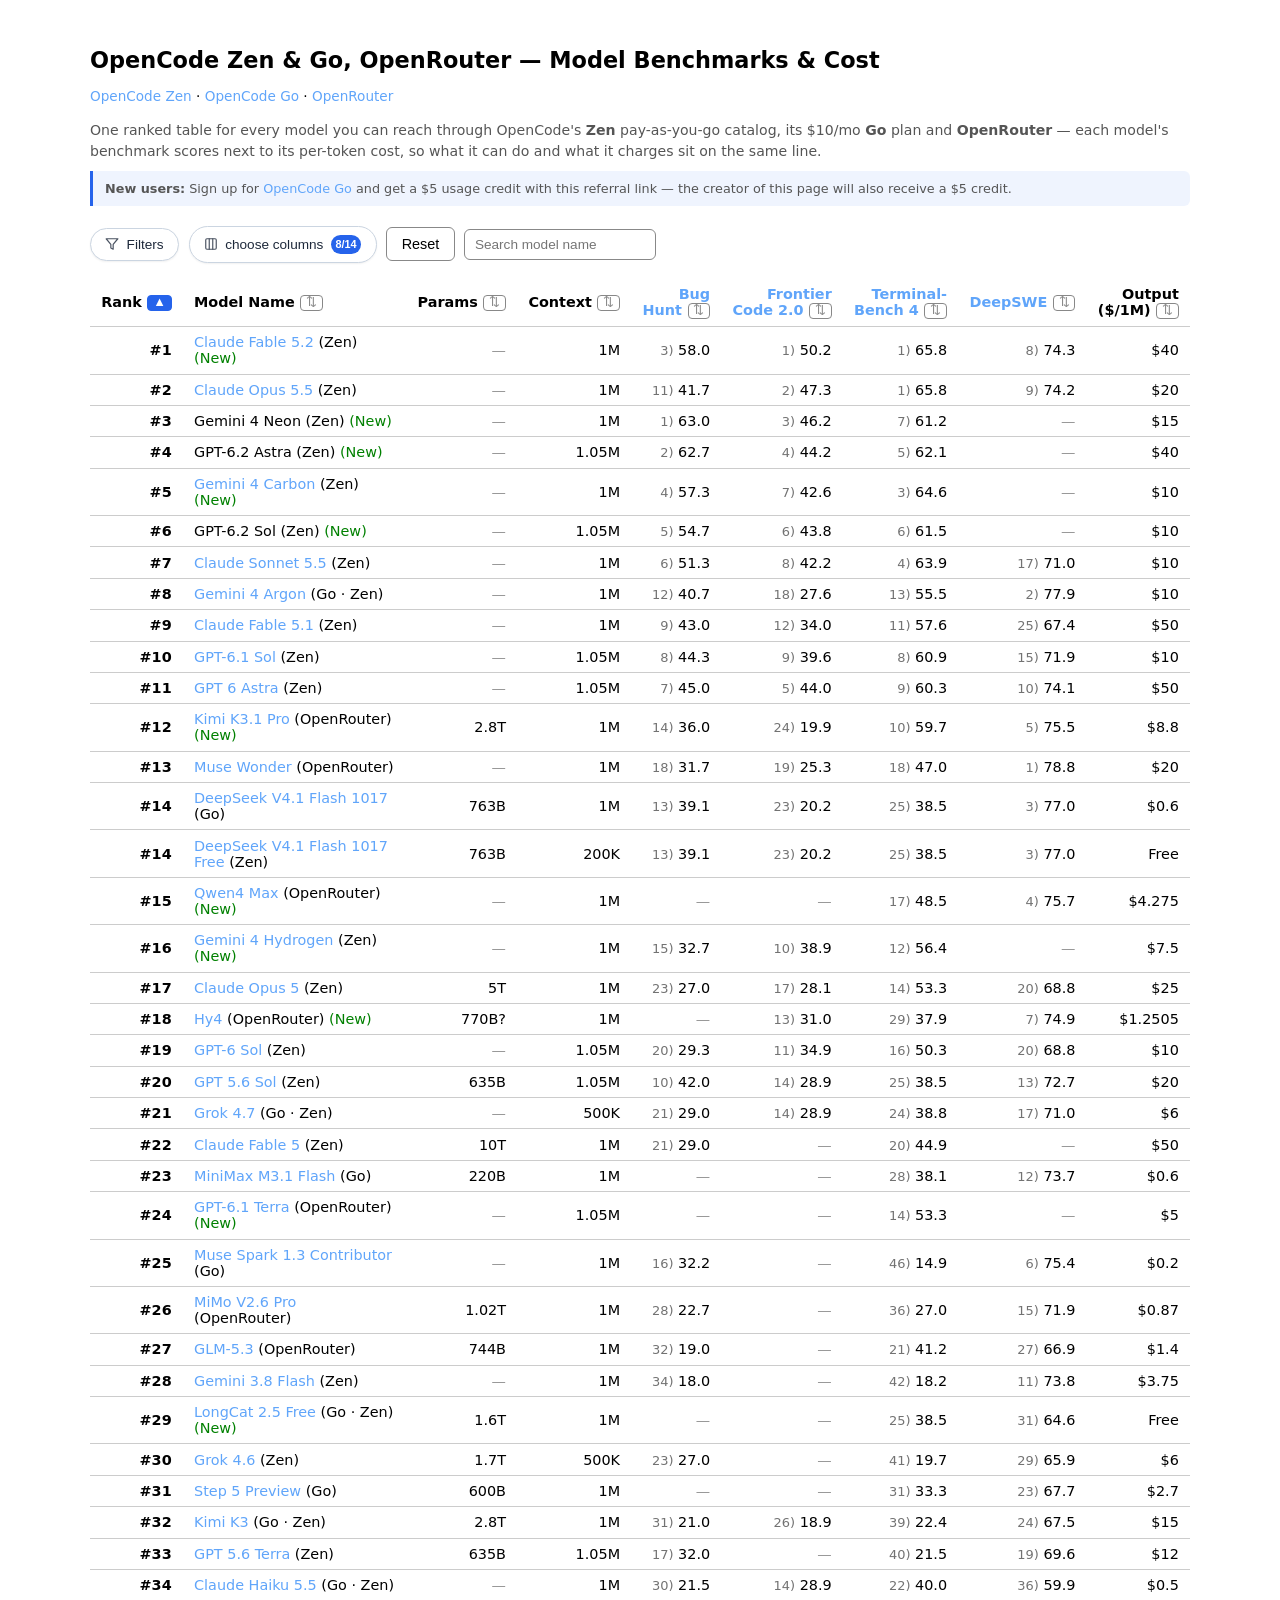
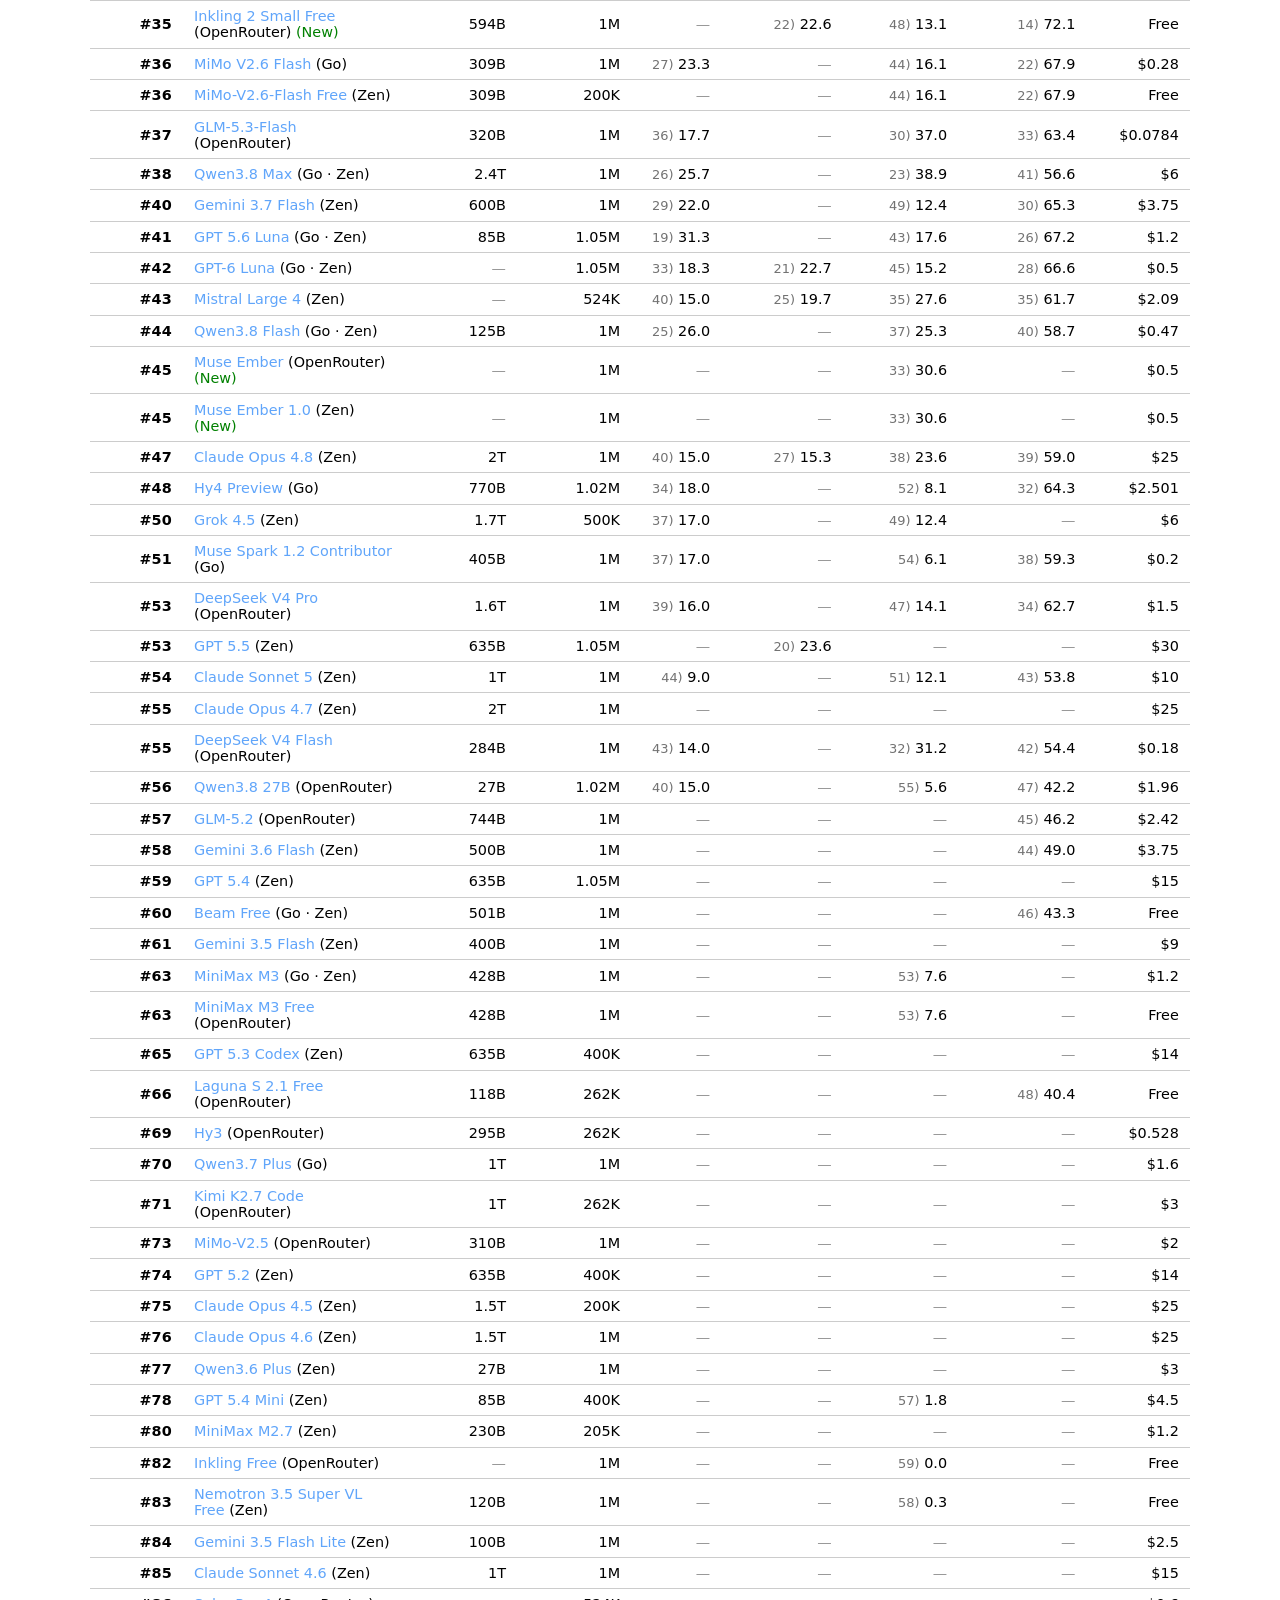
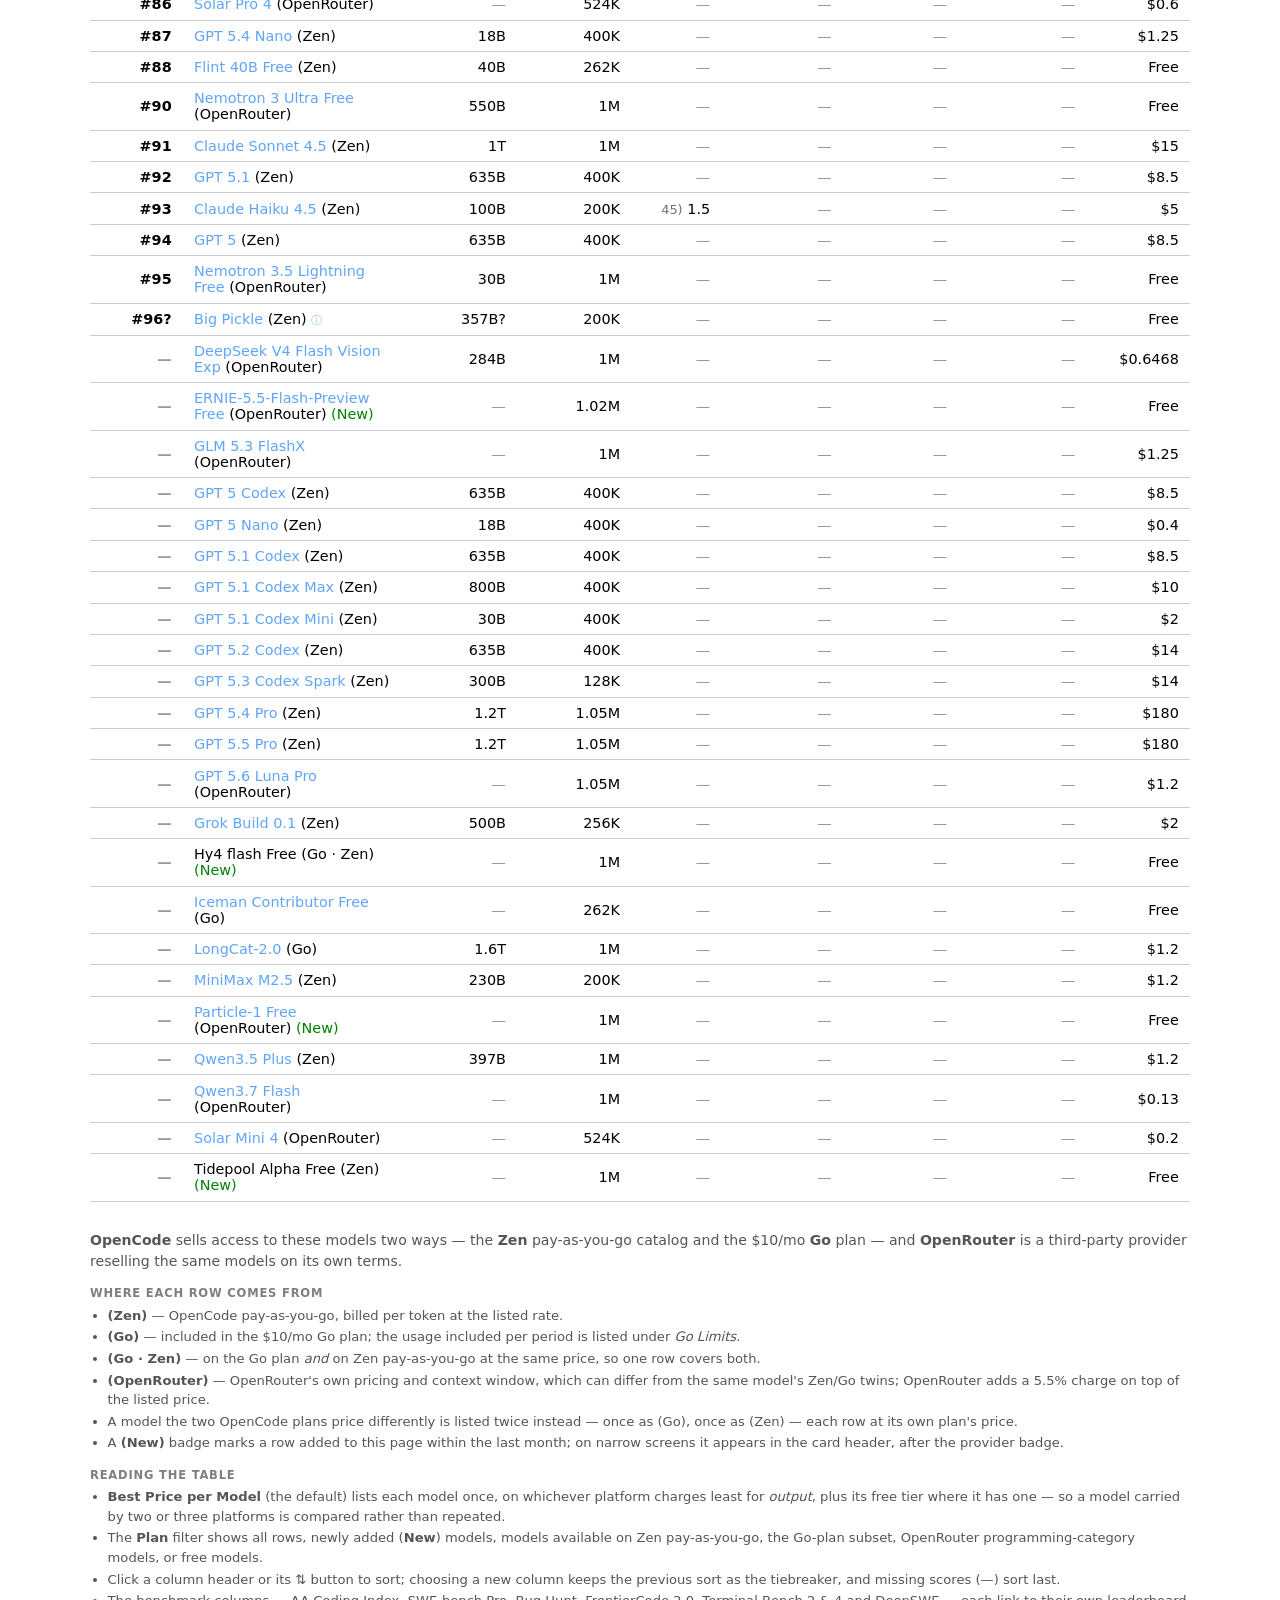
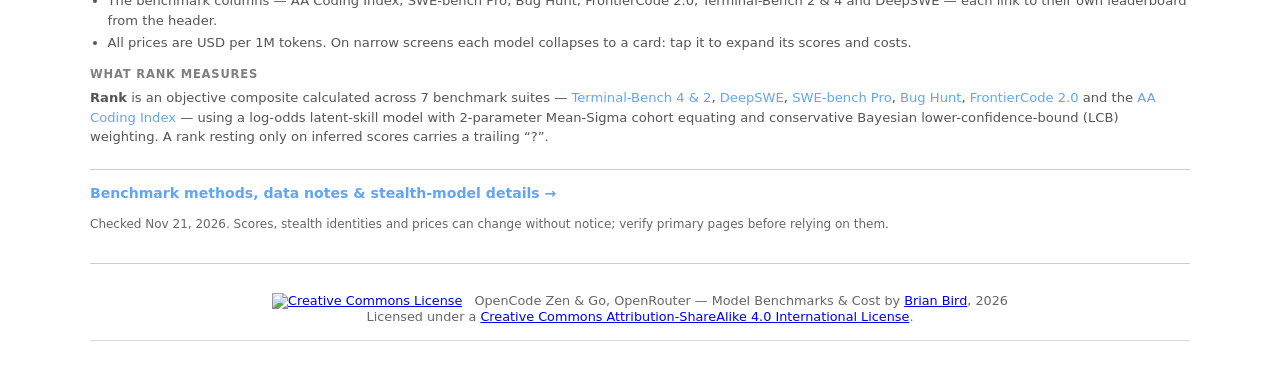
==== docs/index.html @ 6de8dbd7 "chore: update Zen model data (daily)" ====
<!DOCTYPE html>
<!-- Created by Brian Bird, 9/1/26, using OpenCode -->
<html lang="en">
<head>
<meta charset="UTF-8">
<meta name="viewport" content="width=device-width, initial-scale=1.0">
<title>OpenCode Zen & Go, OpenRouter — Model Benchmarks & Cost</title>
<style>
  :root {
    color-scheme: light dark;
  }
  body {
    font-family: system-ui, -apple-system, "Segoe UI", Roboto, sans-serif;
    margin: 0;
    padding: 2rem;
    max-width: 1100px;
    margin-inline: auto;
  }
  h1 { font-size: 1.4rem; }
  .subtitle { color: #666; font-size: 0.85rem; margin-bottom: 1.25rem; }
  .toplinks { font-size: 0.85rem; margin: 0 0 1rem 0; }
  .toplinks a { color: #60a5fa; text-decoration: none; }
  .toplinks a:hover { text-decoration: underline; }
  .toplinks a:visited { color: #93c5fd; }
  .subtitle a { color: #60a5fa; text-decoration: none; }
  .subtitle a:hover { text-decoration: underline; }
  .subtitle a:visited { color: #93c5fd; }
  /* Intro: a one-line lead, then short bulleted "how to read this" lists rated
     a notch below the table so the eye lands on the data first. */
  .intro { color: #555; font-size: 0.82rem; line-height: 1.5; margin: 0 0 1.25rem; }
  .intro .subtitle { color: inherit; font-size: 0.88rem; margin: 0 0 0.4rem; }
  .intro h2 {
    font-size: 0.72rem; font-weight: 700; text-transform: uppercase; letter-spacing: 0.07em;
    opacity: 0.75; margin: 0.85rem 0 0.2rem;
  }
  .intro ul { margin: 0; padding-left: 1.1rem; }
  .intro li { margin: 0.12rem 0; }
  .intro p { margin: 0.3rem 0; }
  .intro a { color: #60a5fa; text-decoration: none; }
  .intro a:hover { text-decoration: underline; }
  .intro a:visited { color: #93c5fd; }
  /* Referral line, boxed so it reads as an aside rather than body copy */
  .intro .signup {
    margin: 0.55rem 0 0; padding: 0.5rem 0.75rem;
    font-size: 0.8rem; background: rgba(37,99,235,0.07);
    border-left: 3px solid #2563eb; border-radius: 0 6px 6px 0;
  }
  /* The how-to-read guide sits under the table, clear of its last row */
  #reading-guide { margin-top: 1.75rem; }
  /* Pointer to the notes page, at the foot of the table */
  .notes-link {
    margin: 1.4rem 0 0; padding-top: 0.9rem;
    border-top: 1px solid #ccc; font-size: 0.88rem;
  }
  .notes-link a { font-weight: 600; color: #60a5fa; text-decoration: none; }
  .notes-link a:hover { text-decoration: underline; }
  .notes-link a:visited { color: #93c5fd; }
  @media (prefers-color-scheme: dark) {
    .intro { color: #a3b1c6; }
    .intro .signup { background: rgba(96,165,250,0.12); border-left-color: #60a5fa; }
    .notes-link { border-top-color: #334155; }
  }
  .toolbar { margin-bottom: 1rem; }
  .toolbar-row { display: flex; gap: 0.75rem; flex-wrap: wrap; align-items: center; }
  .toolbar-row + .toolbar-row { margin-top: 0.6rem; }
  .toolbar-filters, .toolbar-filters label { align-items: flex-end; }
  button {
    padding: 0.5rem 0.9rem;
    border: 1px solid #888;
    border-radius: 6px;
    background: transparent;
    cursor: pointer;
    font-size: 0.9rem;
  }
  button.active { background: #2563eb; color: #fff; border-color: #2563eb; }
  .toolbar label { font-size: 0.85rem; display: flex; align-items: center; gap: 0.35rem; }
  .toolbar input,
  .toolbar select {
    padding: 0.45rem 0.6rem;
    border: 1px solid #888;
    border-radius: 6px;
    background: transparent;
    font-size: 0.85rem;
    color: inherit;
  }
  .toolbar input { width: 3.5rem; }
  .toolbar label.avail-check input[type="checkbox"] { width: auto; }
  .toolbar select { width: auto; }
  /* Native option lists (esp. Chrome on Windows) don't inherit the transparent
     select's backdrop, so give options explicit colors or they render
     light-on-white in dark mode. */
  .toolbar select option { background-color: #fff; color: #1e293b; }
  @media (prefers-color-scheme: dark) {
    .toolbar select { background-color: #0f172a; }
    .toolbar select option { background-color: #0f172a; color: #e2e8f0; }
  }
  #mobileSort { display: none; }
  /* Name search: matching rows are tinted (works in light and dark) */
  .toolbar input#nameSearch { width: 12rem; max-width: 100%; }
  #searchStatus { font-size: 0.8rem; opacity: 0.75; }
  tbody tr.search-hit, tbody tr.search-hit:hover { background: rgba(250,204,21,0.30); box-shadow: inset 3px 0 0 #eab308; }
  table { border-collapse: separate; border-spacing: 0; width: 100%; font-size: 0.9rem; }
  th, td { padding: 0.45rem 0.7rem; text-align: right; border-bottom: 1px solid #ccc; }
  th { cursor: pointer; user-select: none; white-space: nowrap; }
  thead th { position: sticky; top: 0; background: #fff; background: Canvas; z-index: 2; }
  th a { color: #60a5fa; text-decoration: none; }
  th a:hover { text-decoration: underline; }
  th a:visited { color: #93c5fd; }
  th[data-key="name"], td[data-label="Model"] { text-align: left; }
  th[data-key="rank"], td[data-label="Rank"] { text-align: right; font-weight: 600; width: 3.5rem; }
  tbody tr:hover { background: rgba(128,128,128,0.12); }
  .num { font-variant-numeric: tabular-nums; }
  /* Per-benchmark rank before a score ("1) 92.4"): dimmed, right-aligned in a fixed
     slot so the scores below one another stay aligned */
  .bench-rank { display: inline-block; min-width: 2.4em; text-align: right; opacity: 0.55; font-size: 0.9em; }
  td.num { white-space: nowrap; }
  .na { color: #999; }
  .new-badge { color: green; }
  .sortbtn {
    margin-left: 0.35rem;
    padding: 0.05rem 0.3rem;
    border: 1px solid #888;
    border-radius: 4px;
    background: transparent;
    cursor: pointer;
    font-size: 0.8rem;
    line-height: 1;
    color: inherit;
    vertical-align: middle;
  }
  .sortbtn:hover { background: rgba(128,128,128,0.12); }
  .sortbtn .arrow { opacity: 0.45; }
  .sortbtn.active .arrow { opacity: 1; }
  .sortbtn.secondary { background: #e2e8f0; border-color: #cbd5e1; color: #334155; }
  .sortbtn.secondary .arrow { opacity: 1; }
  @media (prefers-color-scheme: dark) {
    .sortbtn.secondary { background: #334155; border-color: #475569; color: #e2e8f0; }
  }
  /* Card expand toggle: only rendered/visible in the narrow-screen card layout */
  .card-toggle { display: none; }
  /* Collapsed-card header price: only rendered/visible in the card layout */
  .card-price { display: none; }
  .footer { color: #666; font-size: 0.75rem; margin-top: 1rem; }
  td a { color: #60a5fa; text-decoration: none; }
  td a:hover { text-decoration: underline; }
  td a:visited { color: #93c5fd; }
  /* .notes prose moved to notes.html, which carries those styles in notes.css */

  /* Popover toolbar */
  .toolbar-actions { gap: 0.6rem; }
  .popover-wrap { position: relative; }
  .popover-btn {
    display: inline-flex; align-items: center; gap: 0.45rem;
    padding: 0.5rem 0.9rem;
    border: 1px solid #cbd5e1;
    border-radius: 999px;
    background: #fff;
    color: #1e293b;
    font-size: 0.85rem; font-weight: 500;
    box-shadow: 0 1px 2px rgba(0,0,0,0.06);
    transition: all 0.15s ease;
  }
  .popover-btn:hover { border-color:#94a3b8; box-shadow:0 2px 8px rgba(0,0,0,0.08); transform: translateY(-1px); }
  .popover-btn[aria-expanded="true"] { background:#1e293b; color:#fff; border-color:#1e293b; box-shadow:0 4px 12px rgba(30,41,59,0.25); }
  @media (prefers-color-scheme: dark) {
    .popover-btn { background:#1e293b; color:#e2e8f0; border-color:#334155; }
    .popover-btn:hover { border-color:#475569; background:#0f172a; }
    .popover-btn[aria-expanded="true"] { background:#f8fafc; color:#0f172a; border-color:#f8fafc; }
  }
  .popover-btn svg { width:14px; height:14px; flex-shrink:0; opacity:0.8; }
  .popover-btn[aria-expanded="true"] svg { opacity:1; }
  .count-badge {
    display:inline-flex; align-items:center; justify-content:center;
    min-width:1.15rem; height:1.15rem; padding:0 0.3rem;
    border-radius:999px; font-size:0.68rem; font-weight:700;
    background:#2563eb; color:#fff; line-height:1;
  }
  .count-badge:empty, .count-badge[hidden] { display:none !important; }
  .popover-backdrop {
    position:fixed; inset:0; background:rgba(15,23,42,0.18); backdrop-filter:blur(2px);
    z-index:20; display:none;
  }
  .popover-backdrop.open { display:block; }
  .popover {
    position:absolute; top:calc(100% + 10px); left:0;
    min-width:340px; max-width:min(420px, 92vw);
    background: Canvas; background-color:#fff;
    border:1px solid #e2e8f0; border-radius:16px;
    box-shadow:0 16px 40px -12px rgba(0,0,0,0.18), 0 4px 16px rgba(0,0,0,0.08);
    padding:0; z-index:21; display:none;
    overflow:hidden;
    animation: popIn 0.18s cubic-bezier(0.16,1,0.3,1);
  }
  @media (prefers-color-scheme: dark) {
    .popover { background:#0f172a; border-color:#1e293b; box-shadow:0 16px 40px -12px rgba(0,0,0,0.5), 0 4px 16px rgba(0,0,0,0.3); }
  }
  .popover.open { display:block; }
  @keyframes popIn { from { opacity:0; transform:translateY(6px) scale(0.98); } to { opacity:1; transform:translateY(0) scale(1); } }
  .popover-header { display:flex; align-items:center; justify-content:space-between; padding:0.9rem 1rem 0.7rem; border-bottom:1px solid #f1f5f9; }
  @media (prefers-color-scheme: dark) { .popover-header { border-color:#1e293b; } }
  .popover-title { font-size:0.9rem; font-weight:600; letter-spacing:-0.01em; display:flex; align-items:center; gap:0.45rem; }
  .popover-title svg { width:16px; height:16px; opacity:0.7; }
  .popover-close { width:28px; height:28px; display:grid; place-items:center; border:none; background:#f1f5f9; border-radius:999px; font-size:1rem; cursor:pointer; color:#475569; line-height:1; }
  .popover-close:hover { background:#e2e8f0; color:#1e293b; }
  @media (prefers-color-scheme: dark) { .popover-close { background:#1e293b; color:#94a3b8; } .popover-close:hover { background:#334155; color:#f1f5f9; } }
  .popover-body { padding:1rem; max-height:min(62vh, 520px); overflow:auto; }
  .filter-grid { display:grid; grid-template-columns:1fr 1fr; gap:0.85rem; }
  .filter-grid label { flex-direction:column; align-items:stretch !important; gap:0.3rem !important; font-size:0.78rem !important; font-weight:500; color:#475569; }
  @media (prefers-color-scheme: dark) { .filter-grid label { color:#94a3b8; } }
  .filter-grid label span { font-size:0.73rem; line-height:1.1; }
  .filter-grid input, .filter-grid select { width:48% !important; max-width:7rem; }
  .filter-section { margin-bottom:1rem; }
  .filter-section:last-child { margin-bottom:0; }
  .filter-section-title { font-size:0.72rem; font-weight:600; text-transform:uppercase; letter-spacing:0.06em; color:#94a3b8; margin:0 0 0.6rem 0; }
  .popover-footer { display:flex; justify-content:space-between; align-items:center; gap:0.6rem; padding:0.75rem 1rem; background:#f8fafc; border-top:1px solid #f1f5f9; }
  @media (prefers-color-scheme: dark) { .popover-footer { background:#0b1220; border-color:#1e293b; } }
  .popover-footer button { font-size:0.82rem; padding:0.45rem 0.75rem; }
  .btn-ghost { background:transparent; border-color:transparent; color:#475569; }
  .btn-ghost:hover { background:#f1f5f9; border-color:#e2e8f0; }
  @media (prefers-color-scheme: dark) { .btn-ghost { color:#94a3b8; } .btn-ghost:hover { background:#1e293b; border-color:#334155; color:#e2e8f0; } }
  .btn-primary { background:#2563eb; color:#fff; border-color:#2563eb; }
  .btn-primary:hover { background:#1d4ed8; border-color:#1d4ed8; }
  .columns-list { display:flex; flex-direction:column; gap:0.45rem; }
  .col-item { display:flex; align-items:center; gap:0.7rem; padding:0.55rem 0.65rem; border:1px solid #f1f5f9; border-radius:10px; background:#f8fafc; transition:all 0.12s; cursor:pointer; user-select:none; }
  .col-item:hover { border-color:#cbd5e1; background:#fff; box-shadow:0 1px 4px rgba(0,0,0,0.06); }
  .col-item:has(input:checked) { background:#eff6ff; border-color:#bfdbfe; }
  @media (prefers-color-scheme: dark) {
    .col-item { background:#0f172a; border-color:#1e293b; }
    .col-item:hover { background:#1e293b; border-color:#334155; }
    .col-item:has(input:checked) { background:#1e3a5f; border-color:#1d4ed8; }
  }
  .col-item input[type="checkbox"] { width:16px !important; height:16px; accent-color:#2563eb; cursor:pointer; }
  .col-item label { flex:1; cursor:pointer; font-size:0.84rem !important; font-weight:500; color:#334155; display:flex; align-items:center; justify-content:space-between; }
  @media (prefers-color-scheme: dark) { .col-item label { color:#e2e8f0; } }
  .col-item small { font-size:0.7rem; color:#94a3b8; font-weight:400; }
  @media (max-width: 900px) {
    body { padding: 1.25rem 1rem; }
    th, td { padding: 0.35rem 0.3rem; }
    table { font-size: 0.85rem; }
    .sortbtn { padding: 0.05rem 0.2rem; }
  }
  @media (max-width: 760px) {
    body { padding: 1rem 0.75rem; }
    h1 { font-size: 1.15rem; }
    .subtitle { font-size: 0.8rem; }
    .toplinks { font-size: 0.8rem; }
    .toolbar-row { gap: 0.5rem; }
    .toolbar input { width: 3rem; }
    #mobileSort { display: flex; }
    /* Tile value line "1) 92.4": rank sits snug against the score, no fixed slot */
    .bench-rank { display: inline; min-width: 0; text-align: left; }
    table, tbody { display: block; }
    thead { display: none; }
    table { font-size: 0.85rem; }
    /* Card = header row (rank + model, full width) over a 3-column grid of label/value tiles */
    tbody tr { display: grid; grid-template-columns: repeat(3, minmax(0, 1fr)); column-gap: 0.75rem; row-gap: 0.5rem; border: 1px solid #bbb; border-radius: 10px; margin-bottom: 0.7rem; padding: 0.45rem 0.6rem; }
    tbody tr:hover { background: rgba(128,128,128,0.06); }
    td { grid-column: 1 / -1; display: block; border-bottom: none; text-align: left; padding: 0.2rem 0.1rem; }
    /* Detail tile: small dimmed label above the value, three tiles per line */
    td[data-label] { grid-column: auto; display: flex; flex-direction: column; align-items: flex-start; gap: 0.1rem; text-align: left; width: auto; min-width: 0; font-variant-numeric: tabular-nums; font-size: 0.95rem; }
    td[data-label]::before { content: attr(data-label); font-size: 0.72rem; font-weight: 600; opacity: 0.65; line-height: 1.2; overflow-wrap: anywhere; }
    /* Card header line: rank + model name/badges + expand chevron */
    /* Rank and Model share the full-width header row; the model name is indented
       past a fixed rank gutter so the 3 detail columns below stay equal width */
    td[data-label="Rank"] { grid-column: 1 / -1; grid-row: 1; display: block; width: 2.6rem; font-size: inherit; text-align: left; align-self: center; padding-right: 0; }
    td[data-label="Rank"]::before { content: none; }
    td[data-label="Model"] { grid-column: 1 / -1; grid-row: 1; display: flex; flex-direction: row; align-items: center; justify-content: space-between; gap: 0.5rem; text-align: left; font-size: inherit; font-weight: 600; cursor: pointer; }
    td[data-label="Rank"] + td[data-label="Model"] { padding-left: 2.6rem; }
    td[data-label="Model"]::before { content: none; }
    td[data-label="Model"] .card-head { flex: 1 1 auto; min-width: 0; }
    td[data-label="Model"] .card-toggle {
      display: inline-flex; align-items: center; justify-content: center; flex: 0 0 auto;
      width: 1.6rem; height: 1.6rem; padding: 0;
      border: 1px solid #bbb; border-radius: 999px;
      background: transparent; color: inherit; font: inherit; font-size: 0.7rem; line-height: 1; cursor: pointer;
    }
    td[data-label="Model"] .card-toggle:hover { background: rgba(128,128,128,0.15); }
    /* Output price, right-justified in the header, just left of the chevron */
    td[data-label="Model"] .card-price {
      display: inline-block; flex: 0 0 auto; margin-left: auto; padding-left: 0.5rem;
      text-align: right; font-weight: 600; white-space: nowrap;
      font-variant-numeric: tabular-nums; opacity: 0.85;
    }
    /* Expanded cards already list the Output row, so drop the header copy */
    tbody tr.expanded td[data-label="Model"] .card-price { display: none; }
    tbody tr.expanded td[data-label="Model"] { border-bottom: 1px solid #ccc; padding-bottom: 0.35rem; margin-bottom: 0.15rem; }
    tbody tr.expanded td[data-label="Rank"] { padding-bottom: 0.35rem; margin-bottom: 0.15rem; }
    /* Collapsed card: rank + model name + platform badge only; tap the header to expand */
    tbody tr:not(.expanded) td:not([data-label="Model"]):not([data-label="Rank"]) { display: none; }
    tbody tr:not(.expanded) td[data-label="Model"], tbody tr:not(.expanded) td[data-label="Rank"] { border-bottom: none; padding-bottom: 0; }
  }
</style>
</head>
<body>
  <h1>OpenCode Zen &amp; Go, OpenRouter — Model Benchmarks &amp; Cost</h1>
  <p class="toplinks"><a href="https://opencode.ai/zen" target="_blank" rel="noopener noreferrer">OpenCode Zen</a> · <a href="https://opencode.ai/docs/go" target="_blank" rel="noopener noreferrer">OpenCode Go</a> · <a href="https://openrouter.ai/models?categories=programming" target="_blank" rel="noopener noreferrer">OpenRouter</a></p>
  <div class="intro">
    <p class="subtitle">One ranked table for every model you can reach through OpenCode's <strong>Zen</strong> pay-as-you-go catalog, its $10/mo <strong>Go</strong> plan and <strong>OpenRouter</strong> — each model's benchmark scores next to its per-token cost, so what it can do and what it charges sit on the same line.</p>
    <p class="signup"><strong>New users:</strong> Sign up for <a href="https://opencode.ai/go?ref=QKDZ8C7R68" target="_blank" rel="noopener noreferrer">OpenCode Go</a> and get a $5 usage credit with this referral link — the creator of this page will also receive a $5 credit.</p>
  </div>

  <div class="toolbar">
    <div class="toolbar-row toolbar-actions">
      <div class="popover-wrap" id="filterWrap">
        <button type="button" class="popover-btn" id="filterBtn" aria-haspopup="dialog" aria-expanded="false" aria-controls="filterPopover">
          <svg viewBox="0 0 24 24" fill="none" stroke="currentColor" stroke-width="2" stroke-linecap="round" stroke-linejoin="round" aria-hidden="true"><polygon points="22 3 2 3 10 12.46 10 19 14 21 14 12.46 22 3"></polygon></svg>
          Filters
          <span class="count-badge" id="filterBadge" hidden>0</span>
        </button>
        <div class="popover" id="filterPopover" role="dialog" aria-label="Filters" aria-modal="true">
          <div class="popover-header">
            <span class="popover-title"><svg viewBox="0 0 24 24" fill="none" stroke="currentColor" stroke-width="2" aria-hidden="true"><polygon points="22 3 2 3 10 12.46 10 19 14 21 14 12.46 22 3"></polygon></svg> Filters</span>
            <button type="button" class="popover-close" id="filterClose" aria-label="Close filters">&times;</button>
          </div>
          <div class="popover-body">
            <div class="filter-section">
              <p class="filter-section-title">Plan &amp; Availability</p>
              <div style="display:flex; flex-direction:column; gap:0.65rem;">
                <label style="flex-direction:row; justify-content:space-between;">Plan <select id="planFilter"><option value="best" selected title="One row per model: the cheapest by output price, plus its free tier where it has one">Best Price per Model</option><option value="all">All Models</option><option value="new">New Models</option><option value="zen">Zen Models</option><option value="go">Go Plan Models</option><option value="openrouter">OpenRouter Models</option><option value="free">Free Models</option></select></label>
                <label class="avail-check" title="Show models marked (N.A.) — no longer selectable in OpenCode's model picker" style="flex-direction:row !important; align-items:center !important;"><input type="checkbox" id="deprecatedFilter"> Show deprecated models</label>
              </div>
            </div>
            <div class="filter-section">
              <p class="filter-section-title">Benchmarks</p>
              <div class="filter-grid">
                <label><span>Min AA<br>index</span> <input id="filterMinAA" type="number" min="0" max="100" step="0.1" placeholder="e.g. 60"></label>
                <label><span>Min SWE-bench<br>Pro</span> <input id="filterMinSWE" type="number" min="0" max="100" step="0.1" placeholder="e.g. 55"></label>
                <label><span>Min Bug<br>Hunt</span> <input id="filterMinBugHunt" type="number" min="0" max="105" step="0.1" placeholder="e.g. 25"></label>
                <label><span>Min Frontier<br>Code 2.0</span> <input id="filterMinFrontierCode" type="number" min="0" max="100" step="0.1" placeholder="e.g. 30"></label>
                <label><span>Min Terminal-<br>Bench 2</span> <input id="filterMinTerminal2" type="number" min="0" max="100" step="0.1" placeholder="e.g. 75"></label>
                <label><span>Min Terminal-<br>Bench 4</span> <input id="filterMinTerminal4" type="number" min="0" max="100" step="0.1" placeholder="e.g. 50"></label>
                <label><span>Min DeepSWE</span> <input id="filterMinDeepSwe" type="number" min="0" max="100" step="0.1" placeholder="e.g. 55"></label>
              </div>
            </div>
            <div class="filter-section">
              <p class="filter-section-title">Cost (USD per 1M tokens)</p>
              <div class="filter-grid">
                <label><span>Max input<br>($/1M)</span> <input id="filterMaxInput" type="number" min="0" step="0.01" placeholder="e.g. 2"></label>
                <label><span>Max cached<br>($/1M)</span> <input id="filterMaxCached" type="number" min="0" step="0.01" placeholder="e.g. 0.5"></label>
                <label><span>Max output<br>($/1M)</span> <input id="filterMaxOutput" type="number" min="0" step="0.01" placeholder="e.g. 2"></label>
                <label><span>Min Go usage<br>($)</span> <input id="filterMinGoUsage" type="number" min="0" step="1" placeholder="e.g. 30"></label>
              </div>
            </div>
          </div>
          <div class="popover-footer">
            <button type="button" class="btn-ghost" id="filterClear">Clear filters</button>
            <button type="button" class="btn-primary" id="filterDone">Done</button>
          </div>
        </div>
      </div>

      <div class="popover-wrap" id="colsWrap">
        <button type="button" class="popover-btn" id="colsBtn" aria-haspopup="dialog" aria-expanded="false" aria-controls="colsPopover" title="choose columns">
          <svg viewBox="0 0 24 24" fill="none" stroke="currentColor" stroke-width="2" stroke-linecap="round" stroke-linejoin="round" aria-hidden="true"><rect x="3" y="3" width="18" height="18" rx="2"></rect><line x1="9" y1="3" x2="9" y2="21"></line><line x1="15" y1="3" x2="15" y2="21"></line></svg>
          choose columns
          <span class="count-badge" id="colsBadge">8/14</span>
        </button>
        <div class="popover" id="colsPopover" role="dialog" aria-label="Columns" aria-modal="true">
          <div class="popover-header">
            <span class="popover-title"><svg viewBox="0 0 24 24" fill="none" stroke="currentColor" stroke-width="2" aria-hidden="true"><rect x="3" y="3" width="18" height="18" rx="2"></rect><line x1="9" y1="3" x2="9" y2="21"></line><line x1="15" y1="3" x2="15" y2="21"></line></svg> Columns</span>
            <button type="button" class="popover-close" id="colsClose" aria-label="Close columns">&times;</button>
          </div>
          <div class="popover-body">
            <div class="columns-list" id="columnsList">
              <!-- populated by JS from COLUMNS -->
            </div>
            <p style="font-size:0.72rem; color:#94a3b8; margin:0.6rem 0 0; line-height:1.3;">Tip: AA Coding Index, SWE-bench Pro, Terminal-Bench 2, Input, Cached Read, and Go Limits are hidden by default. Toggle any column — all columns are configurable.</p>
          </div>
          <div class="popover-footer">
            <button type="button" class="btn-ghost" id="colsShowAll">Show all</button>
            <button type="button" class="btn-ghost" id="colsHideAll">Hide all</button>
            <button type="button" class="btn-primary" id="colsDone">Done</button>
          </div>
        </div>
      </div>

      <label id="mobileSort">Sort
        <select id="sortSelect">
          <option value="name">Model Name</option>
          <option value="rank">Combined Rank</option>
          <option value="params">Params</option>
          <option value="context">Context</option>
          <option value="codingIndex">AA index</option>
          <option value="swePro">SWE-bench Pro</option>
          <option value="bugHunt">Bug Hunt</option>
          <option value="frontierCode2">FrontierCode 2.0</option>
          <option value="terminalBench2">Terminal-Bench 2</option>
          <option value="terminalBench4">Terminal-Bench 4</option>
          <option value="deepSwe">DeepSWE</option>
          <option value="inputCost">Input price</option>
          <option value="cachedReadCost">Cached Read price</option>
          <option value="outputCost">Output price</option>
          <option value="goUsage">Go Limits</option>
        </select>
      </label>
      <button id="reset">Reset</button>
      <input type="search" id="nameSearch" placeholder="Search model name" aria-label="Search models by name" autocomplete="off" spellcheck="false">
      <span id="searchStatus" role="status" aria-live="polite"></span>
    </div>
  </div>
  <div class="popover-backdrop" id="popoverBackdrop" hidden></div>

  <table>
    <thead>
      <tr id="theadRow">
        <th data-key="rank" title="Composite coding benchmark rank across all 7 benchmark suites via log-odds latent skill with 2-parameter Mean-Sigma equating and conservative Bayesian LCB">Rank</th>
        <th data-key="name">Model Name</th>
        <th data-key="params">Params</th>
        <th data-key="context">Context</th>
        <th data-key="codingIndex" style="display:none;"><a href="https://artificialanalysis.ai/leaderboards/models" target="_blank" rel="noopener noreferrer">AA Coding<br>Index</a></th>
        <th data-key="swePro" title="SWE-bench Pro (Scale AI) — % resolved on contamination-resistant long-horizon coding tasks" style="display:none;"><a href="https://labs.scale.com/leaderboard/swe_bench_pro_public" target="_blank" rel="noopener noreferrer">SWE-bench<br>Pro</a></th>
        <th data-key="bugHunt" title="Bug Hunt Bench (Product Compass) — planted bugs found and fixed out of 105 in two production TypeScript repos, graded blind"><a href="https://bughunt.productcompass.pm/" target="_blank" rel="noopener noreferrer">Bug<br>Hunt</a></th>
        <th data-key="frontierCode2" title="FrontierCode 2.0 (Cognition) — mergeability score: would the maintainer merge this PR? weighted rubric of correctness, tests, scope, style and repo standards, %"><a href="https://cognition.com/frontiercode" target="_blank" rel="noopener noreferrer">Frontier<br>Code 2.0</a></th>
        <th data-key="terminalBench2" title="Terminal-Bench 2 (Laude Institute) — agentic terminal &amp; CLI coding tasks, % (v2.1 preferred, else v2.0)" style="display:none;"><a href="https://www.tbench.ai/" target="_blank" rel="noopener noreferrer">Terminal-<br>Bench 2</a></th>
        <th data-key="terminalBench4" title="Terminal-Bench 4 (Laude Institute) — hard uncontaminated agentic terminal coding tasks, % (v4.1 preferred, else v4.0)"><a href="https://www.tbench.ai/" target="_blank" rel="noopener noreferrer">Terminal-<br>Bench 4</a></th>
        <th data-key="deepSwe" title="DeepSWE (Datacurve) — contamination-free long-horizon repo tasks, pass@1 %"><a href="https://deepswe.datacurve.ai/" target="_blank" rel="noopener noreferrer">DeepSWE</a></th>
        <th data-key="inputCost" title="Input tokens — USD per 1M tokens" style="display:none;">Input<br>($/1M)</th>
        <th data-key="cachedReadCost" title="Cached input tokens — USD per 1M tokens (cache read)" style="display:none;">Cached Read<br>($/1M)</th>
        <th data-key="outputCost">Output<br>($/1M)</th>
        <th data-key="goUsage" title="Go plan usage limit — USD included per period" style="display:none;"><a href="https://opencode.ai/docs/go/#usage-limits" target="_blank" rel="noopener noreferrer">Go Limits<br>($)</a></th>
      </tr>
    </thead>
    <tbody id="tbody"></tbody>
  </table>

  <div class="intro" id="reading-guide">
    <p class="subtitle"><strong>OpenCode</strong> sells access to these models two ways — the <strong>Zen</strong> pay-as-you-go catalog and the $10/mo <strong>Go</strong> plan — and <strong>OpenRouter</strong> is a third-party provider reselling the same models on its own terms.</p>

    <h2>Where each row comes from</h2>
    <ul>
      <li><strong>(Zen)</strong> — OpenCode pay-as-you-go, billed per token at the listed rate.</li>
      <li><strong>(Go)</strong> — included in the $10/mo Go plan; the usage included per period is listed under <em>Go Limits</em>.</li>
      <li><strong>(Go · Zen)</strong> — on the Go plan <em>and</em> on Zen pay-as-you-go at the same price, so one row covers both.</li>
      <li><strong>(OpenRouter)</strong> — OpenRouter's own pricing and context window, which can differ from the same model's Zen/Go twins; OpenRouter adds a 5.5% charge on top of the listed price.</li>
      <li>A model the two OpenCode plans price differently is listed twice instead — once as (Go), once as (Zen) — each row at its own plan's price.</li>
      <li>A <strong>(New)</strong> badge marks a row added to this page within the last month; on narrow screens it appears in the card header, after the provider badge.</li>
    </ul>

    <h2>Reading the table</h2>
    <ul>
      <li><strong>Best Price per Model</strong> (the default) lists each model once, on whichever platform charges least for <em>output</em>, plus its free tier where it has one — so a model carried by two or three platforms is compared rather than repeated.</li>
      <li>The <strong>Plan</strong> filter shows all rows, newly added (<strong>New</strong>) models, models available on Zen pay-as-you-go, the Go-plan subset, OpenRouter programming-category models, or free models.</li>
      <li>Click a column header or its ⇅ button to sort; choosing a new column keeps the previous sort as the tiebreaker, and missing scores (—) sort last.</li>
      <li>The benchmark columns — AA Coding Index, SWE-bench Pro, Bug Hunt, FrontierCode 2.0, Terminal-Bench 2 &amp; 4 and DeepSWE — each link to their own leaderboard from the header.</li>
      <li>All prices are USD per 1M tokens. On narrow screens each model collapses to a card: tap it to expand its scores and costs.</li>
    </ul>

    <h2>What Rank measures</h2>
    <p><strong>Rank</strong> is an objective composite calculated across 7 benchmark suites — <a href="https://www.tbench.ai/" target="_blank" rel="noopener noreferrer">Terminal-Bench 4 &amp; 2</a>, <a href="https://deepswe.datacurve.ai/" target="_blank" rel="noopener noreferrer">DeepSWE</a>, <a href="https://labs.scale.com/leaderboard/swe_bench_pro_public" target="_blank" rel="noopener noreferrer">SWE-bench Pro</a>, <a href="https://bughunt.productcompass.pm/" target="_blank" rel="noopener noreferrer">Bug Hunt</a>, <a href="https://cognition.com/frontiercode" target="_blank" rel="noopener noreferrer">FrontierCode 2.0</a> and the <a href="https://artificialanalysis.ai/leaderboards/models" target="_blank" rel="noopener noreferrer">AA Coding Index</a> — using a log-odds latent-skill model with 2-parameter Mean-Sigma cohort equating and conservative Bayesian lower-confidence-bound (LCB) weighting. A rank resting only on inferred scores carries a trailing “?”.</p>
  </div>

  <p class="notes-link"><a href="notes.html">Benchmark methods, data notes &amp; stealth-model details&nbsp;&rarr;</a></p>

  <p class="footer">Checked Nov 21, 2026. Scores, stealth identities and prices can change without notice; verify primary pages before relying on them.</p>

 <footer style="margin-top:2rem; padding-top:1rem; border-top:1px solid #ccc; font-size:0.8rem; color:#666; text-align:center;">
   <p><a href="https://creativecommons.org/licenses/by-sa/4.0/" target="_blank" rel="noopener noreferrer"><img src="https://i.creativecommons.org/l/by-sa/4.0/88x31.png" referrerpolicy="no-referrer" alt="Creative Commons License" style="vertical-align:middle; margin-right:0.5rem; border:0;"></a> <span>OpenCode Zen &amp; Go, OpenRouter — Model Benchmarks &amp; Cost</span> by <a href="https://profbird.dev" target="_blank" rel="noopener noreferrer">Brian Bird</a>, 2026<br>Licensed under a <a href="https://creativecommons.org/licenses/by-sa/4.0/" target="_blank" rel="noopener noreferrer">Creative Commons Attribution-ShareAlike 4.0 International License</a>.</p>
   <hr style="border:none; border-top:1px solid #ddd; margin:1rem 0;">
 </footer>

<script>
const DATA_URL = 'models.json';

// Benchmark methods, data notes and the stealth-model write-ups live on their own
// page (notes.html). models.json files stealth models under a "#...-note" anchor
// in hfUrl, which has to cross to that page rather than stay in this document.
const NOTES_PAGE = 'notes.html';
function notesHref(href) {
  return (typeof href === 'string' && href.charAt(0) === '#') ? NOTES_PAGE + href : href;
}

let models = [];
let sortKey = 'rank';
let sortDir = 1;
let secondarySort = null; // { key, dir } — previous primary, used as tiebreaker

/* ── Column definitions (all selectable) ── */
const COLUMNS = [
  { key: 'rank',            label: 'Combined Rank',     shortLabel: 'Rank',             hint: 'composite',     defaultDir:  1, defaultVisible: true },
  { key: 'name',            label: 'Model Name',         shortLabel: 'Model Name',       hint: 'model name',    defaultDir:  1, defaultVisible: true },
  { key: 'params',          label: 'Params',             shortLabel: 'Params',           hint: 'parameters',    defaultDir: -1, defaultVisible: true },
  { key: 'context',         label: 'Context',            shortLabel: 'Context',          hint: 'context window', defaultDir: -1, defaultVisible: true },
  { key: 'codingIndex',     label: 'AA Coding Index',    shortLabel: 'AA index',         hint: 'AA index',      defaultDir: -1, defaultVisible: false },
  { key: 'swePro',          label: 'SWE-bench Pro',      shortLabel: 'SWE-bench Pro',    hint: 'Scale AI',      defaultDir: -1, defaultVisible: false },
  { key: 'bugHunt',         label: 'Bug Hunt',           shortLabel: 'Bug Hunt',         hint: 'Product Compass', defaultDir: -1, defaultVisible: true },
  { key: 'frontierCode2',   label: 'FrontierCode 2.0',   shortLabel: 'FrontierCode 2.0', hint: 'Cognition',     defaultDir: -1, defaultVisible: true },
  { key: 'terminalBench2',  label: 'Terminal-Bench 2',   shortLabel: 'Terminal-Bench 2', hint: 'Laude v2',      defaultDir: -1, defaultVisible: false },
  { key: 'terminalBench4',  label: 'Terminal-Bench 4',   shortLabel: 'Terminal-Bench 4', hint: 'Laude v4',      defaultDir: -1, defaultVisible: true },
  { key: 'deepSwe',         label: 'DeepSWE',            shortLabel: 'DeepSWE',          hint: 'Datacurve',     defaultDir: -1, defaultVisible: true },
  { key: 'inputCost',       label: 'Input ($/1M)',       shortLabel: 'Input',            hint: 'input tokens',  defaultDir:  1, defaultVisible: false },
  { key: 'cachedReadCost',  label: 'Cached Read ($/1M)', shortLabel: 'Cached Read',      hint: 'cached read',   defaultDir:  1, defaultVisible: false },
  { key: 'outputCost',      label: 'Output ($/1M)',      shortLabel: 'Output',           hint: 'output tokens', defaultDir:  1, defaultVisible: true },
  { key: 'goUsage',         label: 'Go Limits ($)',      shortLabel: 'Go Limits',        hint: 'Go limits',     defaultDir: -1, defaultVisible: false },
];
const FILTER_INPUT_IDS = [
  'filterMinAA', 'filterMinSWE', 'filterMinBugHunt', 'filterMinFrontierCode', 'filterMinTerminal2', 'filterMinTerminal4', 'filterMinDeepSwe',
  'filterMaxInput', 'filterMaxCached', 'filterMaxOutput', 'filterMinGoUsage'
];
const colVisibility = {};
COLUMNS.forEach(c => colVisibility[c.key] = c.defaultVisible);

const tbody = document.getElementById('tbody');

// Rows expanded in the narrow-screen card layout, keyed by model name + plan so
// the state survives re-renders (sorting, filtering, column toggles).
const expandedCards = new Set();
function cardKey(m) { return m.name + '|' + (m.plan || ''); }

function setCardExpanded(tr, open) {
  const key = tr.dataset.cardKey;
  tr.classList.toggle('expanded', open);
  if (key) {
    if (open) expandedCards.add(key); else expandedCards.delete(key);
  }
  const btn = tr.querySelector('.card-toggle');
  if (btn) {
    btn.textContent = open ? '▾' : '▸';
    btn.setAttribute('aria-expanded', open ? 'true' : 'false');
    btn.title = open ? 'Hide details' : 'Show details';
    const label = btn.getAttribute('aria-label') || '';
    btn.setAttribute('aria-label', label.replace(/^(Show|Hide)/, open ? 'Hide' : 'Show'));
  }
}

// Narrow-screen cards: tap the model header (or its chevron) to expand rank,
// benchmarks and cost. Links inside the header keep their normal behaviour.
const narrowQuery = window.matchMedia('(max-width: 760px)');
tbody.addEventListener('click', e => {
  if (!narrowQuery.matches) return;
  const head = e.target.closest('td[data-label="Model"]');
  if (!head || !tbody.contains(head)) return;
  if (e.target.closest('a')) return;
  const tr = head.closest('tr');
  if (tr) setCardExpanded(tr, !tr.classList.contains('expanded'));
});

// Rank cell. A trailing "?" (e.g. "89?") marks a rank computed only from
// identity-inferred benchmark scores; it renders verbatim and sorts numerically.
function fmtRank(v) {
  if (v === null || v === undefined) return '<span class="na">—</span>';
  const s = String(v);
  if (s.endsWith('?')) {
    return `<span title="Inferred — this rank rests only on unconfirmed (?) benchmark scores">#${escapeHtml(s)}</span>`;
  }
  return '#' + escapeHtml(s);
}

function fmtCost(v) {
  if (v === null || v === undefined) return '<span class="na">—</span>';
  if (v === 0) return 'Free';
  return '$' + v.toLocaleString(undefined, { maximumFractionDigits: 4 });
}

function fmtScore(v) {
  if (v === null || v === undefined) return '<span class="na">—</span>';
  if (typeof v === 'number') return v.toFixed(1);
  return escapeHtml(String(v));
}

// Benchmark cell: the row's rank on that suite (benchRanks, computed by
// update_zen_prices.py over canonical models) before the score, e.g. "1) 92.4".
// Rank and score share one span so a card tile (a column flexbox) keeps them on
// one line.
function fmtBench(m, field) {
  const v = m[field];
  const r = m.benchRanks ? m.benchRanks[field] : null;
  if (v === null || v === undefined || r === null || r === undefined) return fmtScore(v);
  const rs = String(r);
  const tip = rs.endsWith('?')
    ? 'Inferred rank on this benchmark: the score is unconfirmed (?)'
    : `Rank ${rs} on this benchmark`;
  return `<span class="bench-val"><span class="bench-rank" title="${tip}">${escapeHtml(rs)})</span> ${fmtScore(v)}</span>`;
}

// Numeric value of a score/params cell; tolerates a trailing "?" (uncertain values).
function benchNum(v) {
  if (v === null || v === undefined) return null;
  if (typeof v === 'number') return v;
  const n = parseFloat(String(v));
  return isNaN(n) ? null : n;
}

function fmtParams(v) {
  return v === null || v === undefined ? '<span class="na">—</span>' : escapeHtml(v);
}

// Human date for the New badge tooltip ("Sep 2, 2026" style).
function fmtAdded(iso) {
  const d = new Date(iso + 'T00:00:00');
  if (isNaN(d)) return iso;
  return d.toLocaleDateString('en-US', {month:'short', day:'numeric', year:'numeric'});
}

// True while addedOn is under one calendar month old (New badge window).
function isNewModel(addedOn) {
  if (!addedOn) return false;
  const added = new Date(addedOn + 'T00:00:00');
  if (isNaN(added)) return false;
  const cutoff = new Date(added.getFullYear(), added.getMonth() + 1, 1);
  const lastDay = new Date(cutoff.getFullYear(), cutoff.getMonth() + 1, 0).getDate();
  cutoff.setDate(Math.min(added.getDate(), lastDay));
  return new Date() < cutoff;
}

/* ── Popover helpers ── */
const backdrop = document.getElementById('popoverBackdrop');
let lastPopoverTrigger = null;
function openPopover(id) {
  document.querySelectorAll('.popover.open').forEach(p => p.classList.remove('open'));
  document.querySelectorAll('.popover-btn[aria-expanded="true"]').forEach(b => b.setAttribute('aria-expanded','false'));
  const pop = document.getElementById(id);
  const btn = document.querySelector(`[aria-controls="${id}"]`) || document.getElementById(id === 'filterPopover' ? 'filterBtn' : 'colsBtn');
  lastPopoverTrigger = btn || null;
  if (pop) pop.classList.add('open');
  if (btn) btn.setAttribute('aria-expanded','true');
  if (backdrop) { backdrop.hidden = false; requestAnimationFrame(() => backdrop.classList.add('open')); }
  if (pop) {
    const firstFocusable = pop.querySelector('select, input, button');
    requestAnimationFrame(() => firstFocusable?.focus());
  }
}
function closePopovers(restoreFocus = false) {
  const wasOpen = !!document.querySelector('.popover.open');
  document.querySelectorAll('.popover.open').forEach(p => p.classList.remove('open'));
  document.querySelectorAll('.popover-btn[aria-expanded="true"]').forEach(b => b.setAttribute('aria-expanded','false'));
  if (backdrop) { backdrop.classList.remove('open'); setTimeout(() => { if (!document.querySelector('.popover.open')) backdrop.hidden = true; }, 180); }
  if (restoreFocus && wasOpen && lastPopoverTrigger) {
    lastPopoverTrigger.focus();
  }
  lastPopoverTrigger = null;
}
function togglePopover(id) {
  const pop = document.getElementById(id);
  if (pop && pop.classList.contains('open')) closePopovers(true);
  else openPopover(id);
}

/* ── Column visibility ── */
function renderColumnsList() {
  const list = document.getElementById('columnsList');
  if (!list) return;
  const selectable = COLUMNS.filter(c => c.key !== 'name');
  list.innerHTML = selectable.map(c => `
    <label class="col-item" data-col="${c.key}">
      <input type="checkbox" data-col="${c.key}" ${colVisibility[c.key] ? 'checked' : ''}>
      <span style="flex:1; display:flex; align-items:center; justify-content:space-between; gap:0.5rem;">
        <span>${c.label}</span>
        <small>${c.hint}</small>
      </span>
    </label>
  `).join('');
  list.querySelectorAll('input[data-col]').forEach(cb => {
    cb.addEventListener('change', () => {
      colVisibility[cb.dataset.col] = cb.checked;
      applyColumnVisibility();
      updateColsBadge();
      render();
    });
  });
}
function applyColumnVisibility() {
  COLUMNS.forEach(c => {
    const th = document.querySelector(`th[data-key="${c.key}"]`);
    if (th) th.style.display = colVisibility[c.key] ? '' : 'none';
  });
  // also hide sort buttons for hidden cols (they are inside th, so hidden with th)
}
function updateColsBadge() {
  const selectable = COLUMNS.filter(c => c.key !== 'name');
  const visible = selectable.filter(c => colVisibility[c.key]).length;
  const badge = document.getElementById('colsBadge');
  if (badge) badge.textContent = `${visible}/${selectable.length}`;
}
function updateFilterBadge() {
  const { plan, showDeprecated, maxOut, maxIn, maxCached, minGoUsage, minAA, minSWE, minBugHunt, minFrontierCode, minTerminal2, minTerminal4, minDeepSwe } = getFilters();
  let n = 0;
  if (plan !== 'best') n++;  // 'best' is the default view, so it is not a filter

  if (showDeprecated) n++;
  if (minAA !== null) n++;
  if (minSWE !== null) n++;
  if (minBugHunt !== null) n++;
  if (minFrontierCode !== null) n++;
  if (minTerminal2 !== null) n++;
  if (minTerminal4 !== null) n++;
  if (minDeepSwe !== null) n++;
  if (maxOut !== null) n++;
  if (maxIn !== null) n++;
  if (maxCached !== null) n++;
  if (minGoUsage !== null) n++;
  const badge = document.getElementById('filterBadge');
  if (badge) { badge.textContent = n; badge.hidden = n === 0; }
}

function getFilters() {
  const planEl = document.getElementById('planFilter');
  const deprEl = document.getElementById('deprecatedFilter');
  const maxOutEl = document.getElementById('filterMaxOutput');
  const maxInEl = document.getElementById('filterMaxInput');
  const maxCachedEl = document.getElementById('filterMaxCached');
  const minGoUsageEl = document.getElementById('filterMinGoUsage');
  const minAAEl = document.getElementById('filterMinAA');
  const minSWEEl = document.getElementById('filterMinSWE');
  const minBugHuntEl = document.getElementById('filterMinBugHunt');
  const minFrontierCodeEl = document.getElementById('filterMinFrontierCode');
  const minTerminal2El = document.getElementById('filterMinTerminal2');
  const minTerminal4El = document.getElementById('filterMinTerminal4');
  const minDeepSweEl = document.getElementById('filterMinDeepSwe');
  const maxOut = maxOutEl && maxOutEl.value !== '' ? parseFloat(maxOutEl.value) : null;
  const maxIn = maxInEl && maxInEl.value !== '' ? parseFloat(maxInEl.value) : null;
  const maxCached = maxCachedEl && maxCachedEl.value !== '' ? parseFloat(maxCachedEl.value) : null;
  const minGoUsage = minGoUsageEl && minGoUsageEl.value !== '' ? parseFloat(minGoUsageEl.value) : null;
  const minAA = minAAEl && minAAEl.value !== '' ? parseFloat(minAAEl.value) : null;
  const minSWE = minSWEEl && minSWEEl.value !== '' ? parseFloat(minSWEEl.value) : null;
  const minBugHunt = minBugHuntEl && minBugHuntEl.value !== '' ? parseFloat(minBugHuntEl.value) : null;
  const minFrontierCode = minFrontierCodeEl && minFrontierCodeEl.value !== '' ? parseFloat(minFrontierCodeEl.value) : null;
  const minTerminal2 = minTerminal2El && minTerminal2El.value !== '' ? parseFloat(minTerminal2El.value) : null;
  const minTerminal4 = minTerminal4El && minTerminal4El.value !== '' ? parseFloat(minTerminal4El.value) : null;
  const minDeepSwe = minDeepSweEl && minDeepSweEl.value !== '' ? parseFloat(minDeepSweEl.value) : null;
  return {
    plan: planEl ? planEl.value : 'all',
    showDeprecated: deprEl ? deprEl.checked : false,
    maxOut: Number.isFinite(maxOut) ? maxOut : null,
    maxIn: Number.isFinite(maxIn) ? maxIn : null,
    maxCached: Number.isFinite(maxCached) ? maxCached : null,
    minGoUsage: Number.isFinite(minGoUsage) ? minGoUsage : null,
    minAA: Number.isFinite(minAA) ? minAA : null,
    minSWE: Number.isFinite(minSWE) ? minSWE : null,
    minBugHunt: Number.isFinite(minBugHunt) ? minBugHunt : null,
    minFrontierCode: Number.isFinite(minFrontierCode) ? minFrontierCode : null,
    minTerminal2: Number.isFinite(minTerminal2) ? minTerminal2 : null,
    minTerminal4: Number.isFinite(minTerminal4) ? minTerminal4 : null,
    minDeepSwe: Number.isFinite(minDeepSwe) ? minDeepSwe : null
  };
}

/* ── "Best Price per Model" grouping ───────────────────────────────────────
   Rows for one model are grouped by a canonical name: the Free / Contributor
   suffix and a trailing 4-digit build label are dropped, mirroring
   canonical_id() in update_zen_prices.py so this grouping matches the Rank
   column's own notion of one model. The page cannot see that script's
   BENCH_INHERIT_FROM aliases, so a free variant listed under a different name
   (Ox Alpha Free = GLM-5.3-Flash) stays its own group.

   "Cheapest" is lowest OUTPUT price, then input, then cached read. Output leads
   because it dominates agentic coding cost and it is the cost column the table
   shows by default; it also avoids keeping a row that is cheapest on input
   alone (DeepSeek V4 Pro 0813 at $0.111 in / $4.44 out). Equal prices break to
   the larger context, which is what separates two $0 rows of the same model. */
function canonicalModel(name) {
  return (name || '')
    .replace(/\s+(Contributor\s+Free|Contributor|Free)$/i, '')
    .replace(/\s+\d{4}$/, '')
    .toLowerCase().replace(/[^a-z0-9]/g, '');
}

function isFreeRow(m) { return m.inputCost === 0 && m.outputCost === 0; }

function ctxTokens(ctx) {
  const m = /^([\d.]+)\s*([KMB]?)/i.exec(ctx || '');
  if (!m) return 0;
  const mult = { K: 1e3, M: 1e6, B: 1e9 }[(m[2] || '').toUpperCase()] || 1;
  return parseFloat(m[1]) * mult;
}

function cheaper(a, b) {
  const num = v => (v === null || v === undefined) ? Infinity : v;
  for (const f of ['outputCost', 'inputCost', 'cachedReadCost']) {
    const d = num(a[f]) - num(b[f]);
    if (d !== 0) return d < 0 ? a : b;
  }
  return ctxTokens(b.context) > ctxTokens(a.context) ? b : a;
}

function collapseToBestPrice(rows) {
  const groups = new Map();
  for (const m of rows) {
    const k = canonicalModel(m.name);
    if (!groups.has(k)) groups.set(k, []);
    groups.get(k).push(m);
  }
  const out = [];
  for (const rowsOfModel of groups.values()) {
    const free = rowsOfModel.filter(isFreeRow);
    const paid = rowsOfModel.filter(m => !isFreeRow(m));
    if (paid.length) out.push(paid.reduce(cheaper));
    if (free.length) out.push(free.reduce(cheaper));
  }
  return out;
}

// Name search: case-insensitive partial match; also ignores spaces/punctuation
// so "glm 5.3" finds "GLM-5.3". Searches every model, not just the rows on show.
let searchTerm = '';
let searchScrollPending = false;
const squish = s => String(s).toLowerCase().replace(/[^a-z0-9.]+/g, '');
function nameMatches(m) {
  if (!searchTerm) return false;
  const n = String(m.name).toLowerCase();
  const t = searchTerm.toLowerCase();
  return n.includes(t) || squish(n).includes(squish(t));
}
function updateSearchStatus(shown) {
  const el = document.getElementById('searchStatus');
  if (!searchTerm) { el.textContent = ''; return; }
  const total = models.filter(nameMatches).length;
  const hidden = total - shown;
  el.textContent = total === 0 ? 'No matching models'
    : `${shown} highlighted` + (hidden > 0 ? ` · ${hidden} more hidden by filters` : '');
}
function scrollToFirstHit() {
  if (!searchScrollPending) return;
  searchScrollPending = false;
  const row = document.querySelector('tbody tr.search-hit');
  if (row) row.scrollIntoView({ behavior: 'smooth', block: 'center' });
}

function render() {
  updateFilterBadge();
  applyColumnVisibility();
  const { plan, showDeprecated, maxOut, maxIn, maxCached, minGoUsage, minAA, minSWE, minBugHunt, minFrontierCode, minTerminal2, minTerminal4, minDeepSwe } = getFilters();
  const filtered = models.filter(m => {
    if (plan === 'go' && m.plan !== 'go') return false;
    if (plan === 'zen' && !(m.plan === 'zen' || m.alsoOnZen)) return false;
    if (plan === 'openrouter' && m.plan !== 'openrouter') return false;
    if (plan === 'new' && !isNewModel(m.addedOn)) return false;  // same window as the green (New) badge
    if (plan === 'free' && !(m.inputCost === 0 && m.outputCost === 0)) return false;  // $0 input + output
    if (!showDeprecated && m.na) return false;  // deprecated (N.A.) hidden unless opted in
    if (maxOut !== null) {
      if (m.outputCost === null || m.outputCost === undefined) return false;
      if (m.outputCost > maxOut) return false;
    }
    if (maxIn !== null) {
      if (m.inputCost === null || m.inputCost === undefined) return false;
      if (m.inputCost > maxIn) return false;
    }
    if (maxCached !== null) {
      if (m.cachedReadCost === null || m.cachedReadCost === undefined) return false;
      if (m.cachedReadCost > maxCached) return false;
    }
    if (minGoUsage !== null) {
      if (m.goUsage === null || m.goUsage === undefined) return false;
      if (m.goUsage < minGoUsage) return false;
    }
    if (minAA !== null) {
      const v = benchNum(m.codingIndex);
      if (v === null || v < minAA) return false;
    }
    if (minSWE !== null) {
      const v = benchNum(m.swePro);
      if (v === null || v < minSWE) return false;
    }
    if (minBugHunt !== null) {
      const v = benchNum(m.bugHunt);
      if (v === null || v < minBugHunt) return false;
    }
    if (minFrontierCode !== null) {
      const v = benchNum(m.frontierCode2);
      if (v === null || v < minFrontierCode) return false;
    }
    if (minTerminal2 !== null) {
      const v = benchNum(m.terminalBench2);
      if (v === null || v < minTerminal2) return false;
    }
    if (minTerminal4 !== null) {
      const v = benchNum(m.terminalBench4);
      if (v === null || v < minTerminal4) return false;
    }
    if (minDeepSwe !== null) {
      const v = benchNum(m.deepSwe);
      if (v === null || v < minDeepSwe) return false;
    }
    return true;
  });
  // "Best Price per Model" runs AFTER the other filters, so the row it keeps is
  // the cheapest of what is actually on show — otherwise a hidden (N.A.) or
  // filtered-out row could win and take the whole model off the page with it.
  const shown = plan === 'best' ? collapseToBestPrice(filtered) : filtered;
  const sorted = [...shown].sort((a, b) => {
    const r = cmpKey(sortKey, a, b);
    if (r !== 0) {
      if (sortMissing(sortKey, a) || sortMissing(sortKey, b)) return r; // missing always last
      return r * sortDir;
    }
    if (secondarySort) {
      const r2 = cmpKey(secondarySort.key, a, b);
      if (r2 !== 0) {
        if (sortMissing(secondarySort.key, a) || sortMissing(secondarySort.key, b)) return r2;
        return r2 * secondarySort.dir;
      }
    }
    return 0;
  });
  const visibleCount = COLUMNS.filter(c => colVisibility[c.key]).length;
  if (!sorted.length) {
    tbody.innerHTML = `<tr><td colspan="${visibleCount}" class="na">No models match filters.</td></tr>`;
    updateSearchStatus(0);
    return;
  }
  tbody.innerHTML = sorted.map(m => {
    const key = cardKey(m);
    const isOpen = expandedCards.has(key);
    const zenBadge = m.plan === 'zen' ? ' (Zen)' : '';
    const goBadge = m.plan === 'go' ? (m.alsoOnZen ? ' (Go · Zen)' : ' (Go)') : '';
    const orBadge = m.plan === 'openrouter' ? ' (OpenRouter)' : '';
    const naBadge = m.na ? ' (N.A.)' : '';
    const newBadge = isNewModel(m.addedOn) ? ` <span class="new-badge" title="Added ${fmtAdded(m.addedOn)}">(New)</span>` : '';
    const nameHref = escapeHtml(notesHref(m.hfUrl));
    const linkTarget = (m.hfUrl && m.hfUrl.startsWith('#')) ? '' : ' target="_blank" rel="noopener noreferrer"';
    const nameHtml = (m.hfUrl
      ? `<a href="${nameHref}"${linkTarget}>${escapeHtml(m.name)}</a>`
      : escapeHtml(m.name)) + zenBadge + goBadge + orBadge + naBadge + newBadge;
    const stealthAnchor = /^(big pickle)/i.test(m.name) ? '#big-pickle-note' : (/^(omen alpha)/i.test(m.name) ? '#omen-alpha-note' : null);
    const noteLink = stealthAnchor ? ` <a href="${notesHref(stealthAnchor)}" title="Stealth-model note — on the notes page" style="font-size:0.75em;opacity:0.65;text-decoration:none">ⓘ</a>` : '';
    // Output price echoed in the card header (narrow layout only, via CSS); hidden
    // when the Output column is switched off, like the column's own cell.
    const cardPrice = colVisibility.outputCost
      ? `<span class="card-price" title="Output price per 1M tokens">${fmtCost(m.outputCost)}</span>`
      : '';
    const cells = [];
    if (colVisibility.rank)            cells.push(`<td class="num rank" data-label="Rank">${fmtRank(m.rank)}</td>`);
    if (colVisibility.name)            cells.push(`<td data-label="Model"><span class="card-head">${nameHtml}${noteLink}</span>${cardPrice}<button type="button" class="card-toggle" aria-expanded="${isOpen ? 'true' : 'false'}" aria-label="${isOpen ? 'Hide' : 'Show'} details for ${escapeHtml(m.name)}" title="${isOpen ? 'Hide' : 'Show'} details">${isOpen ? '▾' : '▸'}</button></td>`);
    if (colVisibility.params)          cells.push(`<td data-label="Params">${fmtParams(m.params)}</td>`);
    if (colVisibility.context)         cells.push(`<td data-label="Context">${escapeHtml(m.context)}</td>`);
    if (colVisibility.codingIndex)     cells.push(`<td class="num" data-label="AA Coding Index">${fmtBench(m, 'codingIndex')}</td>`);
    if (colVisibility.swePro)          cells.push(`<td class="num" data-label="SWE-bench Pro">${fmtBench(m, 'swePro')}</td>`);
    if (colVisibility.bugHunt)         cells.push(`<td class="num" data-label="Bug Hunt">${fmtBench(m, 'bugHunt')}</td>`);
    if (colVisibility.frontierCode2)   cells.push(`<td class="num" data-label="FrontierCode 2.0">${fmtBench(m, 'frontierCode2')}</td>`);
    if (colVisibility.terminalBench2)  cells.push(`<td class="num" data-label="Terminal-Bench 2">${fmtBench(m, 'terminalBench2')}</td>`);
    if (colVisibility.terminalBench4)  cells.push(`<td class="num" data-label="Terminal-Bench 4">${fmtBench(m, 'terminalBench4')}</td>`);
    if (colVisibility.deepSwe)         cells.push(`<td class="num" data-label="DeepSWE">${fmtBench(m, 'deepSwe')}</td>`);
    if (colVisibility.inputCost)       cells.push(`<td class="num" data-label="Input ($/1M)">${fmtCost(m.inputCost)}</td>`);
    if (colVisibility.cachedReadCost)  cells.push(`<td class="num" data-label="Cached Read ($/1M)">${fmtCost(m.cachedReadCost)}</td>`);
    if (colVisibility.outputCost)      cells.push(`<td class="num" data-label="Output ($/1M)">${fmtCost(m.outputCost)}</td>`);
    if (colVisibility.goUsage)         cells.push(`<td class="num" data-label="Go Limits ($)">${fmtCost(m.goUsage)}</td>`);
    const cls = [isOpen ? 'expanded' : '', nameMatches(m) ? 'search-hit' : ''].filter(Boolean).join(' ');
    return `<tr data-card-key="${escapeHtml(key)}"${cls ? ` class="${cls}"` : ''}>${cells.join('')}</tr>`;
  }).join('');
  updateSearchStatus(sorted.filter(nameMatches).length);
  scrollToFirstHit();
}

function contextSize(ctx) {
  const s = String(ctx).trim().replace(/\?+$/, '');
  const num = parseFloat(s);
  if (s.endsWith('K')) return num * 1000;
  if (s.endsWith('M')) return num * 1000000;
  return num;
}

function paramSize(v) {
  if (v === null || v === undefined) return -1;
  const s = String(v).trim().replace(/\?+$/, '');
  const num = parseFloat(s);
  if (isNaN(num)) return -1;
  if (s.endsWith('T')) return num * 1e12;
  if (s.endsWith('B')) return num * 1e9;
  if (s.endsWith('M')) return num * 1e6;
  if (s.endsWith('K')) return num * 1e3;
  return num;
}

function escapeHtml(str) {
  return String(str).replace(/[&<>"']/g, c => ({
    '&': '&amp;', '<': '&lt;', '>': '&gt;', '"': '&quot;', "'": '&#39;'
  }[c]));
}

// Direction-neutral comparison for a sort key (-1/0/1, missing values sort last).
function cmpKey(key, a, b) {
  const va = a[key], vb = b[key];
  if (key === 'name') {
    const r = String(va).localeCompare(String(vb));
    return r === 0 ? 0 : (r < 0 ? -1 : 1);
  }
  let fa, fb;
  if (key === 'context') {
    fa = contextSize(va); fb = contextSize(vb);
    if (!Number.isFinite(fa)) fa = null;
    if (!Number.isFinite(fb)) fb = null;
  } else if (key === 'params') {
    fa = paramSize(va); fb = paramSize(vb);
    if (fa < 0) fa = null;
    if (fb < 0) fb = null;
  } else {
    fa = benchNum(va); fb = benchNum(vb);
  }
  if (fa === null && fb === null) return 0;
  if (fa === null) return 1;
  if (fb === null) return -1;
  return fa < fb ? -1 : fa > fb ? 1 : 0;
}

// True when a row's value counts as missing for sort direction purposes
// (missing values always stay last, regardless of sort direction).
function sortMissing(key, row) {
  const v = row[key];
  if (v === null || v === undefined) return true;
  if (key === 'name') return false;
  if (key === 'params') return paramSize(v) < 0;
  if (key === 'context') return !Number.isFinite(contextSize(v));
  return benchNum(v) === null;
}

function defaultSortDir(key) {
  const col = COLUMNS.find(c => c.key === key);
  return col ? col.defaultDir : 1;
}

function setSort(key, dir) {
  if (sortKey === key) {
    sortDir = dir === undefined ? -sortDir : dir;
  } else {
    secondarySort = { key: sortKey, dir: sortDir }; // previous primary becomes tiebreaker
    sortKey = key;
    sortDir = dir === undefined ? defaultSortDir(key) : dir;
  }
  const ss = document.getElementById('sortSelect');
  if (ss && ss.value !== key) ss.value = key;
  render();
  updateArrows();
}

function updateArrows() {
  document.querySelectorAll('th[data-key]').forEach(th => {
    const key = th.getAttribute('data-key');
    const active = key === sortKey;
    const secondary = !active && secondarySort && key === secondarySort.key;
    th.setAttribute('aria-sort', active ? (sortDir > 0 ? 'ascending' : 'descending') : 'none');
    if (th.style.display === 'none') return;
    const btn = th.querySelector('.arrow');
    if (!btn) return;
    const col = COLUMNS.find(c => c.key === key);
    const label = col ? col.shortLabel : key;
    btn.textContent = active ? (sortDir > 0 ? '▲' : '▼') : secondary ? (secondarySort.dir > 0 ? '▲' : '▼') : '⇅';
    const sortbtn = th.querySelector('.sortbtn');
    sortbtn?.classList.toggle('active', active);
    sortbtn?.classList.toggle('secondary', !!secondary);
    sortbtn?.setAttribute('title', active ? 'Sorted by ' + label : secondary ? 'Secondary sort by ' + label : 'Sort by ' + label);
  });
}

// ── Popover wiring ──
document.getElementById('filterBtn')?.addEventListener('click', (e) => { e.stopPropagation(); togglePopover('filterPopover'); });
document.getElementById('colsBtn')?.addEventListener('click', (e) => { e.stopPropagation(); togglePopover('colsPopover'); });
document.getElementById('filterClose')?.addEventListener('click', () => closePopovers(true));
document.getElementById('colsClose')?.addEventListener('click', () => closePopovers(true));
document.getElementById('filterDone')?.addEventListener('click', () => closePopovers(true));
document.getElementById('colsDone')?.addEventListener('click', () => closePopovers(true));
document.getElementById('filterClear')?.addEventListener('click', () => {
  document.getElementById('planFilter').value = 'best';
  document.getElementById('deprecatedFilter').checked = false;  // restore default
  FILTER_INPUT_IDS.forEach(id => {
    const el = document.getElementById(id);
    if (el) el.value = '';
  });
  render();
});
document.getElementById('colsShowAll')?.addEventListener('click', () => {
  COLUMNS.forEach(c => colVisibility[c.key] = true);
  document.querySelectorAll('#columnsList input[data-col]').forEach(cb => cb.checked = true);
  applyColumnVisibility(); updateColsBadge(); render();
});
document.getElementById('colsHideAll')?.addEventListener('click', () => {
  // keep at least Model visible for usability
  COLUMNS.forEach(c => colVisibility[c.key] = c.key === 'name');
  document.querySelectorAll('#columnsList input[data-col]').forEach(cb => cb.checked = colVisibility[cb.dataset.col]);
  applyColumnVisibility(); updateColsBadge(); render();
});
backdrop?.addEventListener('click', () => closePopovers(false));
document.addEventListener('keydown', e => {
  const openPop = document.querySelector('.popover.open');
  if (!openPop) return;
  if (e.key === 'Escape') {
    e.preventDefault();
    closePopovers(true);
    return;
  }
  if (e.key === 'Tab') {
    const focusables = [...openPop.querySelectorAll('button, select, input, a[href], [tabindex]:not([tabindex="-1"])')]
      .filter(el => !el.disabled && el.offsetParent !== null);
    if (!focusables.length) return;
    const first = focusables[0];
    const last = focusables[focusables.length - 1];
    if (e.shiftKey && document.activeElement === first) {
      e.preventDefault();
      last.focus();
    } else if (!e.shiftKey && document.activeElement === last) {
      e.preventDefault();
      first.focus();
    }
  }
});
document.addEventListener('click', e => {
  if (!e.target.closest('.popover-wrap') && !e.target.closest('.popover')) closePopovers(false);
});

document.getElementById('planFilter').addEventListener('change', render);
document.getElementById('deprecatedFilter').addEventListener('change', render);
FILTER_INPUT_IDS.forEach(id => {
  document.getElementById(id)?.addEventListener('input', render);
});
document.getElementById('sortSelect').addEventListener('change', e => setSort(e.target.value));
const nameSearchEl = document.getElementById('nameSearch');
nameSearchEl.addEventListener('input', () => {
  searchTerm = nameSearchEl.value.trim();
  searchScrollPending = !!searchTerm;
  render();
});
nameSearchEl.addEventListener('keydown', e => {
  if (e.key === 'Escape') { nameSearchEl.value = ''; searchTerm = ''; render(); }
  else if (e.key === 'Enter') { searchScrollPending = true; scrollToFirstHit(); }
});
document.getElementById('reset').addEventListener('click', () => {
  document.getElementById('planFilter').value = 'best';
  document.getElementById('deprecatedFilter').checked = false;  // restore default
  FILTER_INPUT_IDS.forEach(id => {
    const el = document.getElementById(id);
    if (el) el.value = '';
  });
  // reset columns to defaults (AA index, Terminal-Bench 2, Input, Cached Read, Go Limits hidden)
  COLUMNS.forEach(c => colVisibility[c.key] = c.defaultVisible);
  document.querySelectorAll('#columnsList input[data-col]').forEach(cb => cb.checked = colVisibility[cb.dataset.col]);
  applyColumnVisibility(); updateColsBadge();
  setSort('rank', 1);
  secondarySort = null; // reset clears the tiebreaker too (after setSort re-chains)
  nameSearchEl.value = ''; searchTerm = '';
  render();
  updateArrows();
});

document.querySelectorAll('th[data-key]').forEach(th => {
  const key = th.getAttribute('data-key');
  const col = COLUMNS.find(c => c.key === key);
  const label = col ? col.shortLabel : key;
  const btn = document.createElement('button');
  btn.type = 'button';
  btn.className = 'sortbtn';
  btn.setAttribute('aria-label', 'Sort by ' + label);
  btn.title = 'Sort by ' + label;
  const span = document.createElement('span');
  span.className = 'arrow';
  span.textContent = '⇅';
  btn.appendChild(span);
  th.appendChild(btn);
  btn.addEventListener('click', e => {
    e.stopPropagation();
    setSort(key);
  });
  th.addEventListener('click', e => {
    if (e.target.closest('a') || e.target.closest('button')) return;
    setSort(key);
  });
});

// init columns UI
renderColumnsList();
applyColumnVisibility();
updateColsBadge();
document.getElementById('sortSelect').value = sortKey;

async function load() {
  const res = await fetch(DATA_URL);
  if (!res.ok) throw new Error('Failed to load ' + DATA_URL);
  const data = await res.json();
  models = data.models;
  updateArrows();
  render();
}

load().catch(err => {
  const visibleCount = COLUMNS.filter(c => colVisibility[c.key]).length;
  tbody.innerHTML = `<tr><td colspan="${visibleCount}">Error loading models.json: ` +
    escapeHtml(err.message) +
    ' — serve this folder over HTTP (e.g. `python -m http.server`) so fetch can read the file.</td></tr>';
});
</script>
</body>
</html>
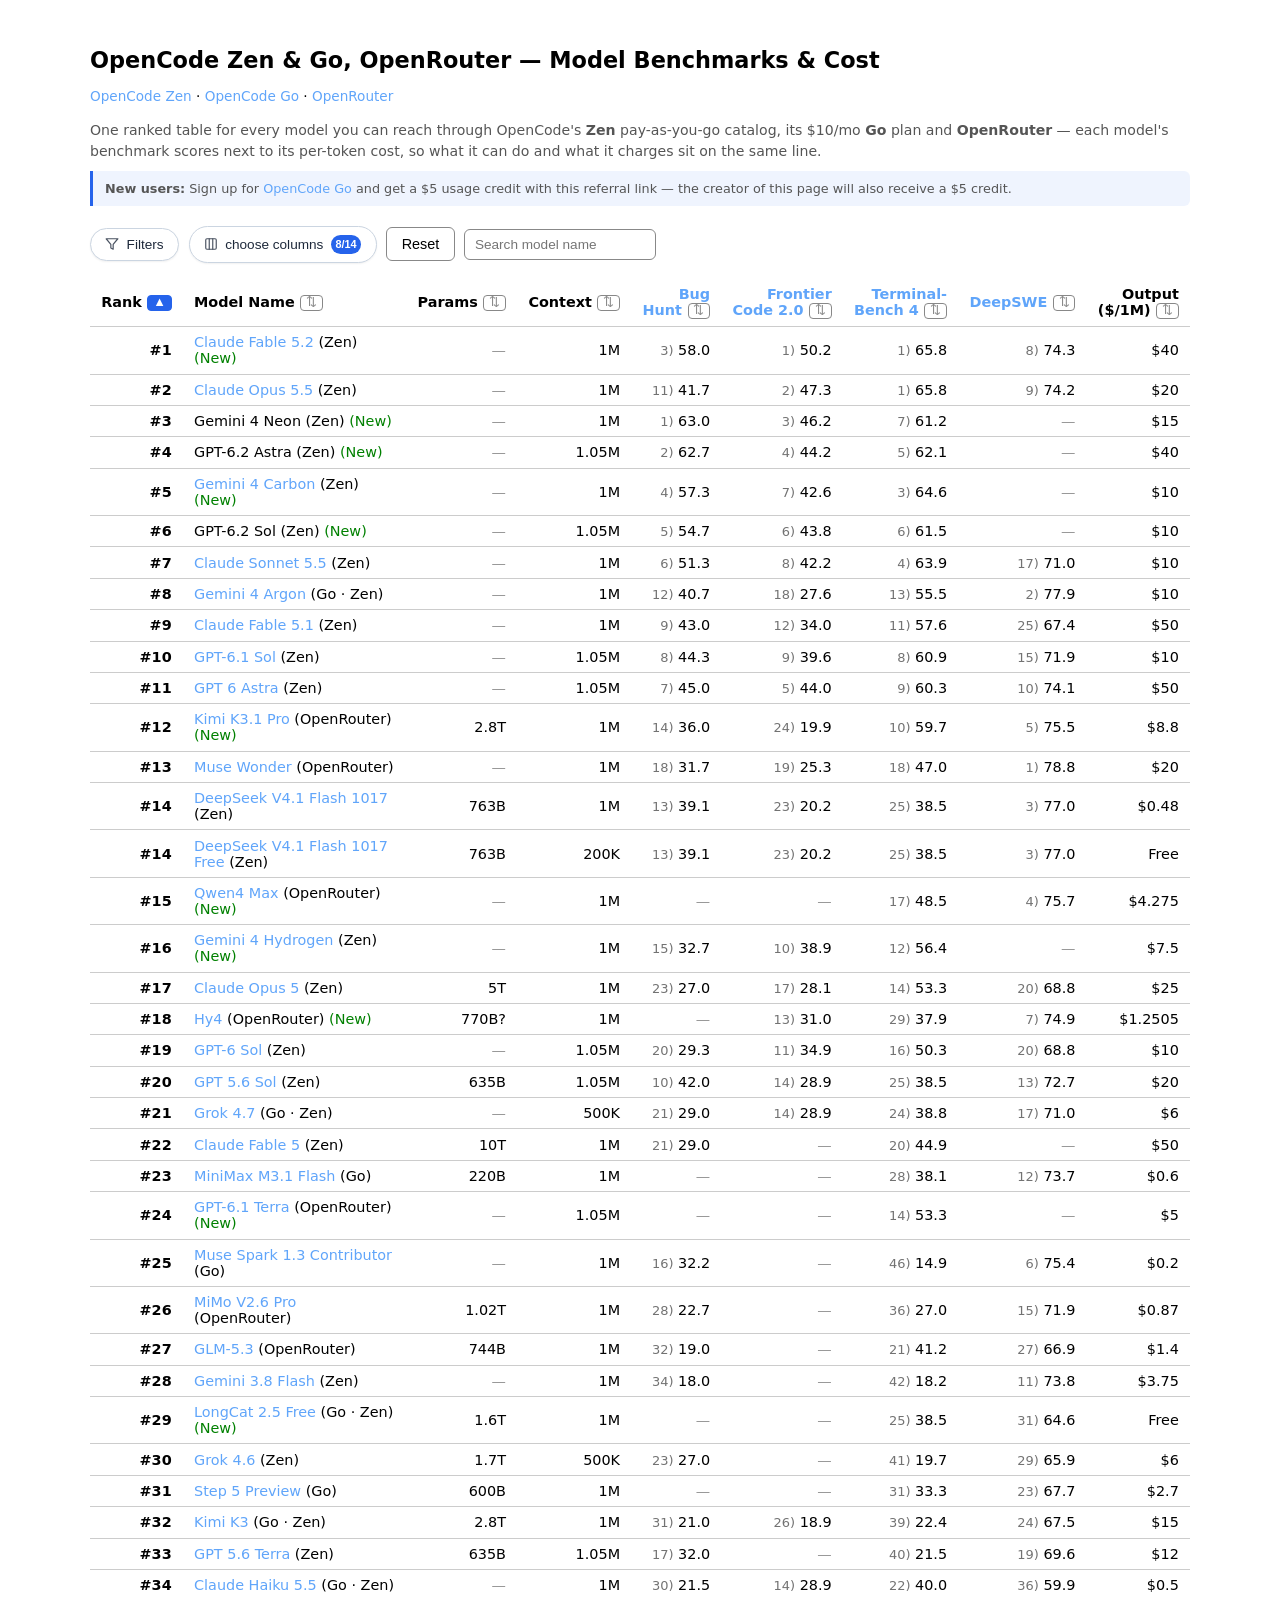
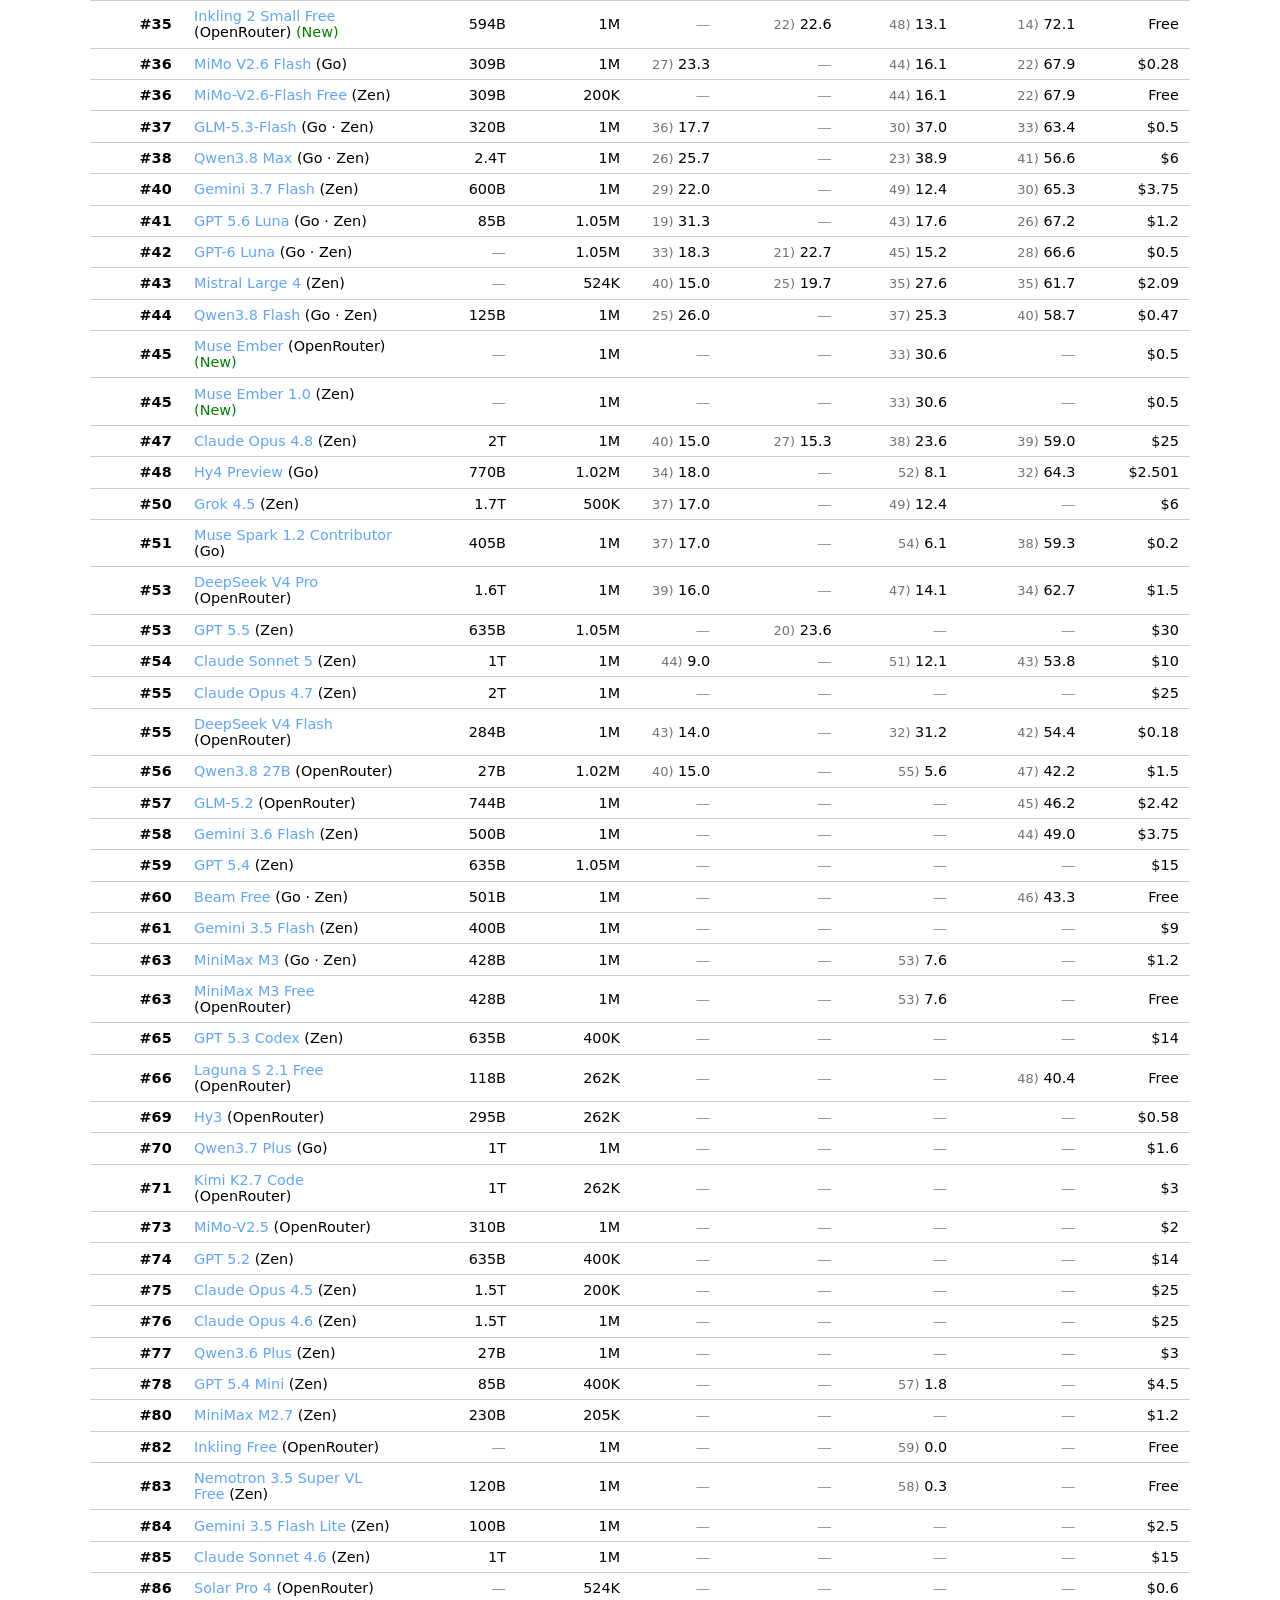
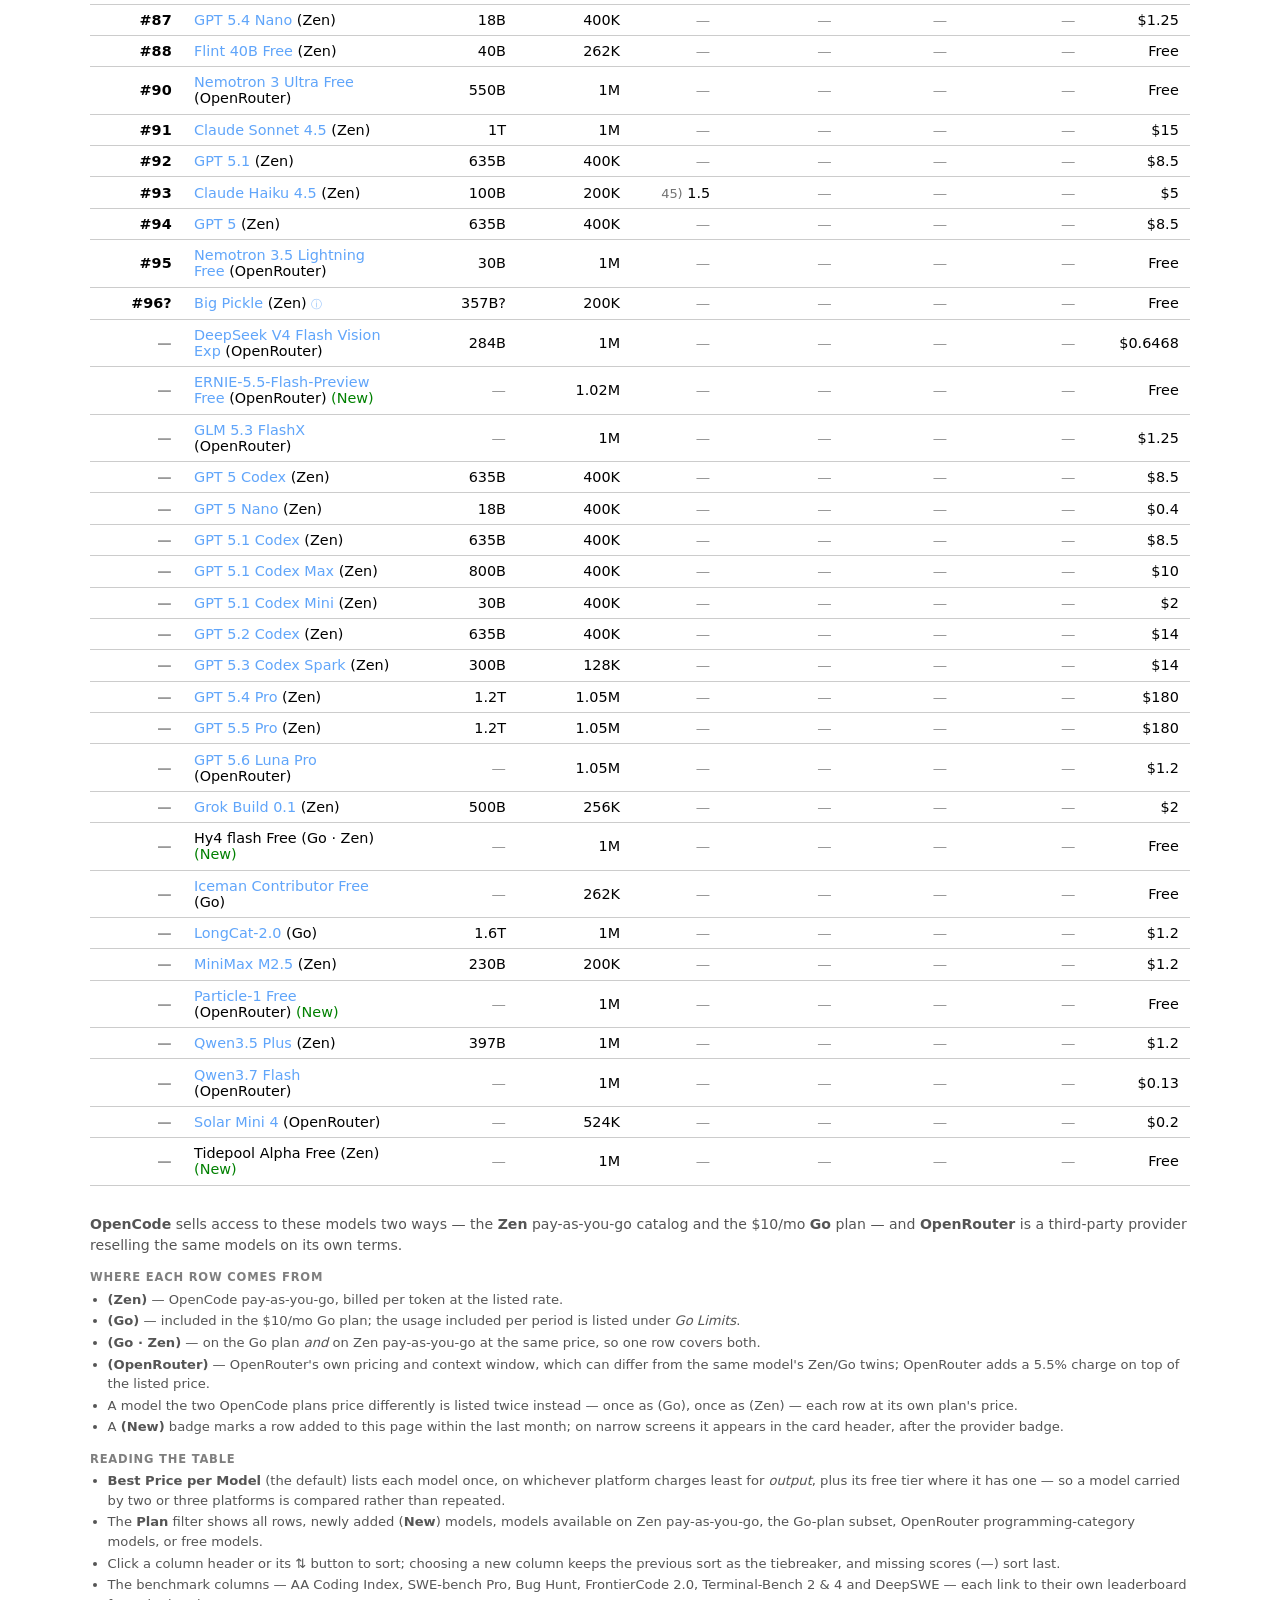
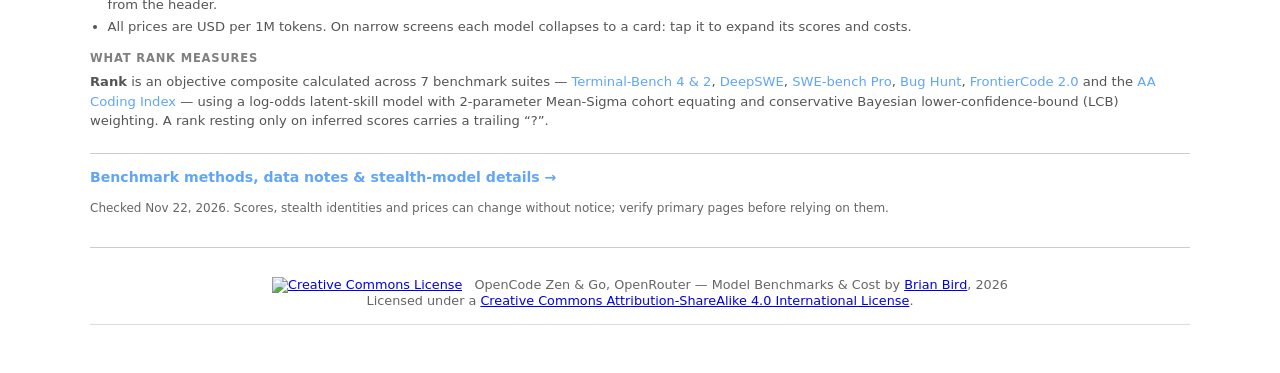
==== commit 2e33046f: "chore: update Zen model data (daily)" ====
--- a/docs/index.html
+++ b/docs/index.html
@@ -451,7 +451,7 @@
 
   <p class="notes-link"><a href="notes.html">Benchmark methods, data notes &amp; stealth-model details&nbsp;&rarr;</a></p>
 
-  <p class="footer">Checked Nov 21, 2026. Scores, stealth identities and prices can change without notice; verify primary pages before relying on them.</p>
+  <p class="footer">Checked Nov 22, 2026. Scores, stealth identities and prices can change without notice; verify primary pages before relying on them.</p>
 
  <footer style="margin-top:2rem; padding-top:1rem; border-top:1px solid #ccc; font-size:0.8rem; color:#666; text-align:center;">
    <p><a href="https://creativecommons.org/licenses/by-sa/4.0/" target="_blank" rel="noopener noreferrer"><img src="https://i.creativecommons.org/l/by-sa/4.0/88x31.png" referrerpolicy="no-referrer" alt="Creative Commons License" style="vertical-align:middle; margin-right:0.5rem; border:0;"></a> <span>OpenCode Zen &amp; Go, OpenRouter — Model Benchmarks &amp; Cost</span> by <a href="https://profbird.dev" target="_blank" rel="noopener noreferrer">Brian Bird</a>, 2026<br>Licensed under a <a href="https://creativecommons.org/licenses/by-sa/4.0/" target="_blank" rel="noopener noreferrer">Creative Commons Attribution-ShareAlike 4.0 International License</a>.</p>
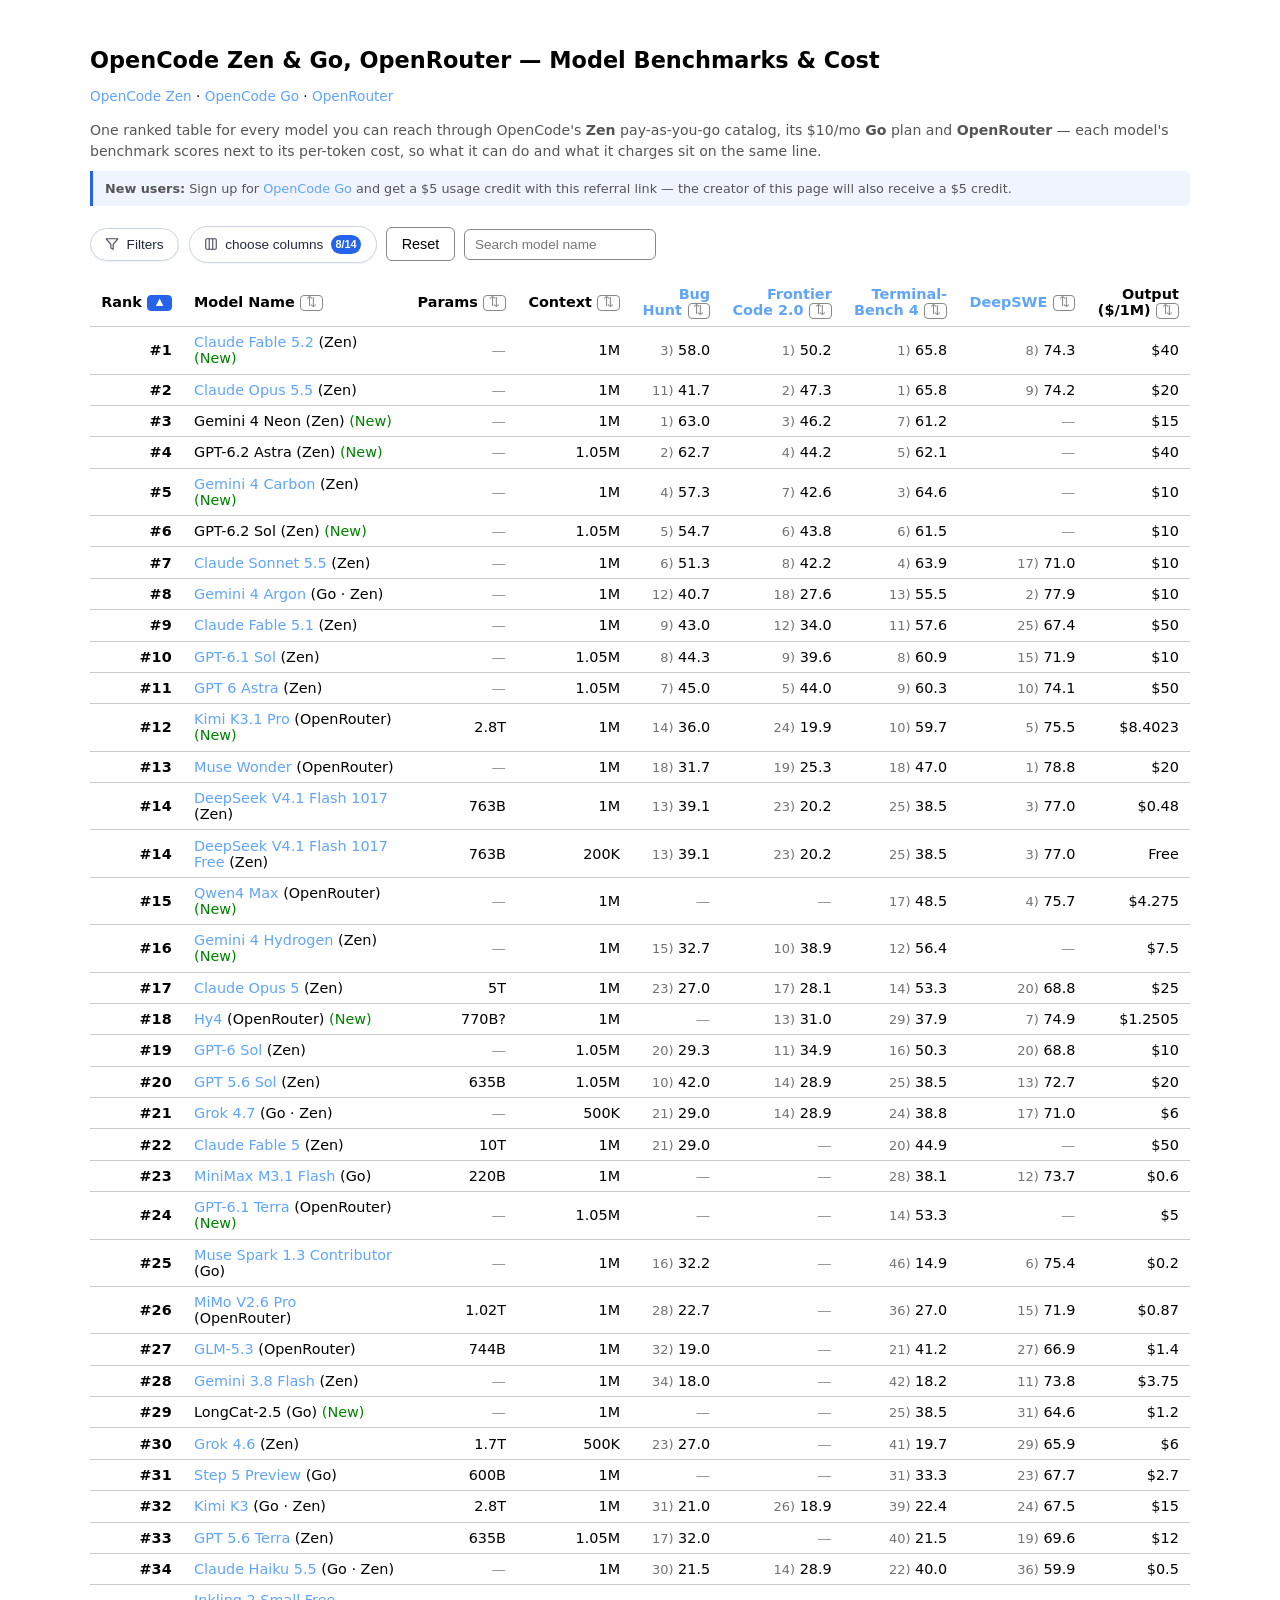
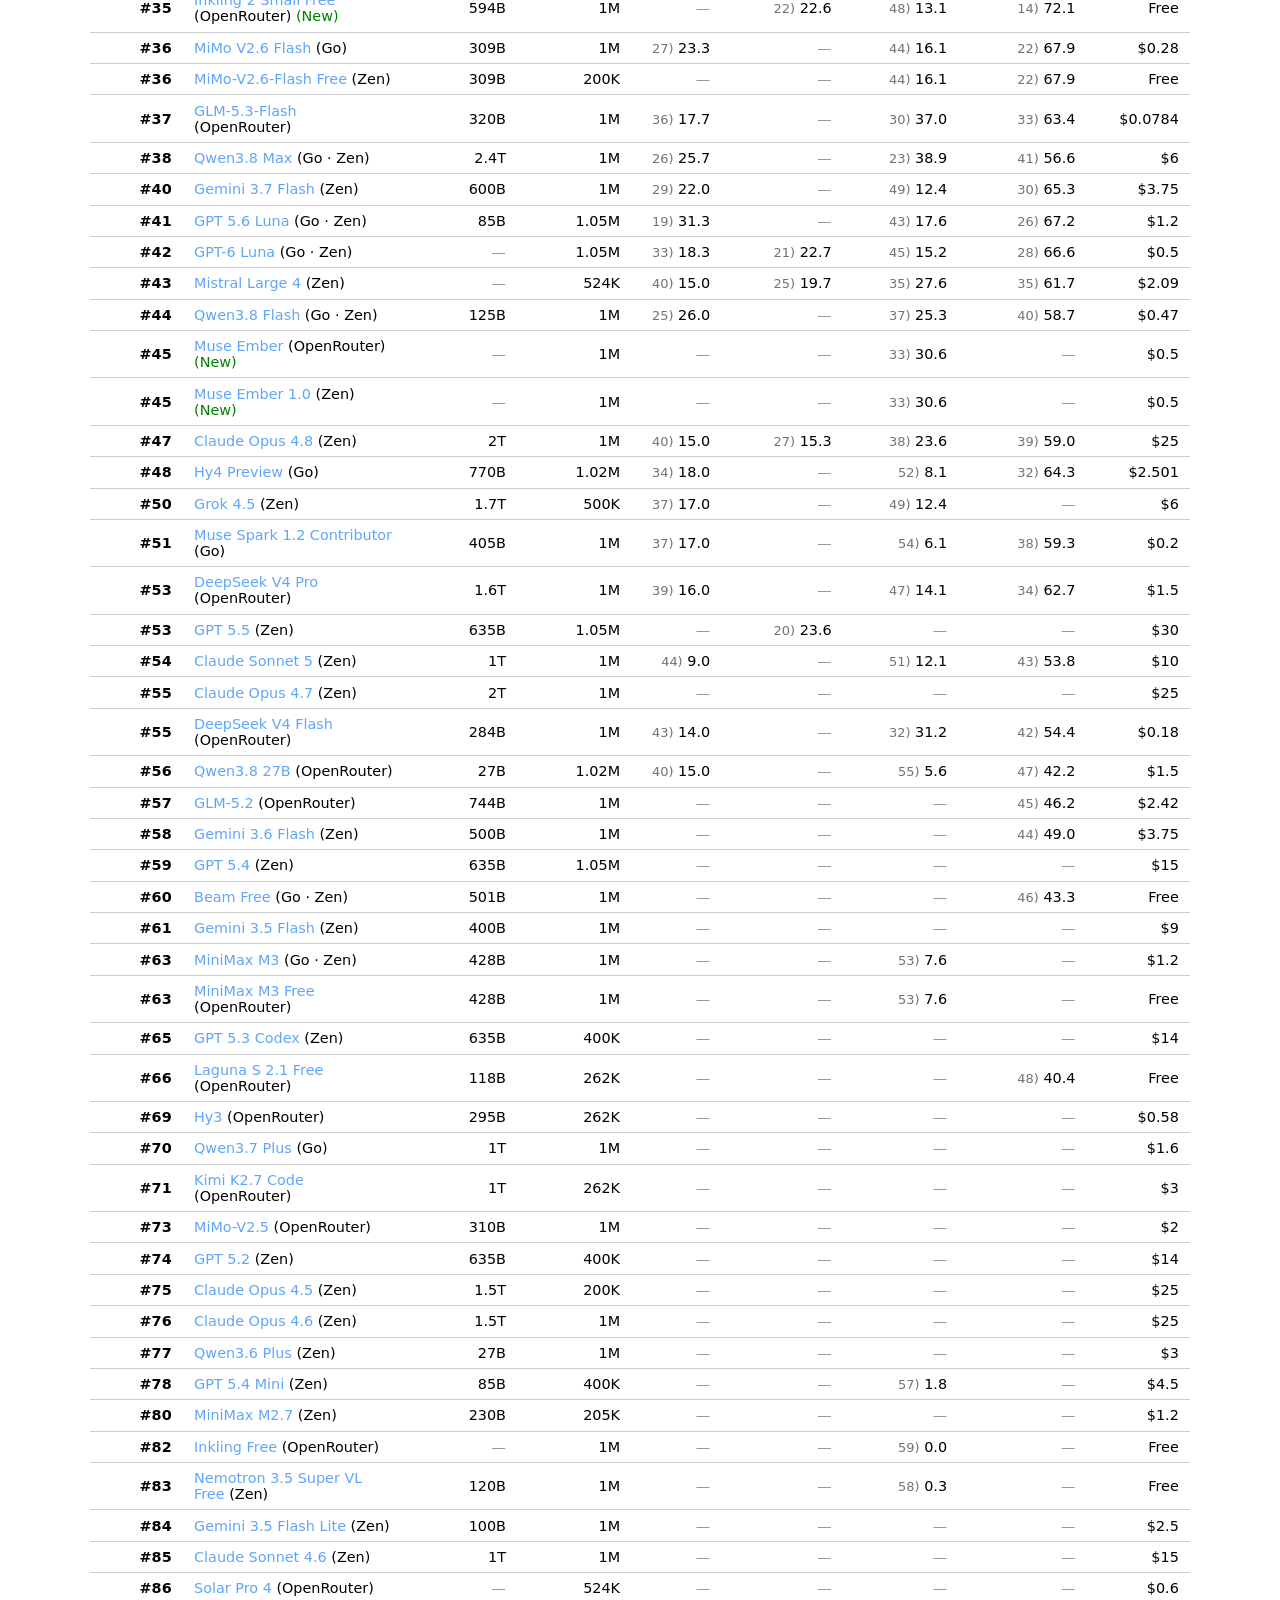
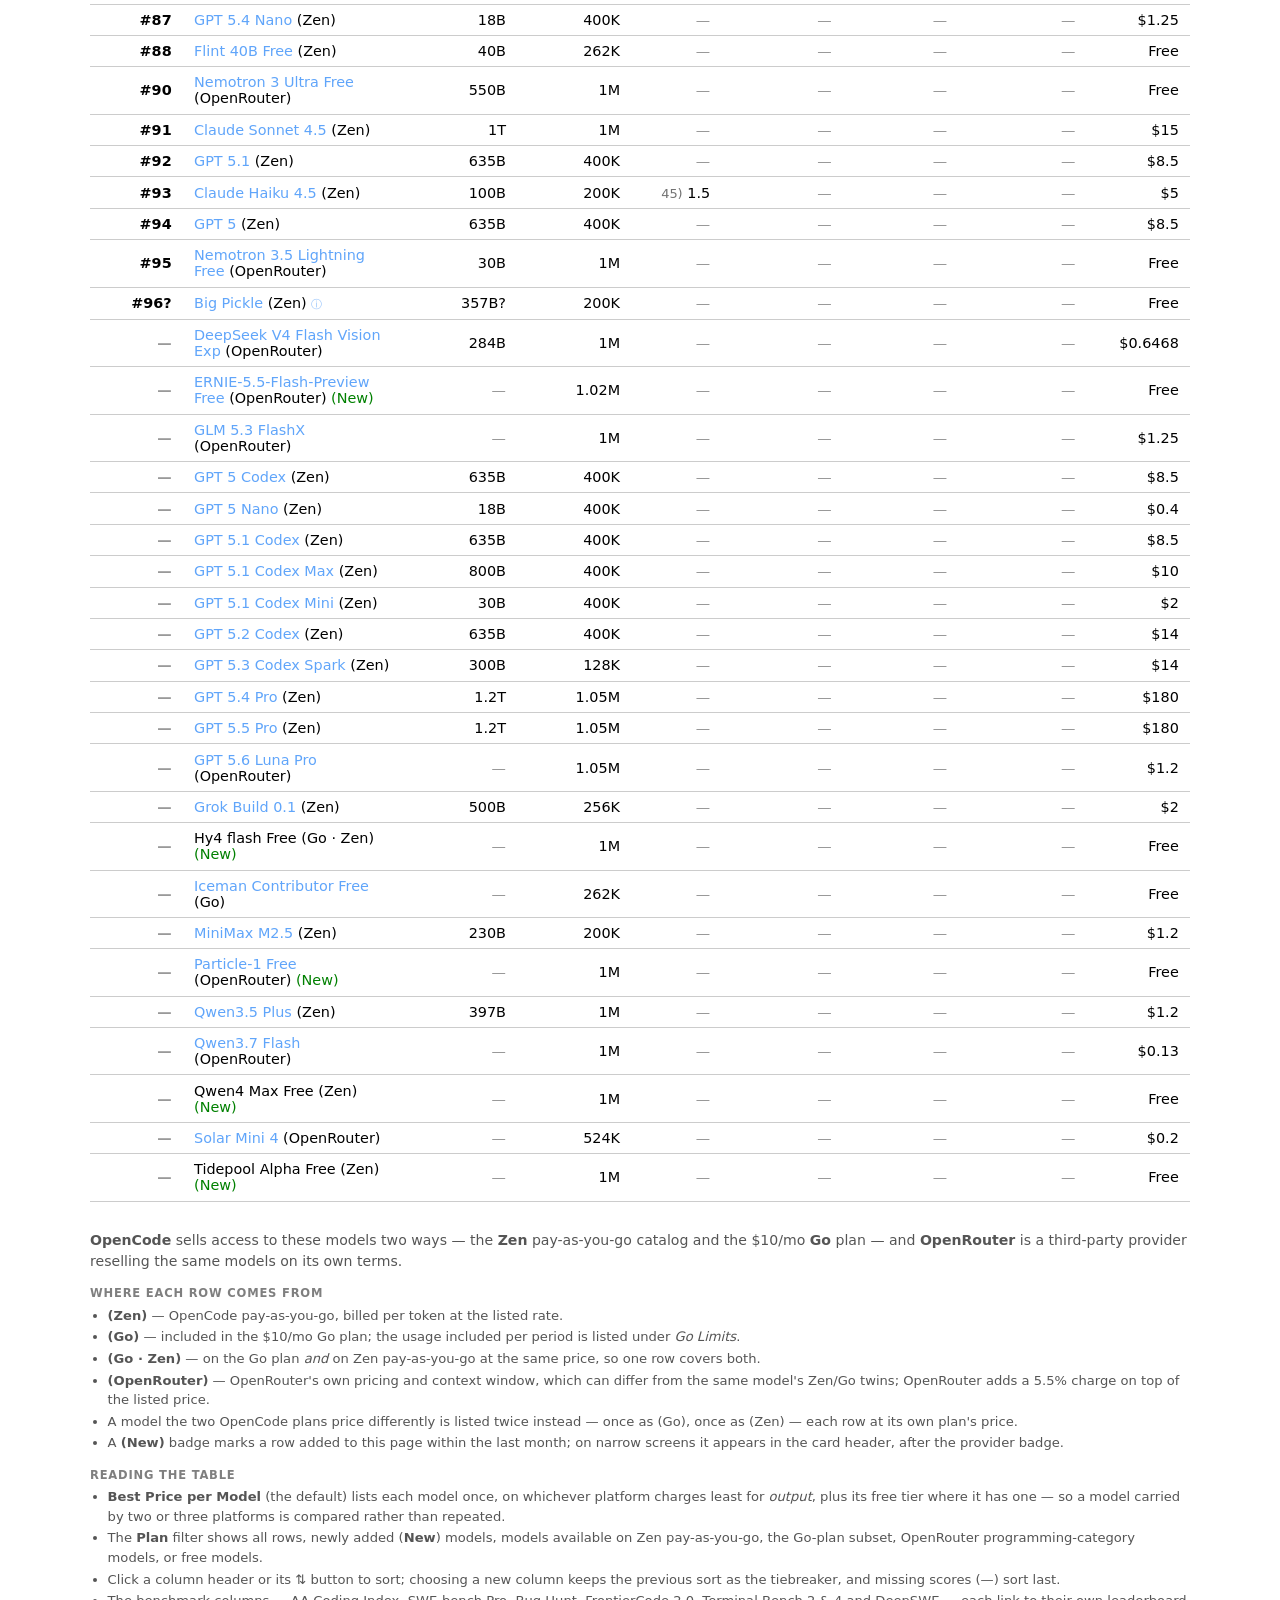
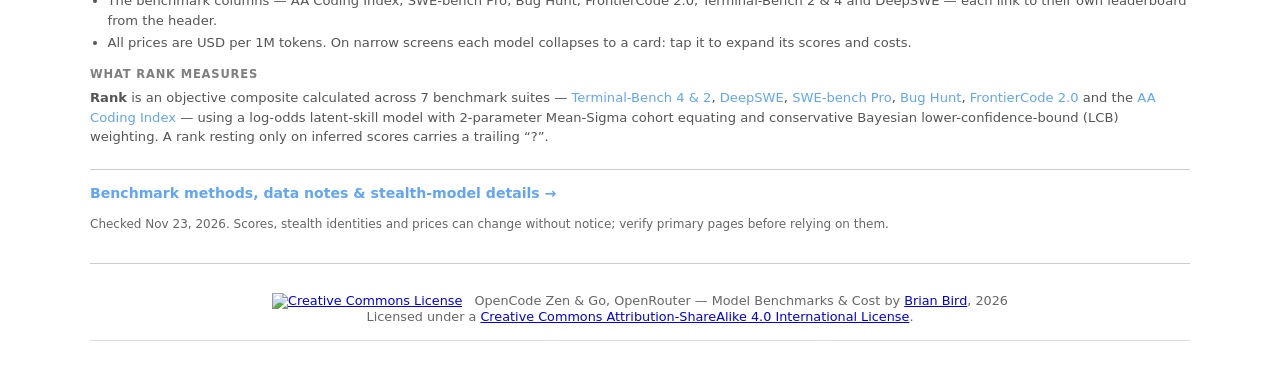
==== commit 565cae97: "chore: update Zen model data (daily)" ====
--- a/docs/index.html
+++ b/docs/index.html
@@ -451,7 +451,7 @@
 
   <p class="notes-link"><a href="notes.html">Benchmark methods, data notes &amp; stealth-model details&nbsp;&rarr;</a></p>
 
-  <p class="footer">Checked Nov 22, 2026. Scores, stealth identities and prices can change without notice; verify primary pages before relying on them.</p>
+  <p class="footer">Checked Nov 23, 2026. Scores, stealth identities and prices can change without notice; verify primary pages before relying on them.</p>
 
  <footer style="margin-top:2rem; padding-top:1rem; border-top:1px solid #ccc; font-size:0.8rem; color:#666; text-align:center;">
    <p><a href="https://creativecommons.org/licenses/by-sa/4.0/" target="_blank" rel="noopener noreferrer"><img src="https://i.creativecommons.org/l/by-sa/4.0/88x31.png" referrerpolicy="no-referrer" alt="Creative Commons License" style="vertical-align:middle; margin-right:0.5rem; border:0;"></a> <span>OpenCode Zen &amp; Go, OpenRouter — Model Benchmarks &amp; Cost</span> by <a href="https://profbird.dev" target="_blank" rel="noopener noreferrer">Brian Bird</a>, 2026<br>Licensed under a <a href="https://creativecommons.org/licenses/by-sa/4.0/" target="_blank" rel="noopener noreferrer">Creative Commons Attribution-ShareAlike 4.0 International License</a>.</p>
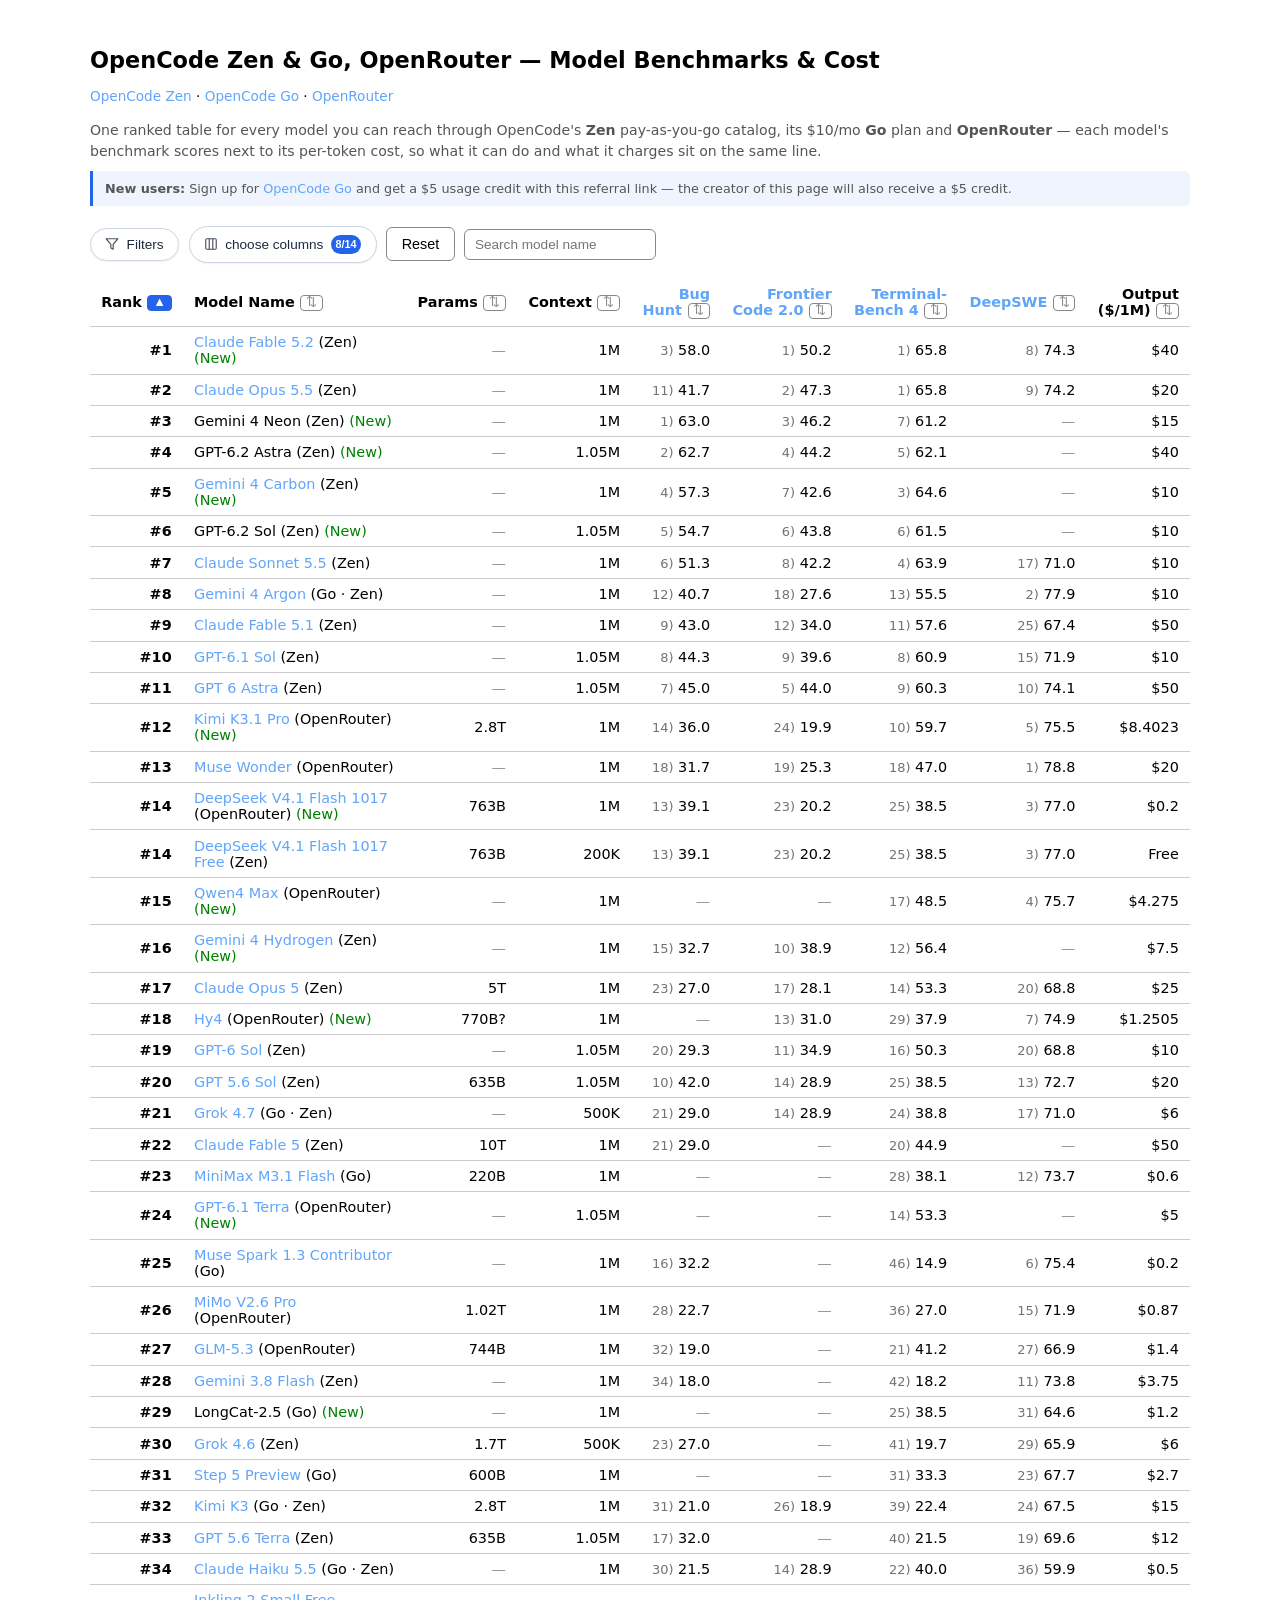
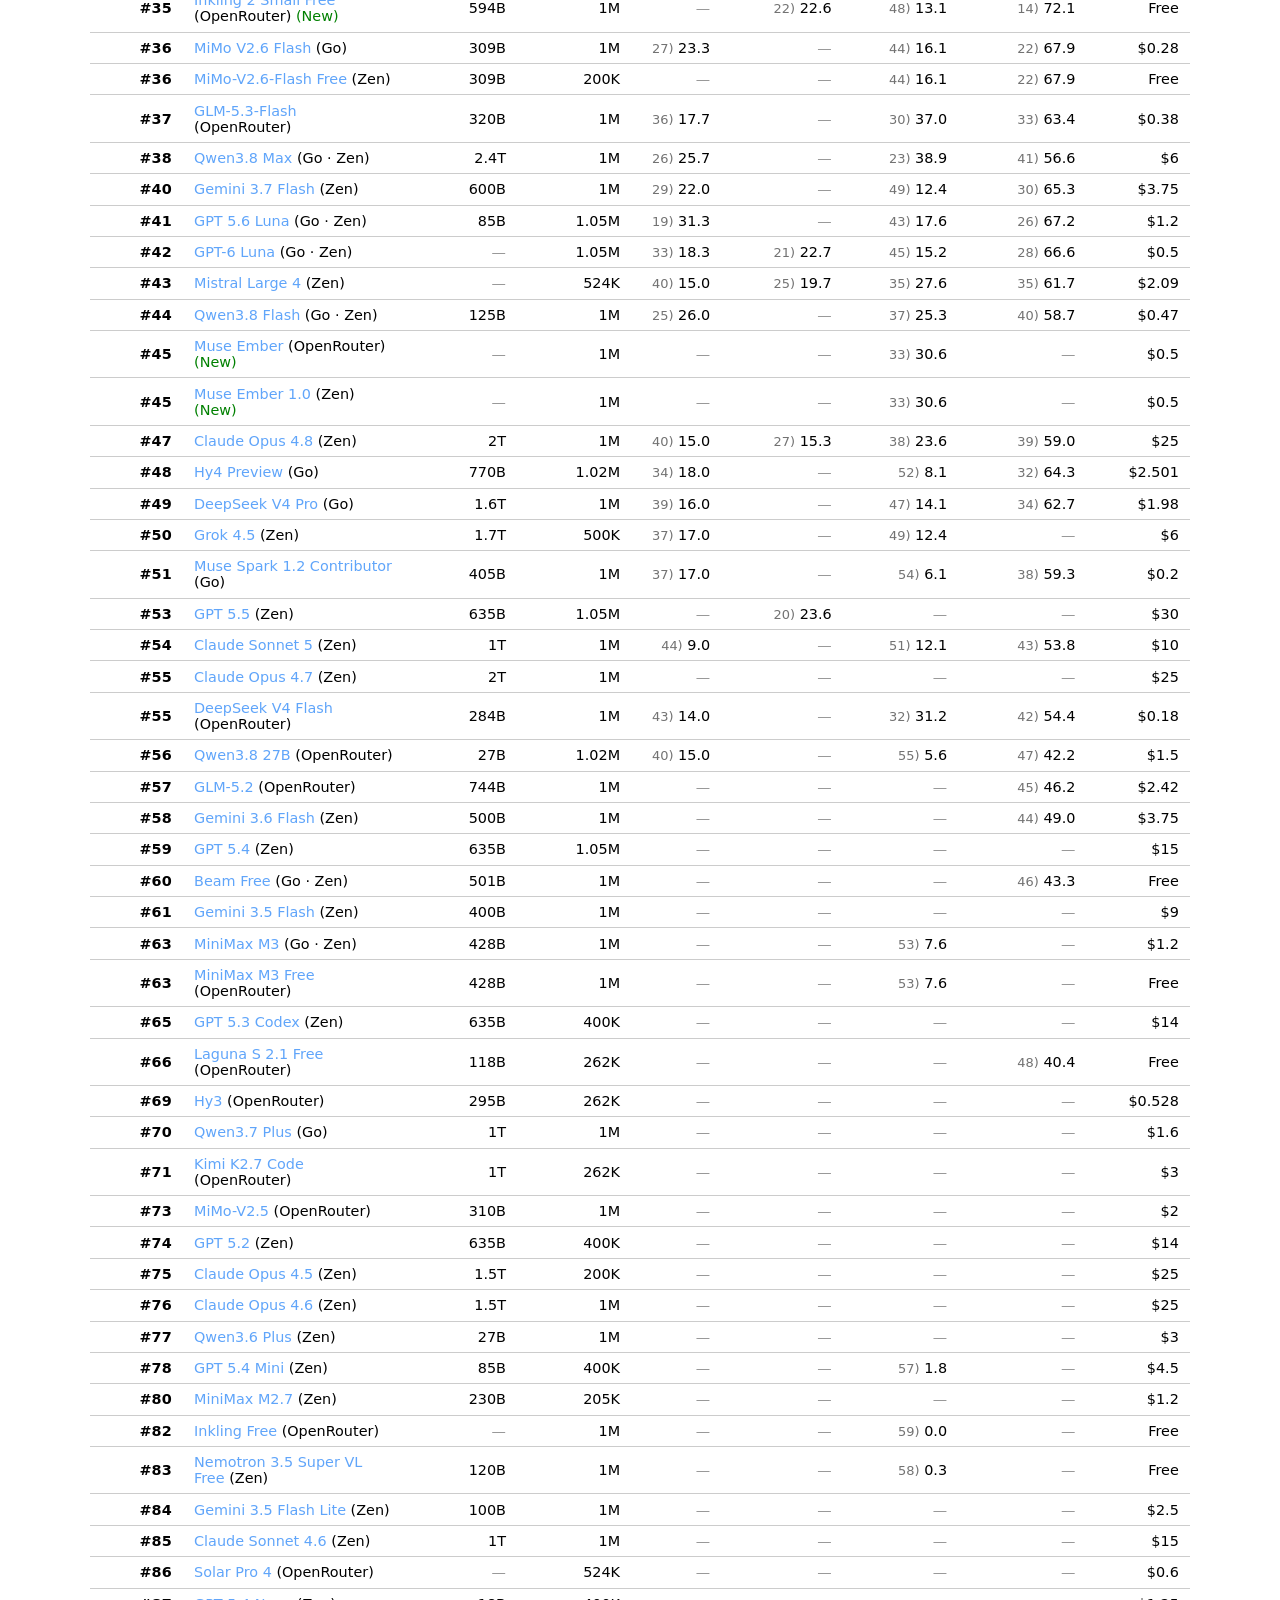
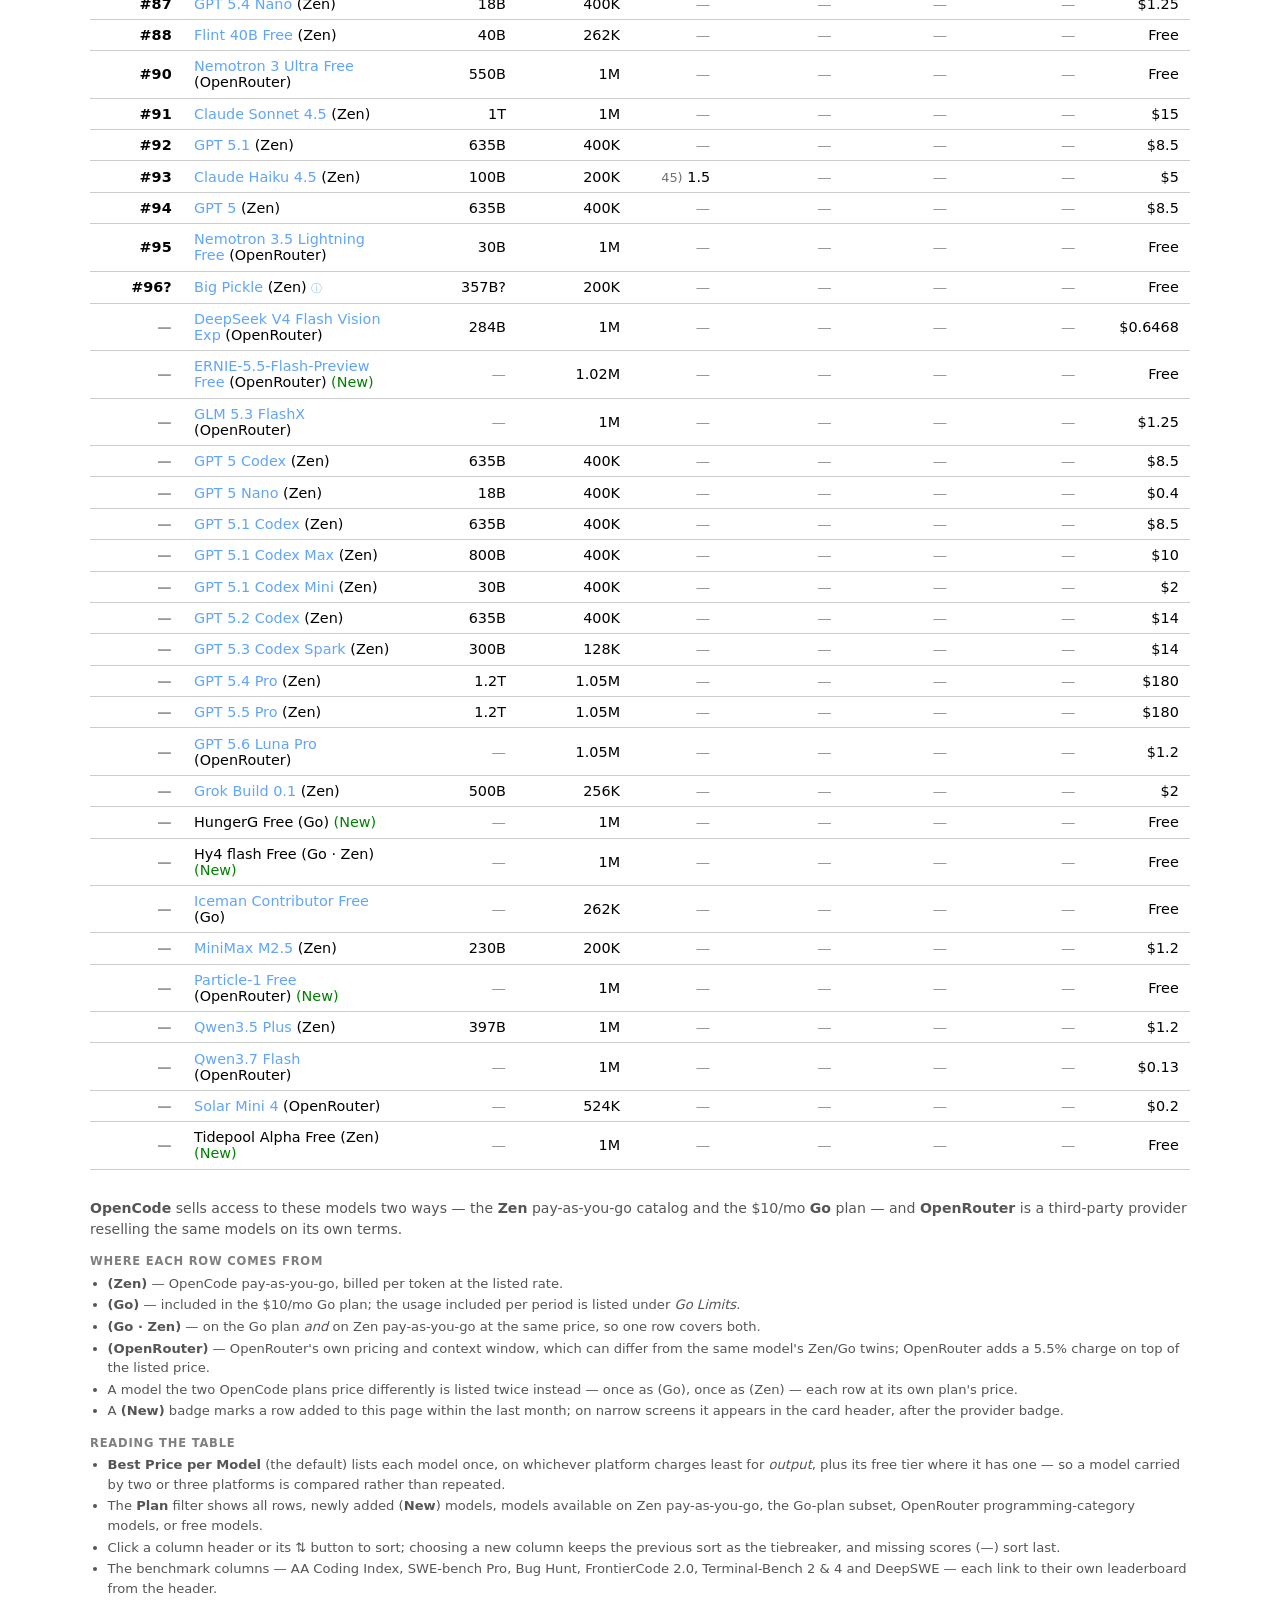
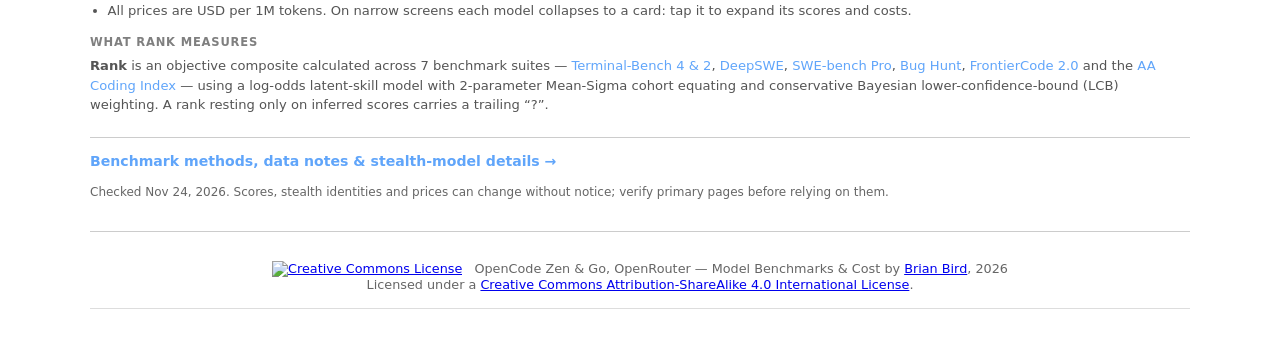
==== commit 01140d1a: "chore: update Zen model data (daily)" ====
--- a/docs/index.html
+++ b/docs/index.html
@@ -451,7 +451,7 @@
 
   <p class="notes-link"><a href="notes.html">Benchmark methods, data notes &amp; stealth-model details&nbsp;&rarr;</a></p>
 
-  <p class="footer">Checked Nov 23, 2026. Scores, stealth identities and prices can change without notice; verify primary pages before relying on them.</p>
+  <p class="footer">Checked Nov 24, 2026. Scores, stealth identities and prices can change without notice; verify primary pages before relying on them.</p>
 
  <footer style="margin-top:2rem; padding-top:1rem; border-top:1px solid #ccc; font-size:0.8rem; color:#666; text-align:center;">
    <p><a href="https://creativecommons.org/licenses/by-sa/4.0/" target="_blank" rel="noopener noreferrer"><img src="https://i.creativecommons.org/l/by-sa/4.0/88x31.png" referrerpolicy="no-referrer" alt="Creative Commons License" style="vertical-align:middle; margin-right:0.5rem; border:0;"></a> <span>OpenCode Zen &amp; Go, OpenRouter — Model Benchmarks &amp; Cost</span> by <a href="https://profbird.dev" target="_blank" rel="noopener noreferrer">Brian Bird</a>, 2026<br>Licensed under a <a href="https://creativecommons.org/licenses/by-sa/4.0/" target="_blank" rel="noopener noreferrer">Creative Commons Attribution-ShareAlike 4.0 International License</a>.</p>
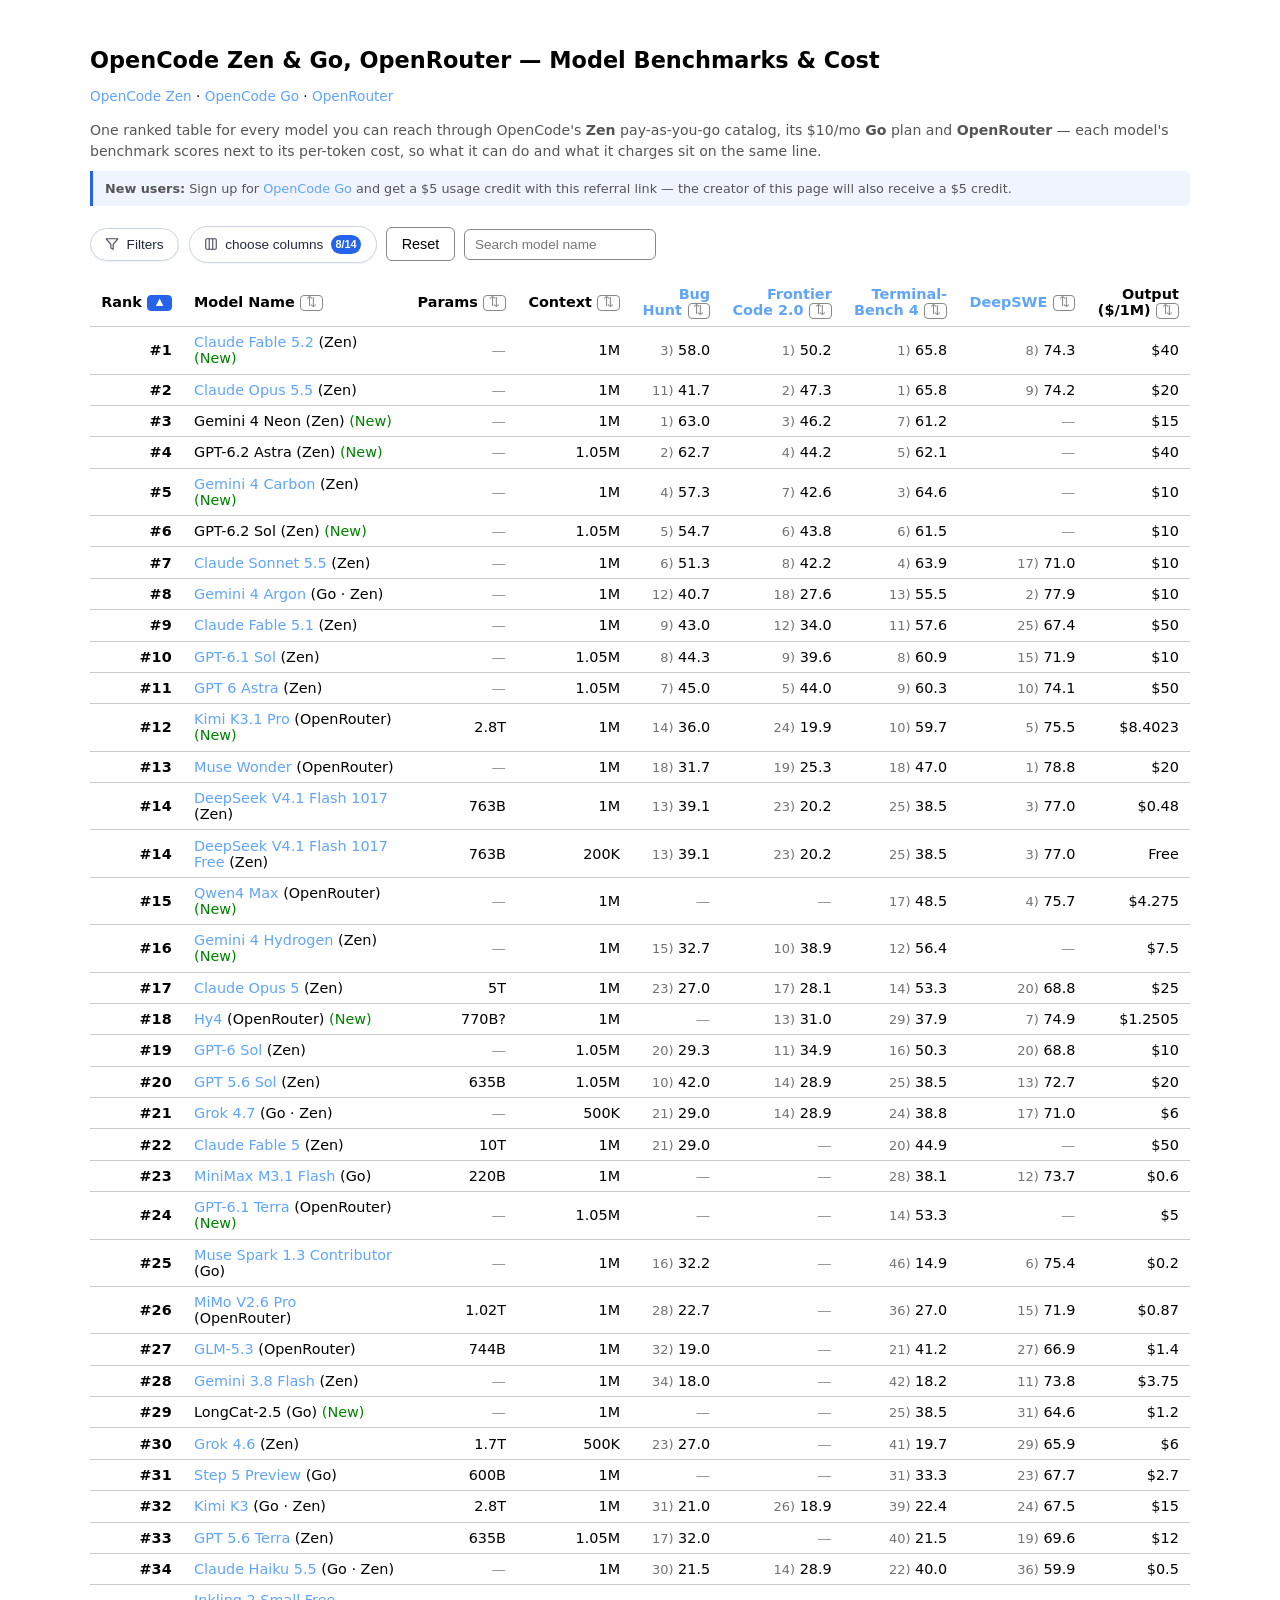
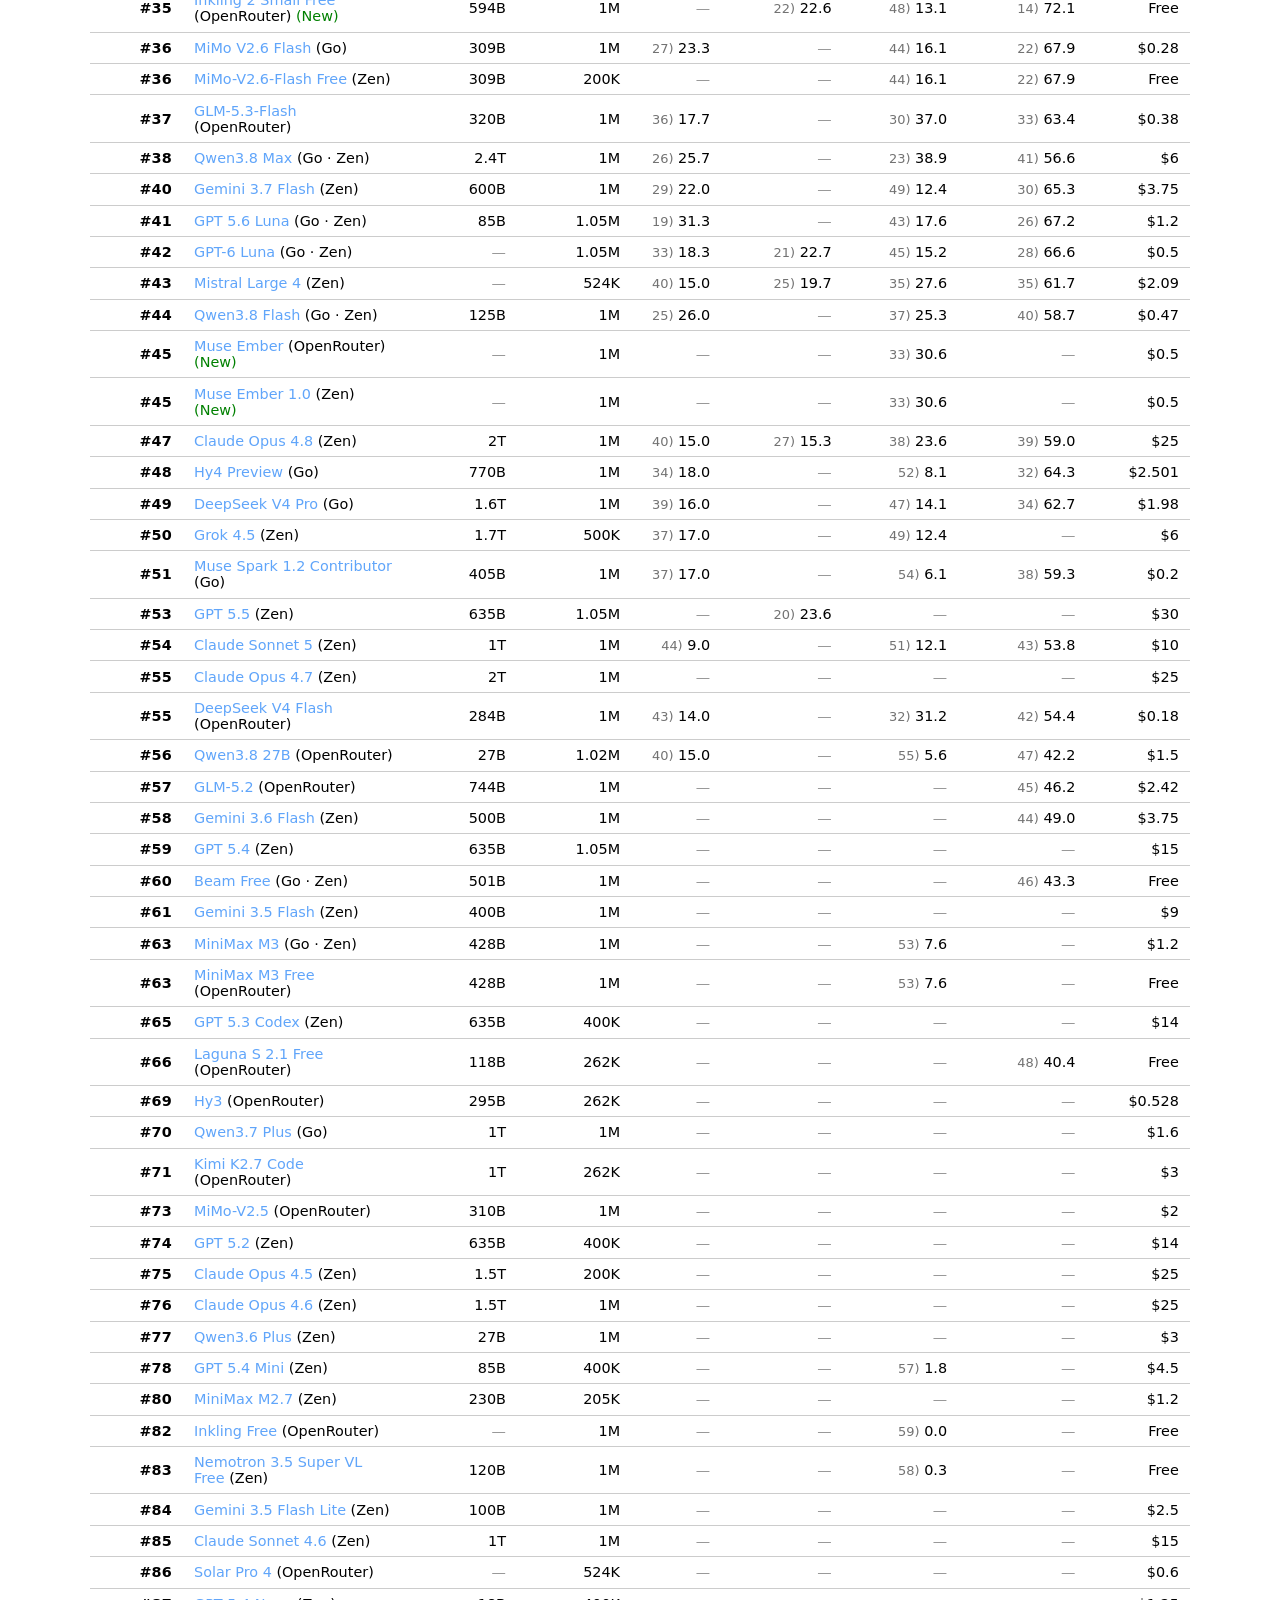
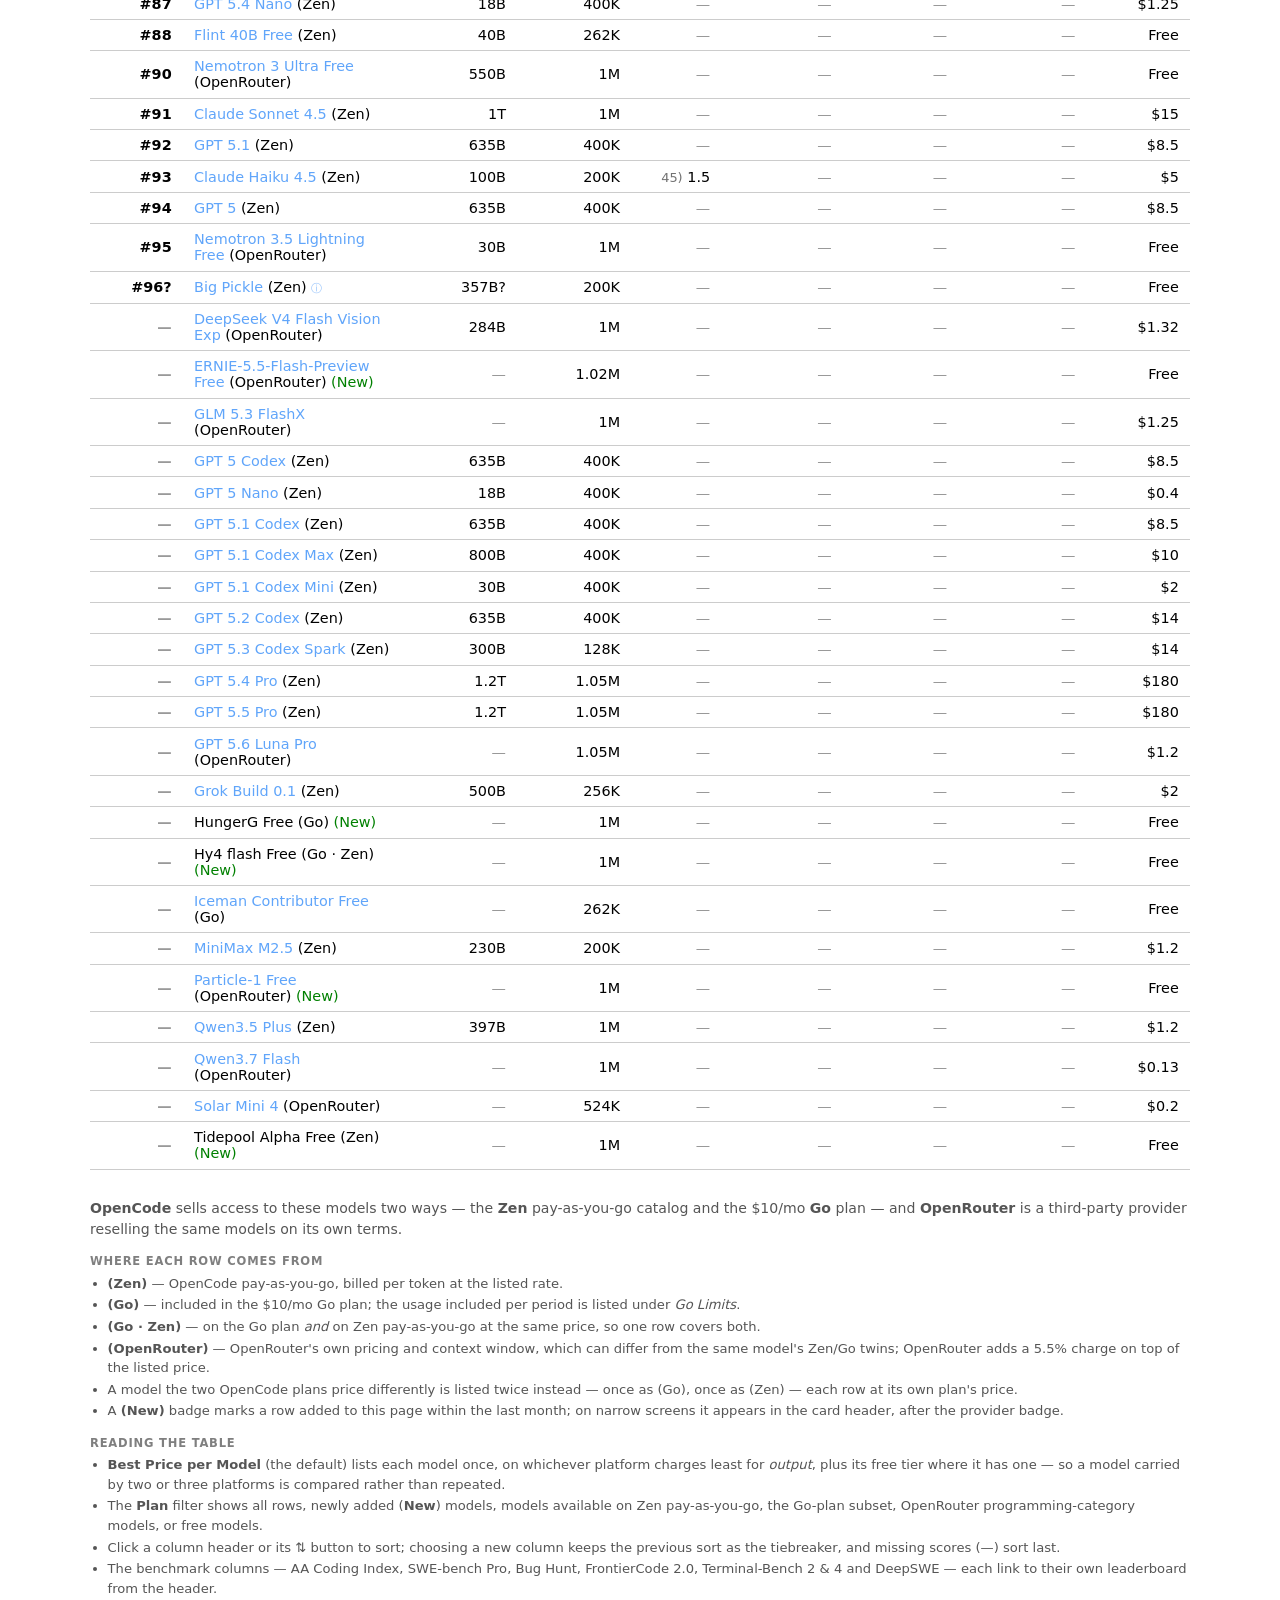
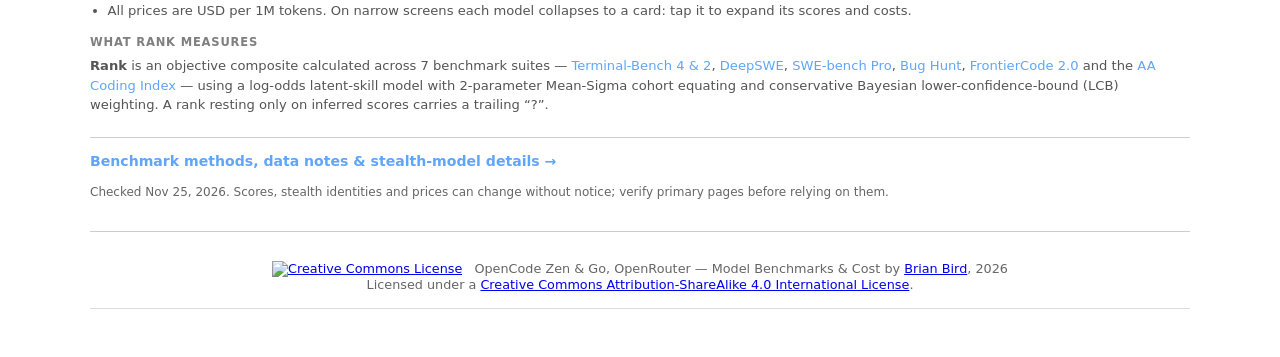
==== commit 8e652ef3: "chore: update Zen model data (daily)" ====
--- a/docs/index.html
+++ b/docs/index.html
@@ -451,7 +451,7 @@
 
   <p class="notes-link"><a href="notes.html">Benchmark methods, data notes &amp; stealth-model details&nbsp;&rarr;</a></p>
 
-  <p class="footer">Checked Nov 24, 2026. Scores, stealth identities and prices can change without notice; verify primary pages before relying on them.</p>
+  <p class="footer">Checked Nov 25, 2026. Scores, stealth identities and prices can change without notice; verify primary pages before relying on them.</p>
 
  <footer style="margin-top:2rem; padding-top:1rem; border-top:1px solid #ccc; font-size:0.8rem; color:#666; text-align:center;">
    <p><a href="https://creativecommons.org/licenses/by-sa/4.0/" target="_blank" rel="noopener noreferrer"><img src="https://i.creativecommons.org/l/by-sa/4.0/88x31.png" referrerpolicy="no-referrer" alt="Creative Commons License" style="vertical-align:middle; margin-right:0.5rem; border:0;"></a> <span>OpenCode Zen &amp; Go, OpenRouter — Model Benchmarks &amp; Cost</span> by <a href="https://profbird.dev" target="_blank" rel="noopener noreferrer">Brian Bird</a>, 2026<br>Licensed under a <a href="https://creativecommons.org/licenses/by-sa/4.0/" target="_blank" rel="noopener noreferrer">Creative Commons Attribution-ShareAlike 4.0 International License</a>.</p>
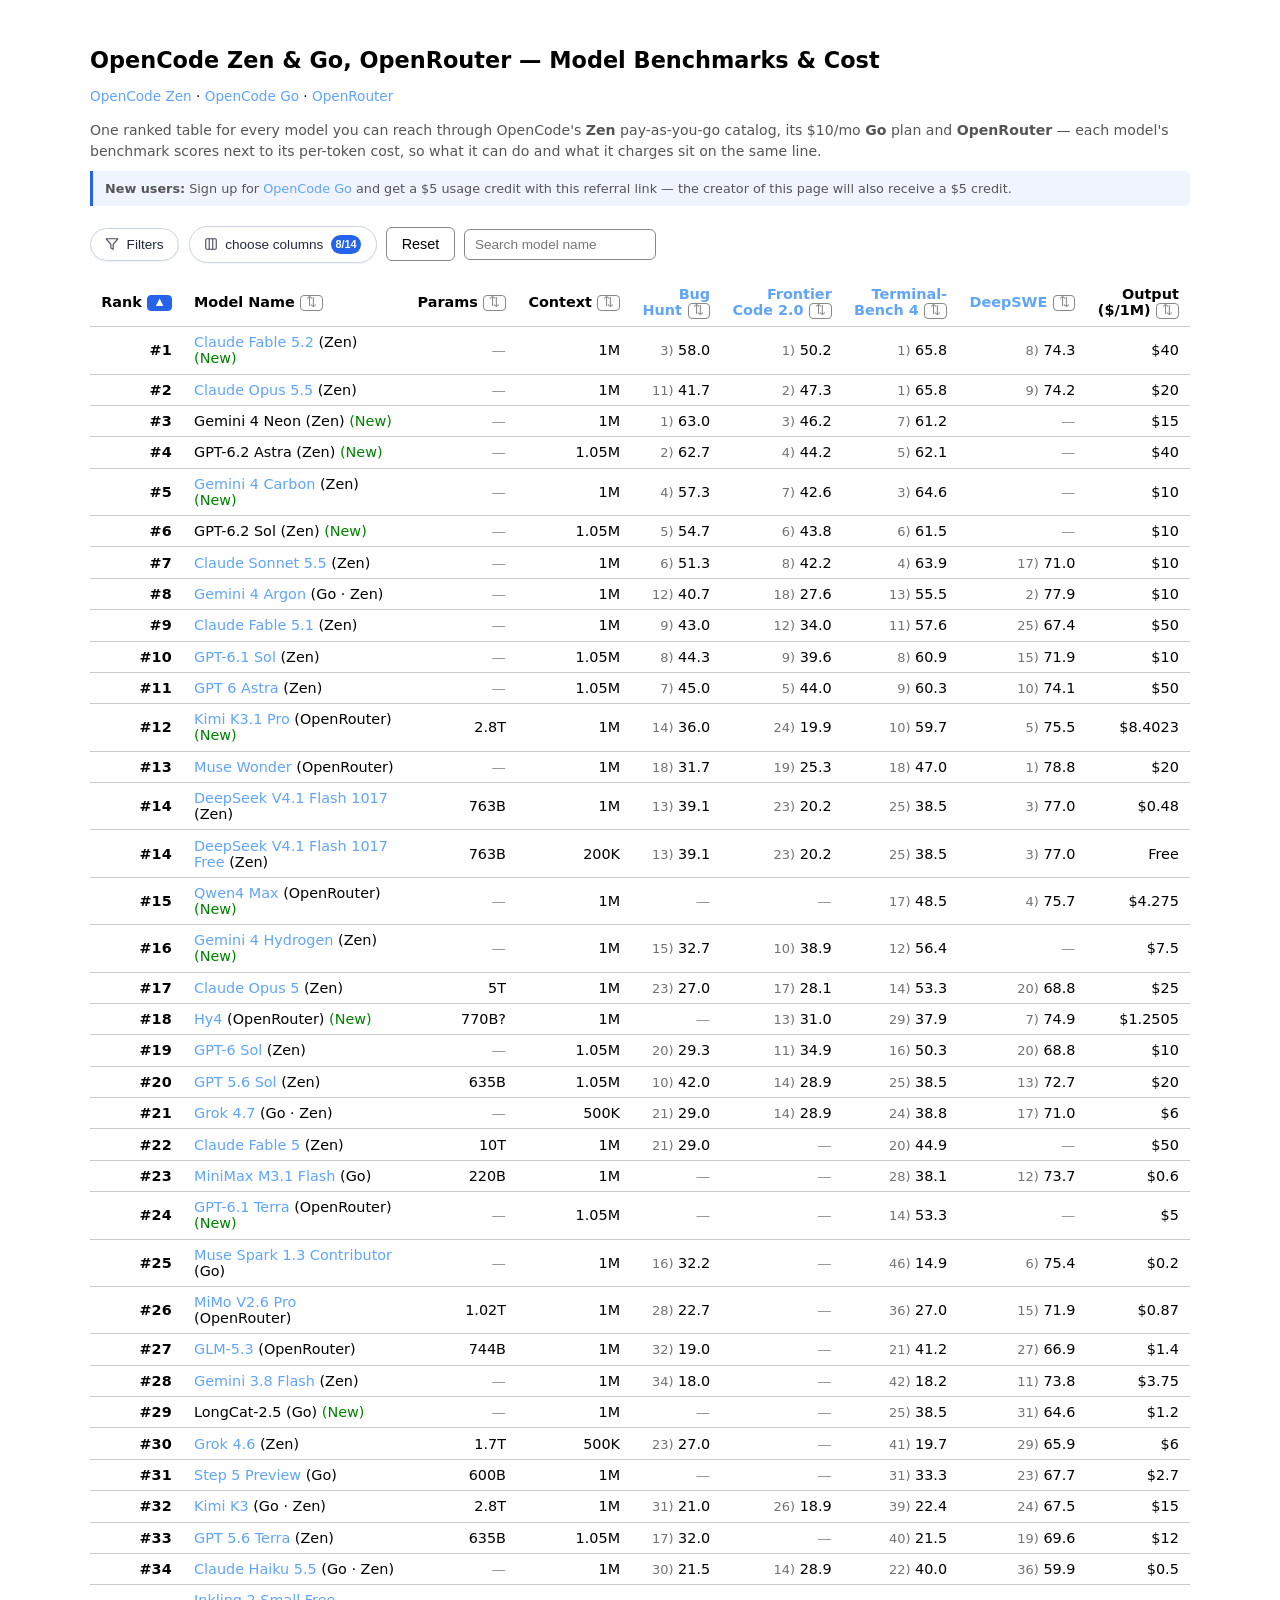
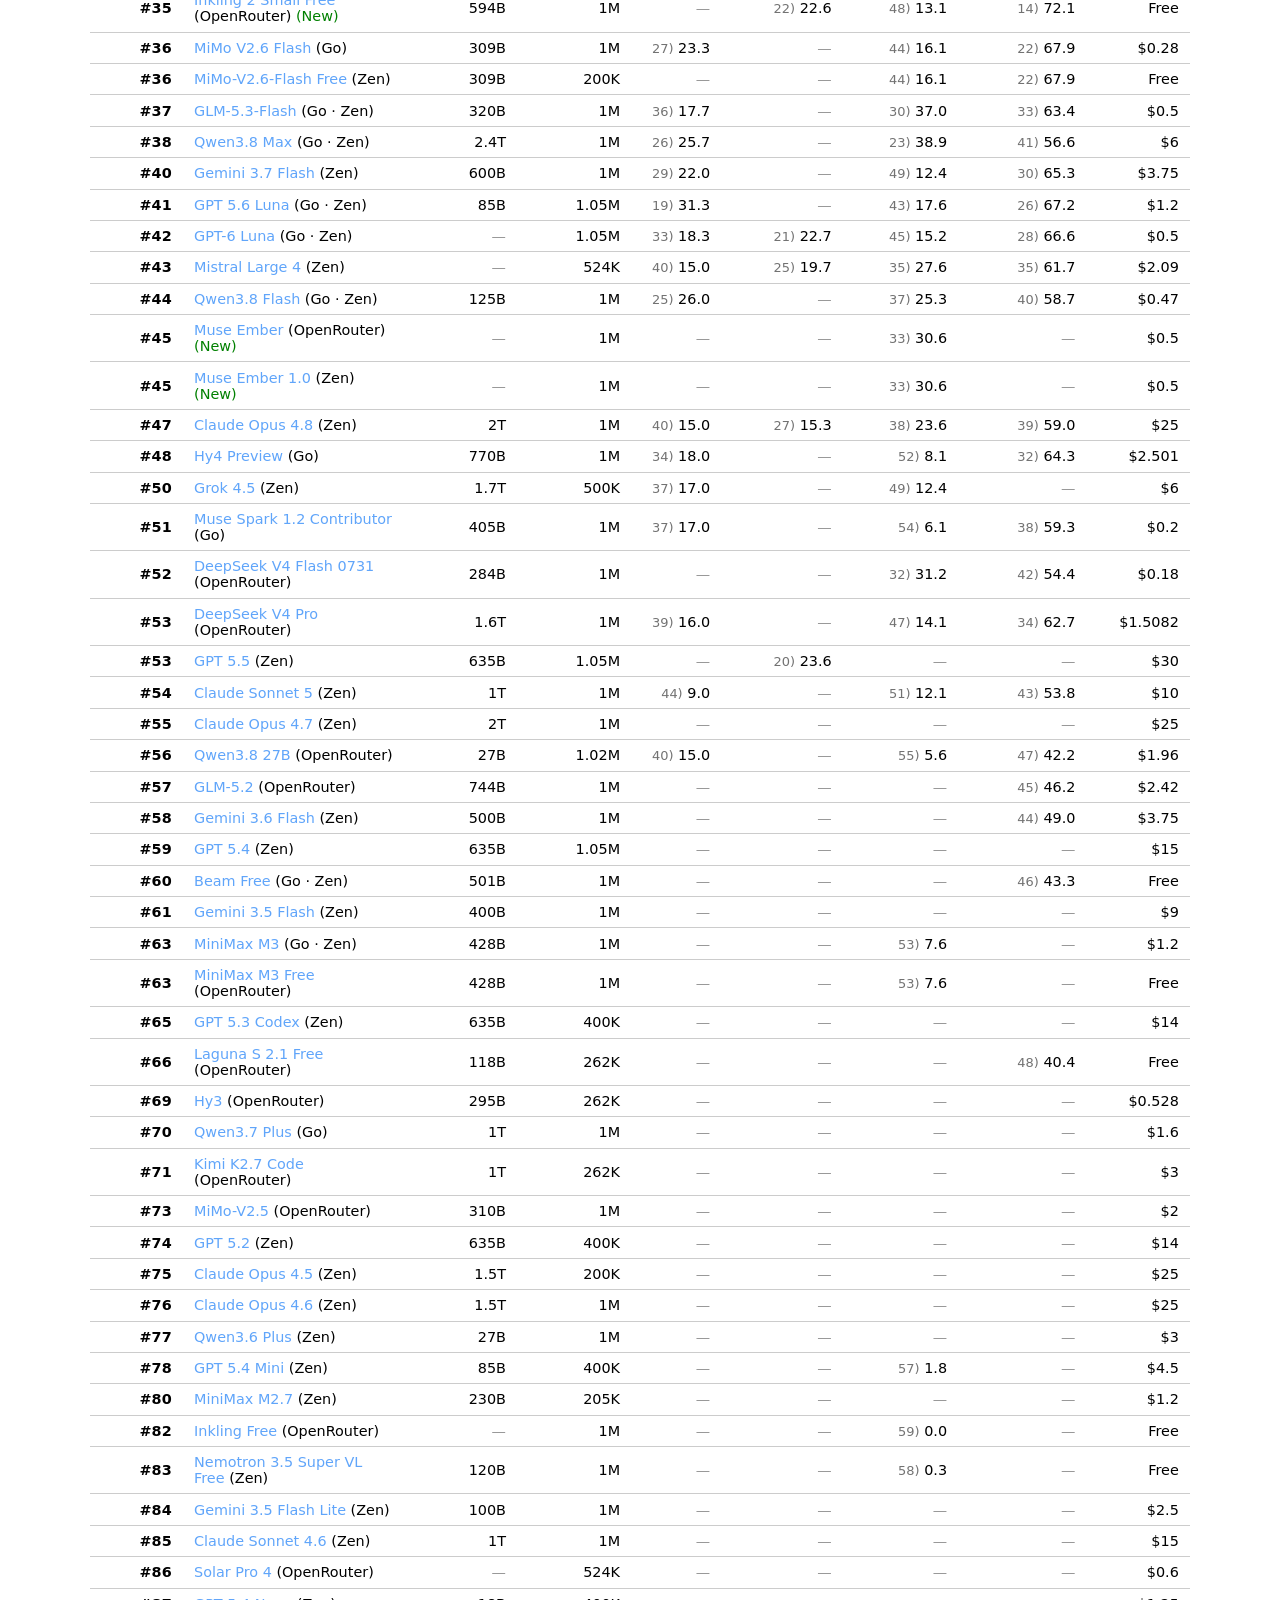
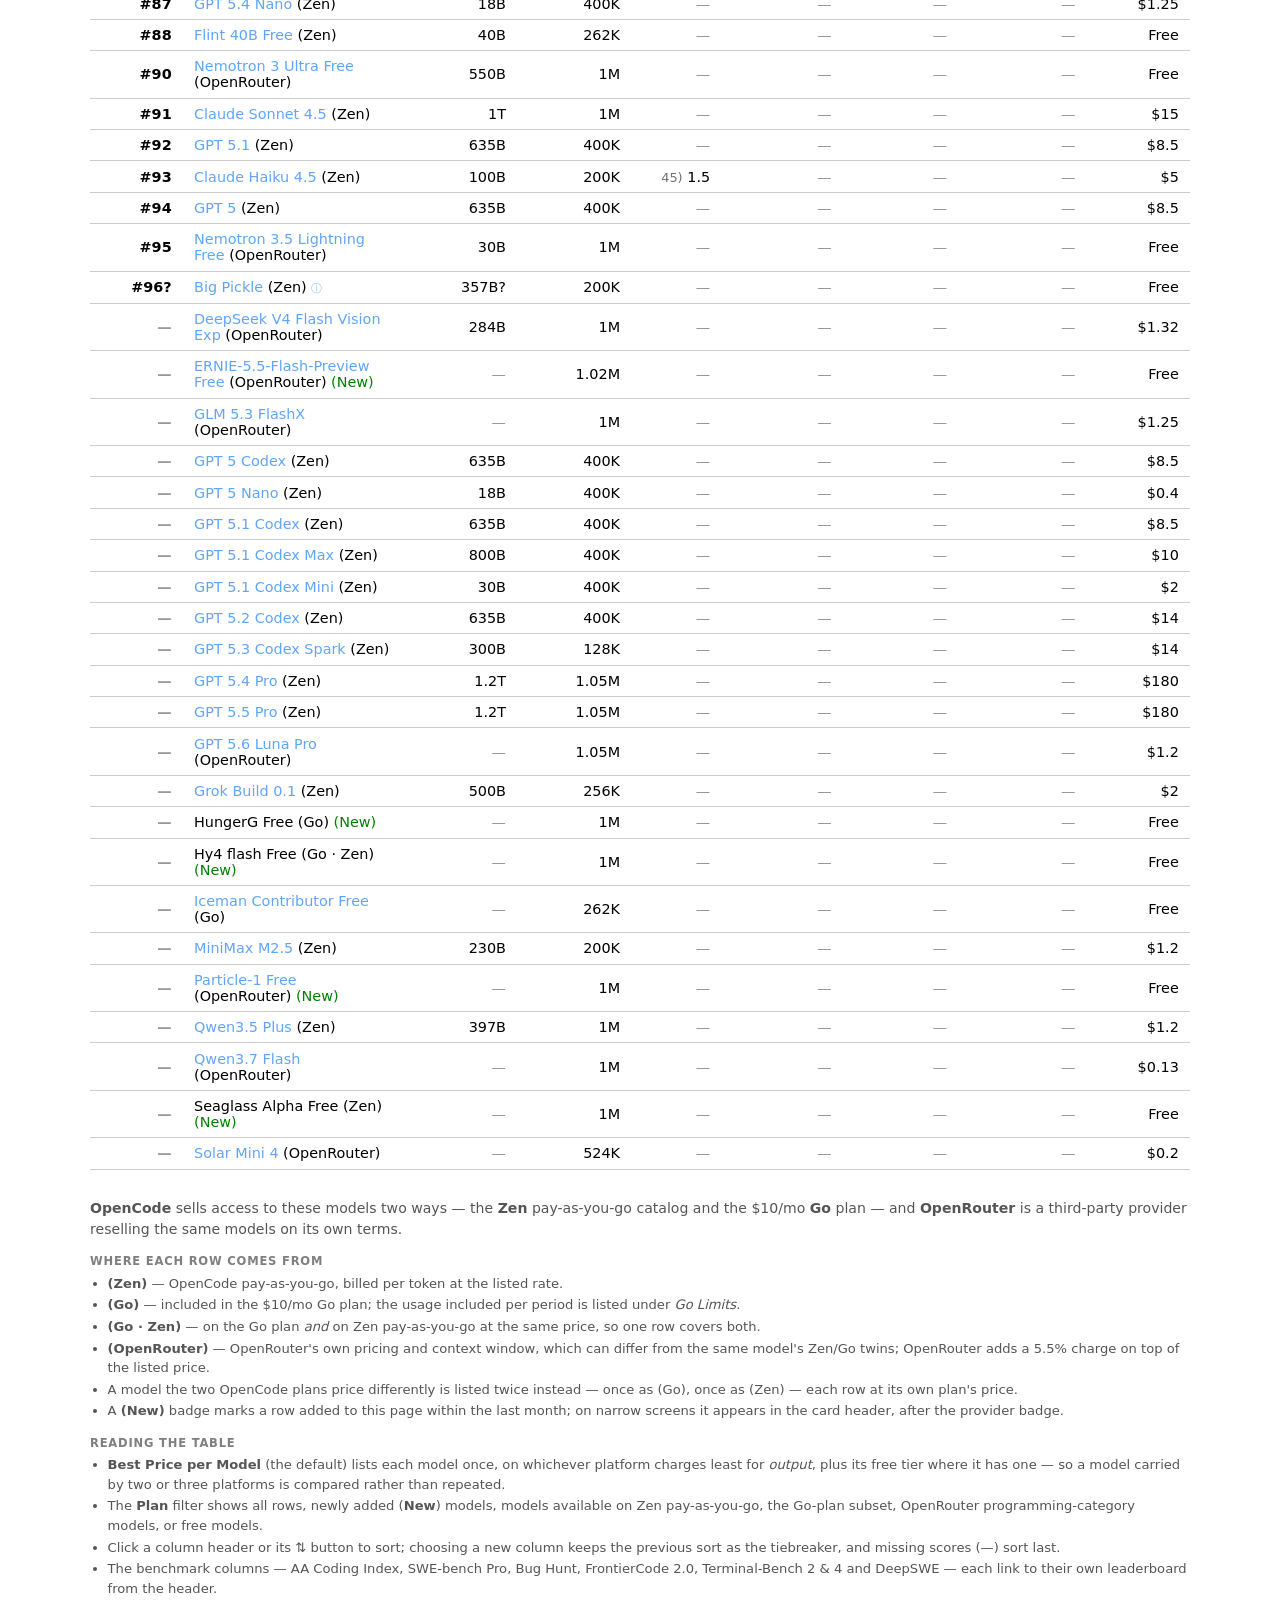
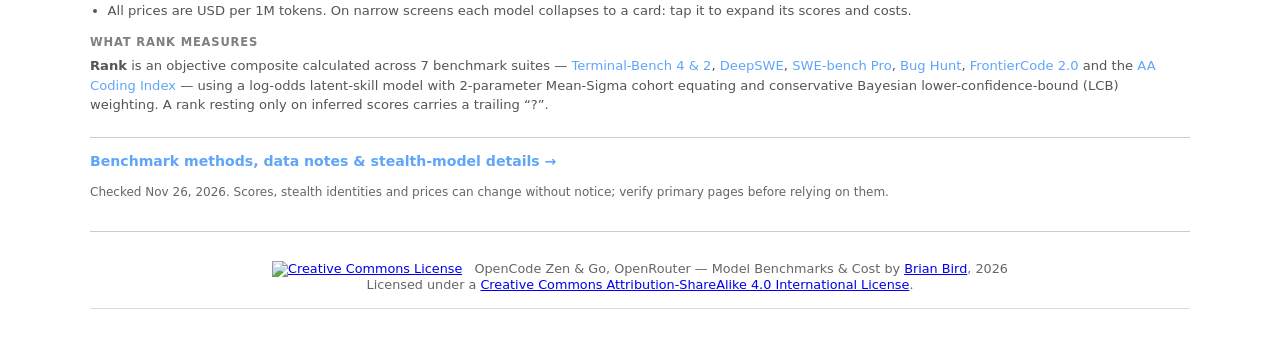
==== commit 31b06720: "chore: update Zen model data (daily)" ====
--- a/docs/index.html
+++ b/docs/index.html
@@ -451,7 +451,7 @@
 
   <p class="notes-link"><a href="notes.html">Benchmark methods, data notes &amp; stealth-model details&nbsp;&rarr;</a></p>
 
-  <p class="footer">Checked Nov 25, 2026. Scores, stealth identities and prices can change without notice; verify primary pages before relying on them.</p>
+  <p class="footer">Checked Nov 26, 2026. Scores, stealth identities and prices can change without notice; verify primary pages before relying on them.</p>
 
  <footer style="margin-top:2rem; padding-top:1rem; border-top:1px solid #ccc; font-size:0.8rem; color:#666; text-align:center;">
    <p><a href="https://creativecommons.org/licenses/by-sa/4.0/" target="_blank" rel="noopener noreferrer"><img src="https://i.creativecommons.org/l/by-sa/4.0/88x31.png" referrerpolicy="no-referrer" alt="Creative Commons License" style="vertical-align:middle; margin-right:0.5rem; border:0;"></a> <span>OpenCode Zen &amp; Go, OpenRouter — Model Benchmarks &amp; Cost</span> by <a href="https://profbird.dev" target="_blank" rel="noopener noreferrer">Brian Bird</a>, 2026<br>Licensed under a <a href="https://creativecommons.org/licenses/by-sa/4.0/" target="_blank" rel="noopener noreferrer">Creative Commons Attribution-ShareAlike 4.0 International License</a>.</p>
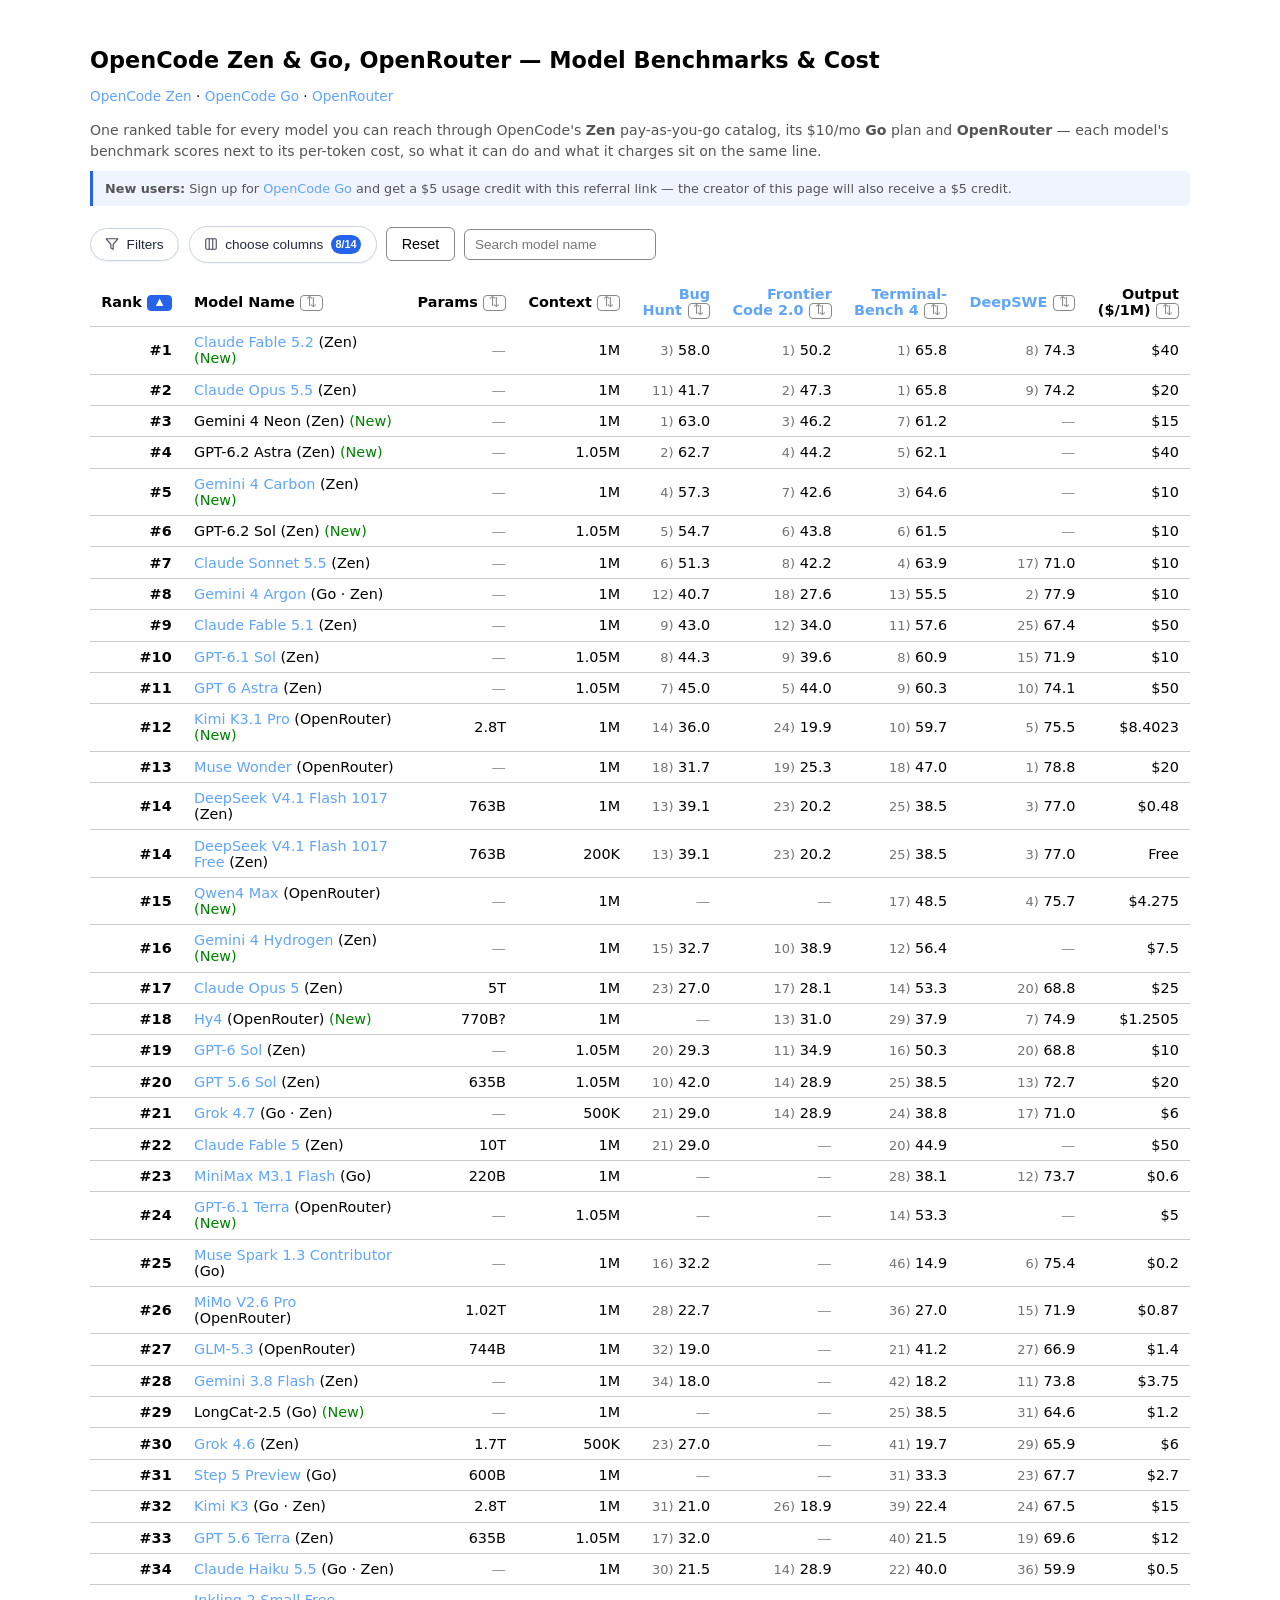
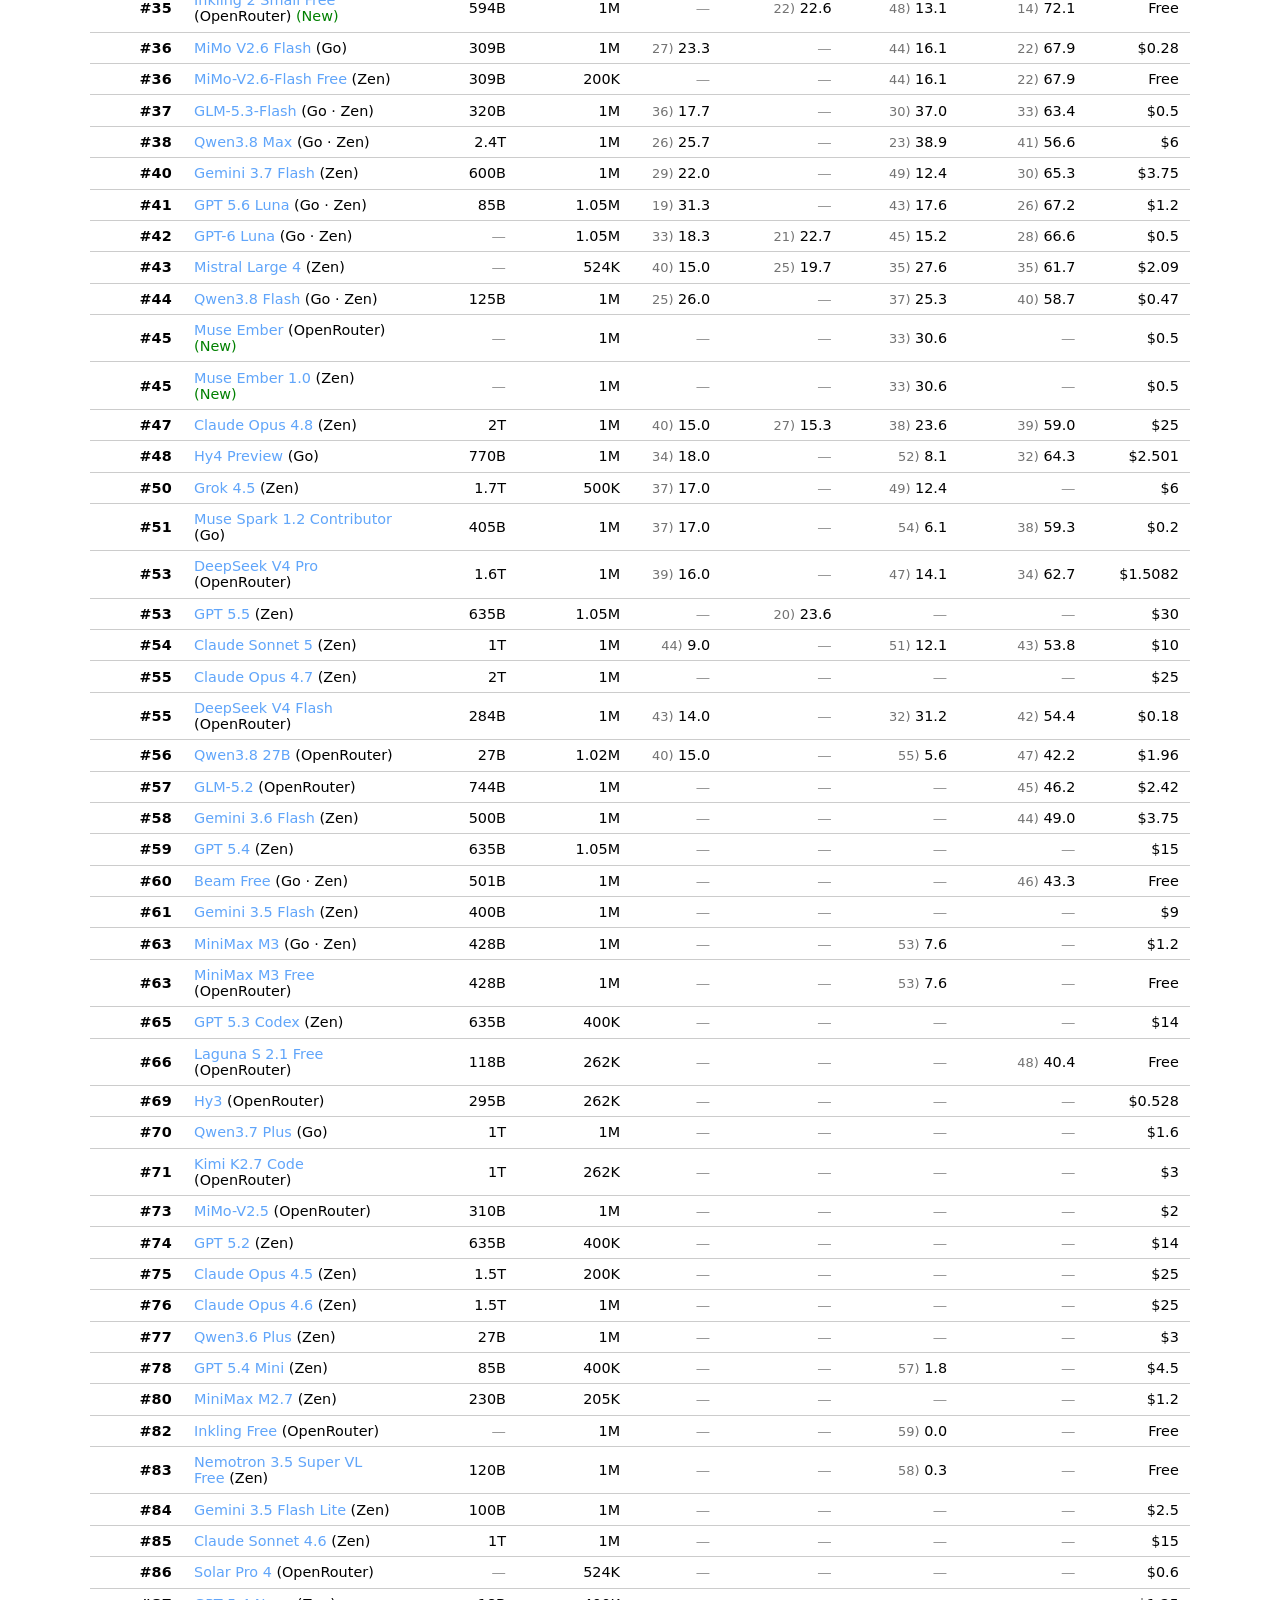
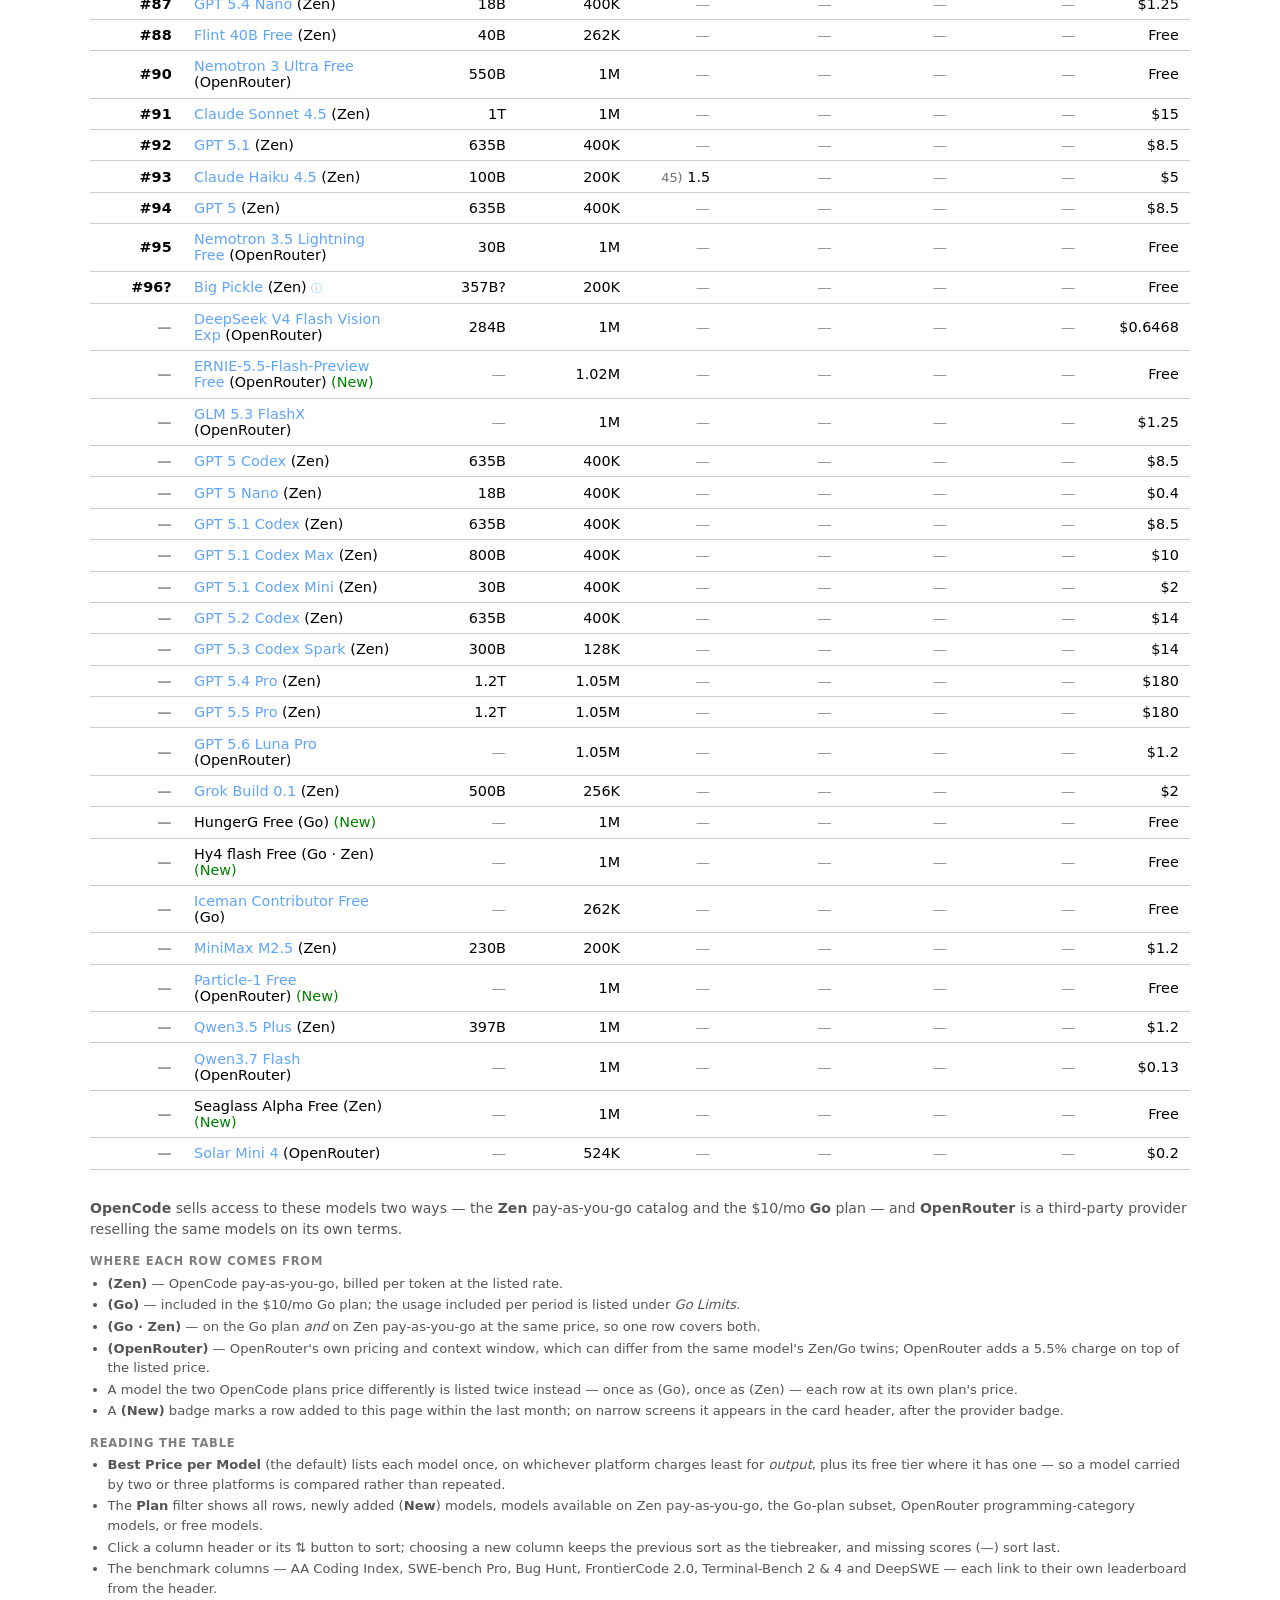
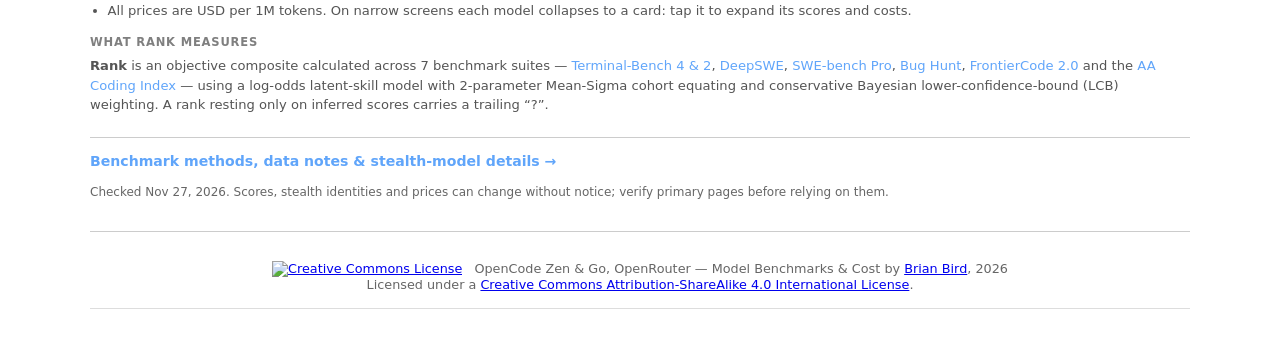
==== commit b74c806c: "chore: update Zen model data (daily)" ====
--- a/docs/index.html
+++ b/docs/index.html
@@ -451,7 +451,7 @@
 
   <p class="notes-link"><a href="notes.html">Benchmark methods, data notes &amp; stealth-model details&nbsp;&rarr;</a></p>
 
-  <p class="footer">Checked Nov 26, 2026. Scores, stealth identities and prices can change without notice; verify primary pages before relying on them.</p>
+  <p class="footer">Checked Nov 27, 2026. Scores, stealth identities and prices can change without notice; verify primary pages before relying on them.</p>
 
  <footer style="margin-top:2rem; padding-top:1rem; border-top:1px solid #ccc; font-size:0.8rem; color:#666; text-align:center;">
    <p><a href="https://creativecommons.org/licenses/by-sa/4.0/" target="_blank" rel="noopener noreferrer"><img src="https://i.creativecommons.org/l/by-sa/4.0/88x31.png" referrerpolicy="no-referrer" alt="Creative Commons License" style="vertical-align:middle; margin-right:0.5rem; border:0;"></a> <span>OpenCode Zen &amp; Go, OpenRouter — Model Benchmarks &amp; Cost</span> by <a href="https://profbird.dev" target="_blank" rel="noopener noreferrer">Brian Bird</a>, 2026<br>Licensed under a <a href="https://creativecommons.org/licenses/by-sa/4.0/" target="_blank" rel="noopener noreferrer">Creative Commons Attribution-ShareAlike 4.0 International License</a>.</p>
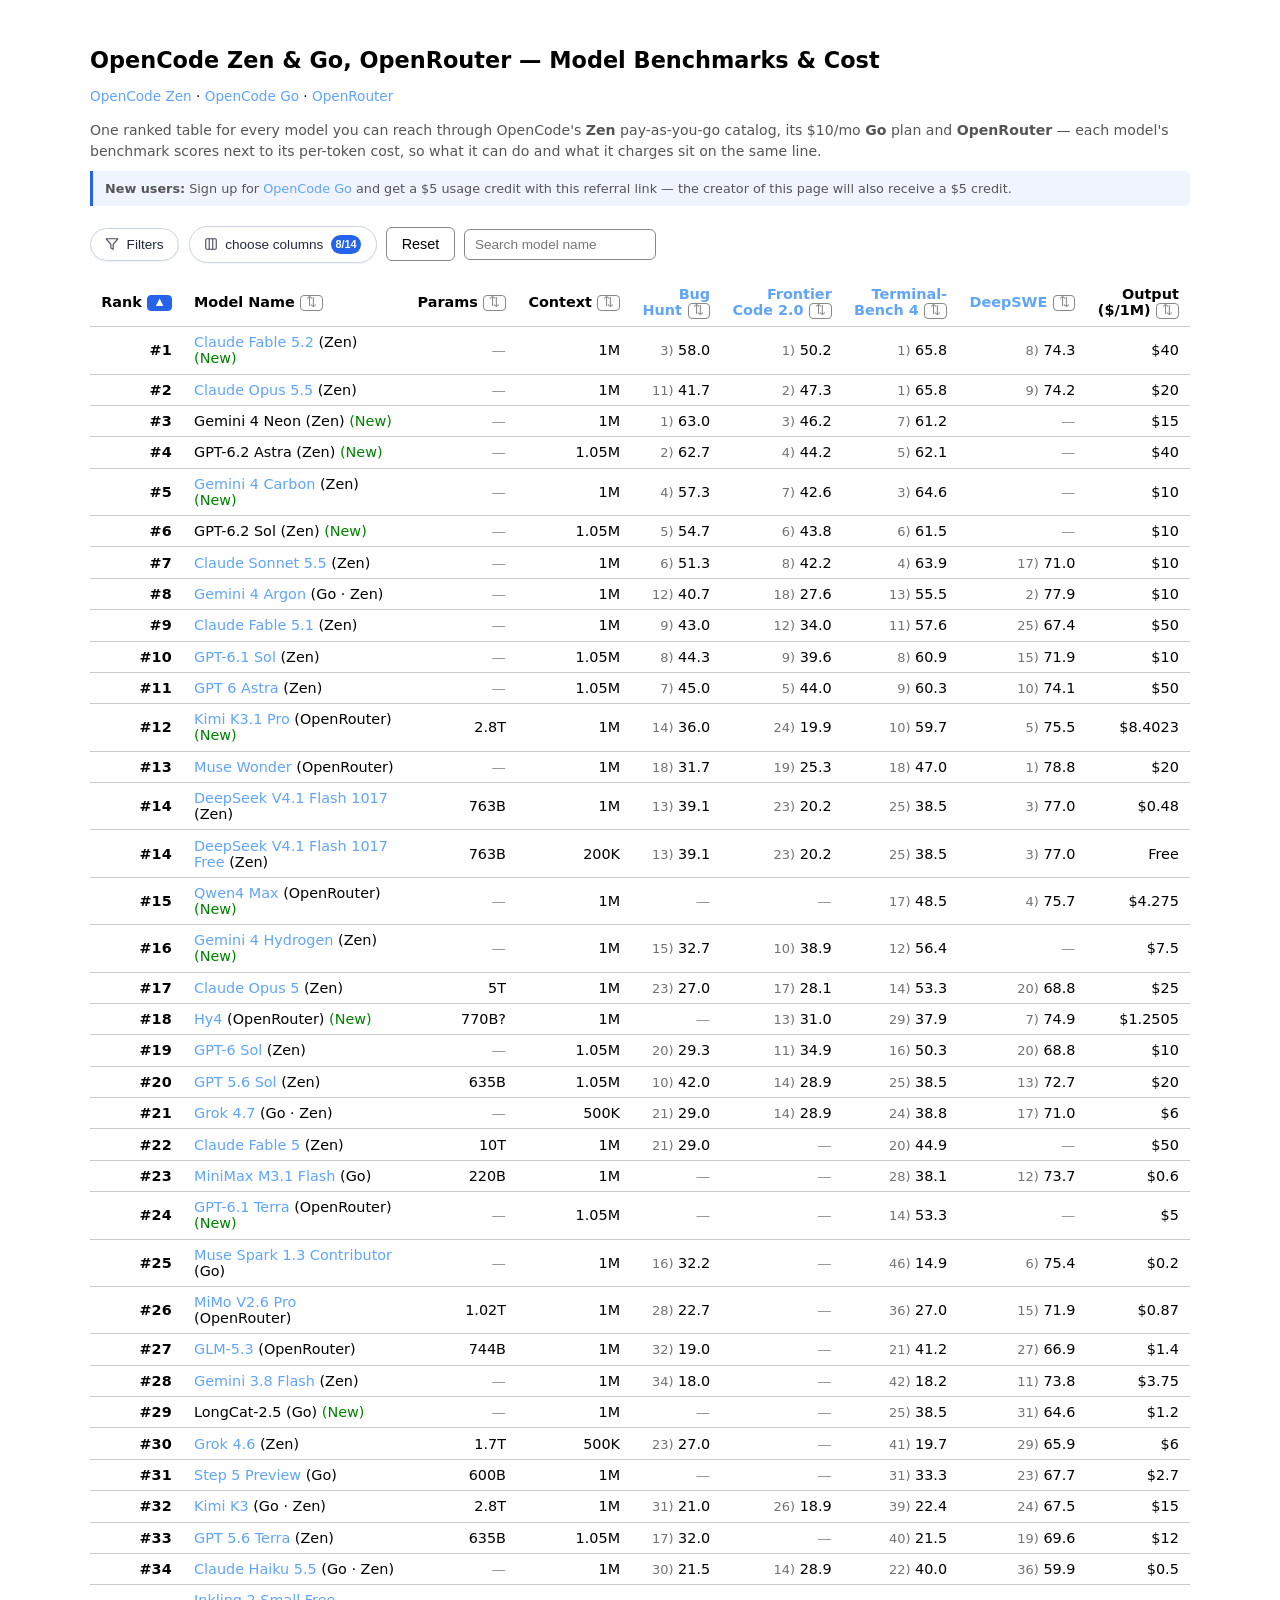
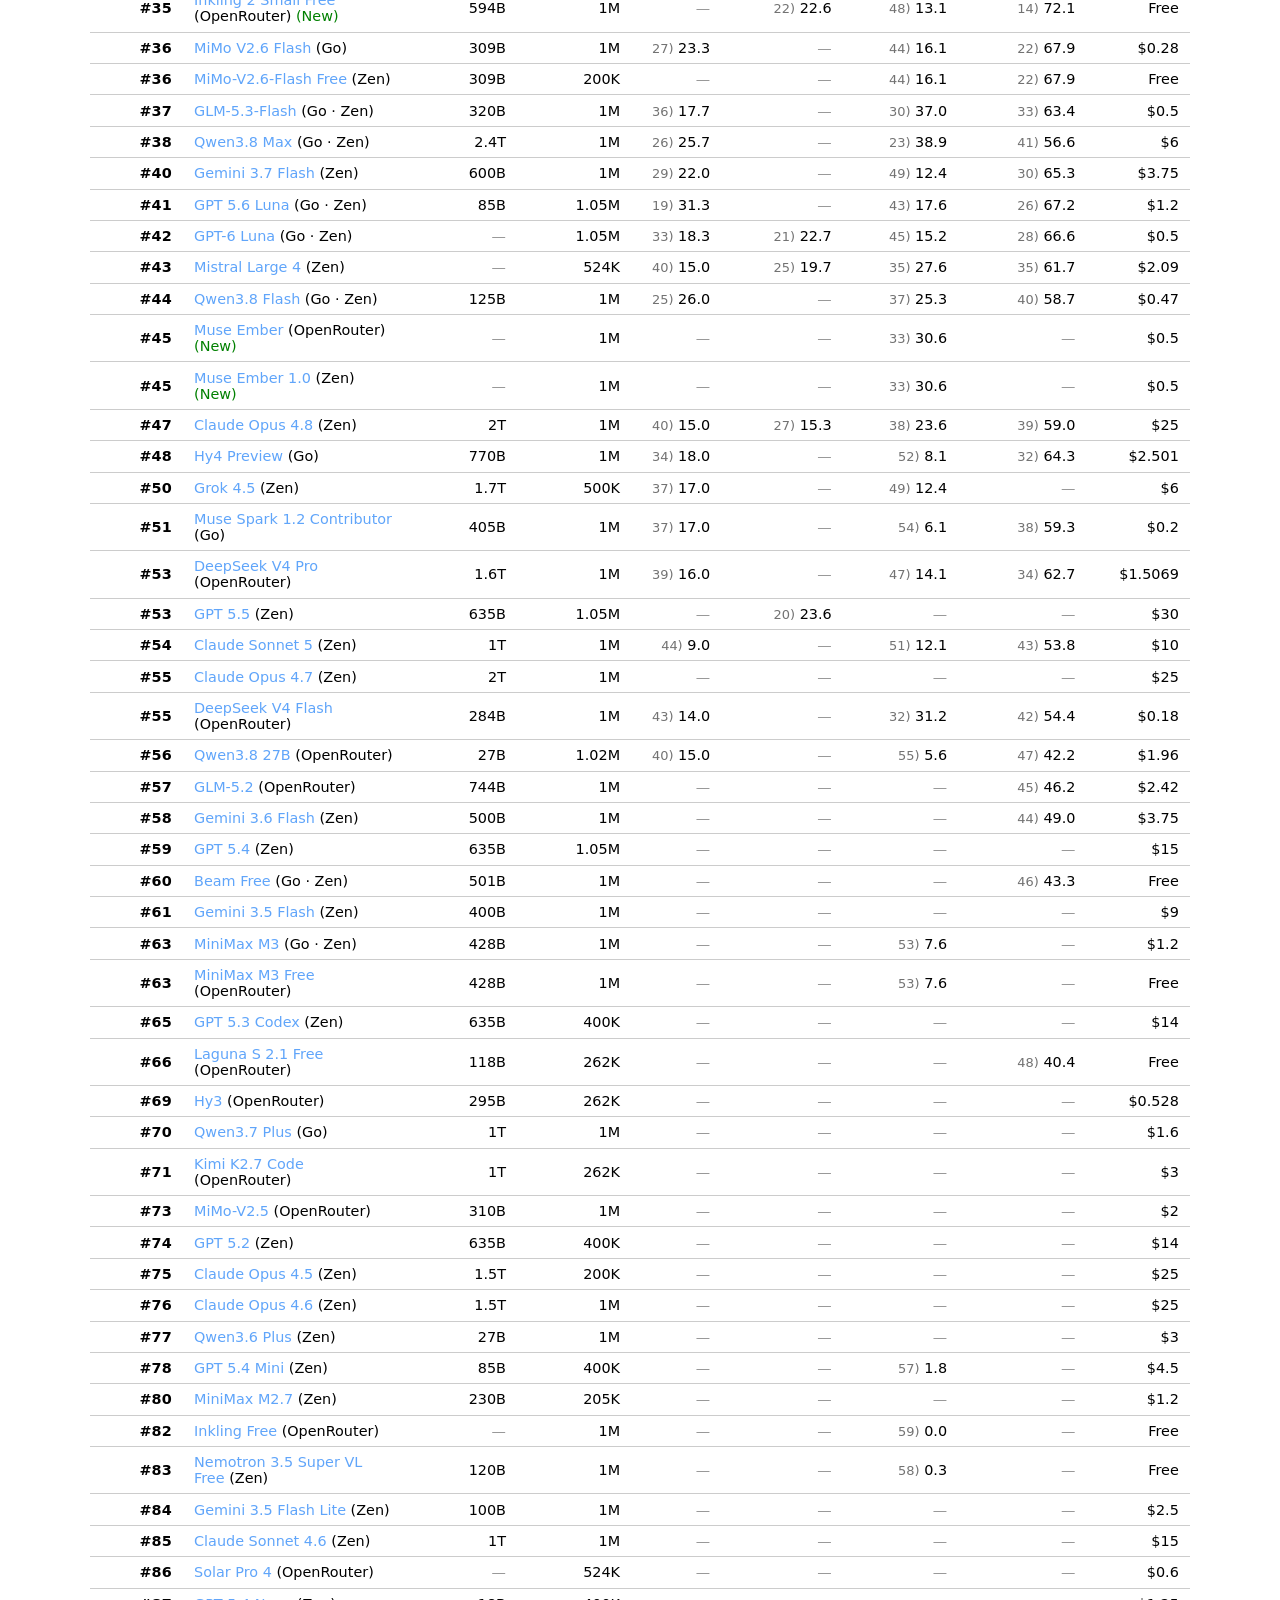
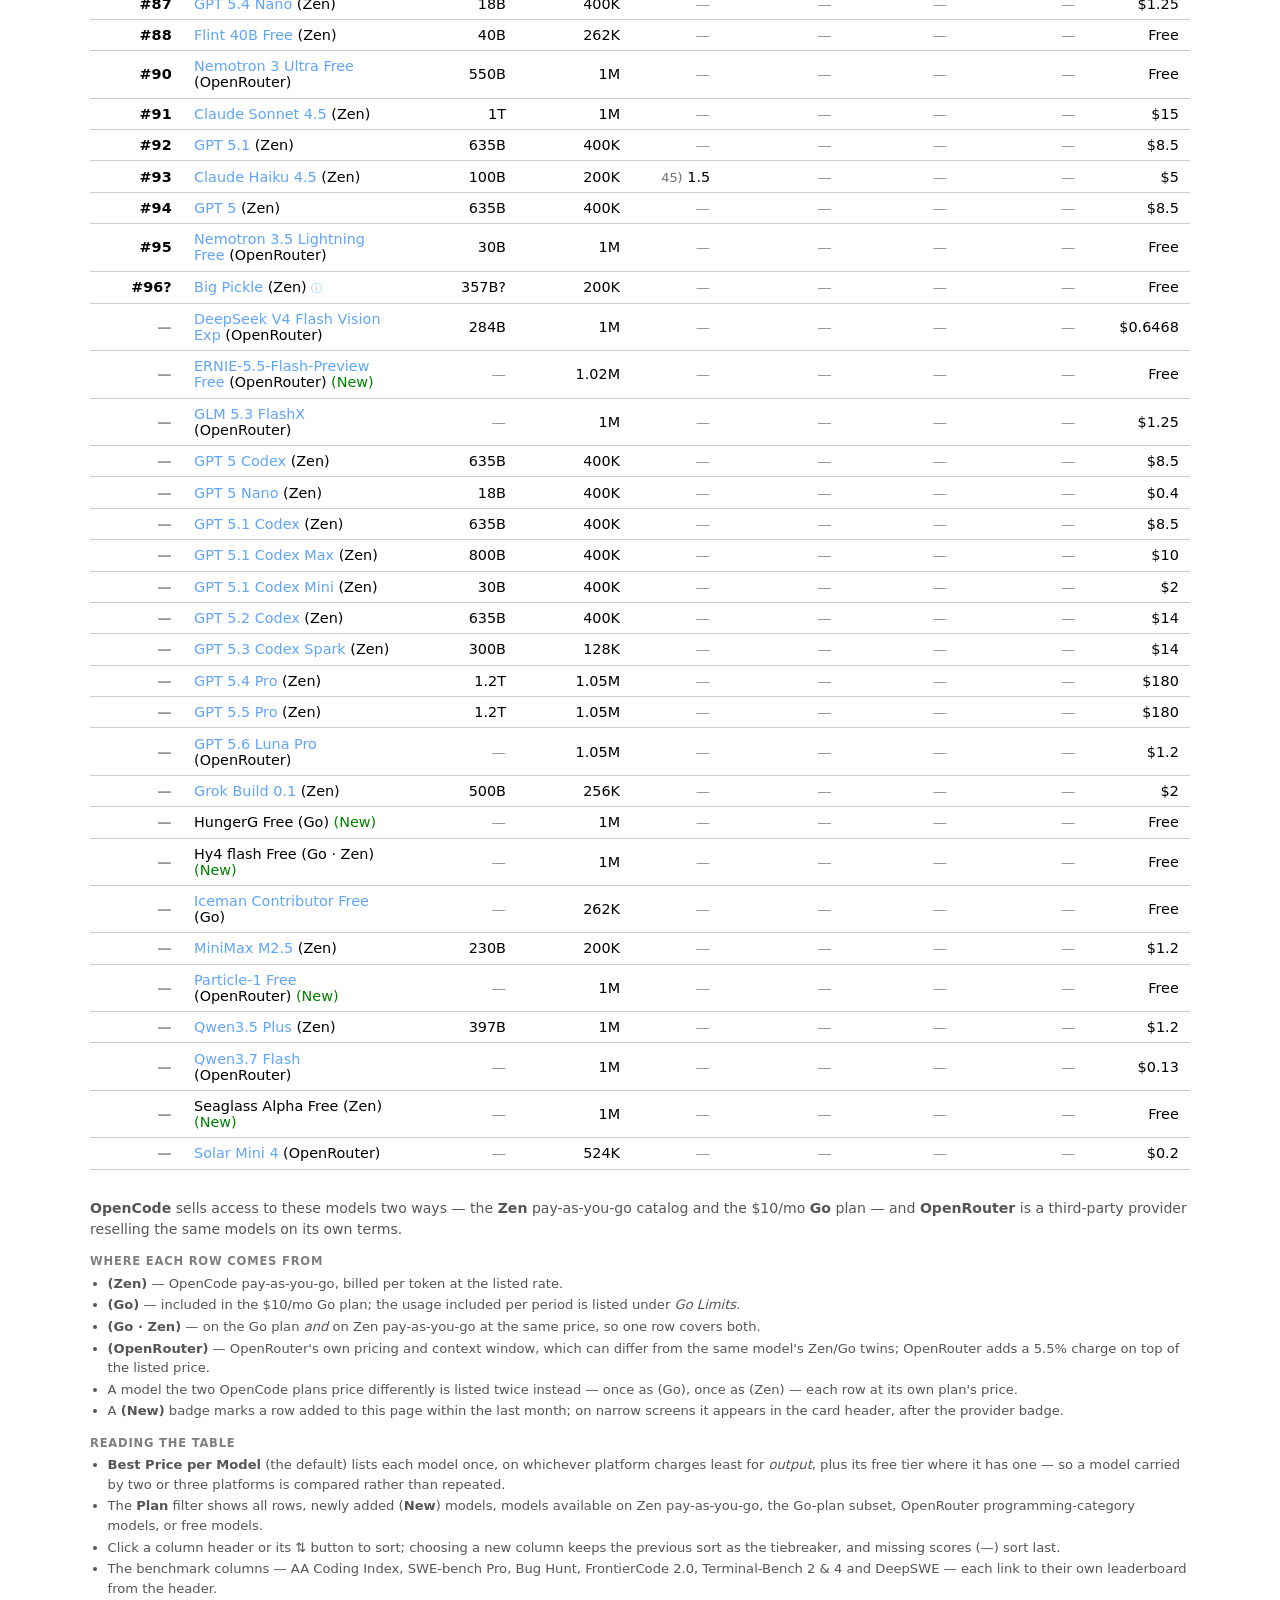
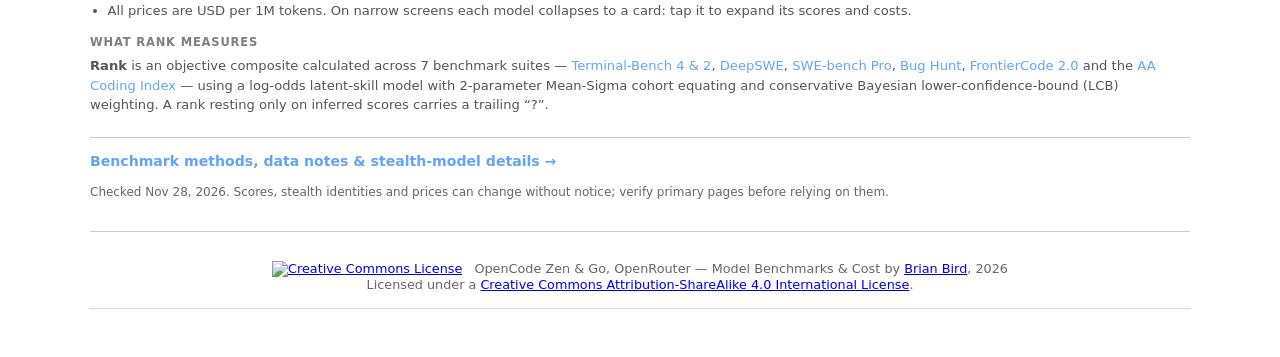
==== commit 0c8ddba5: "chore: update Zen model data (daily)" ====
--- a/docs/index.html
+++ b/docs/index.html
@@ -451,7 +451,7 @@
 
   <p class="notes-link"><a href="notes.html">Benchmark methods, data notes &amp; stealth-model details&nbsp;&rarr;</a></p>
 
-  <p class="footer">Checked Nov 27, 2026. Scores, stealth identities and prices can change without notice; verify primary pages before relying on them.</p>
+  <p class="footer">Checked Nov 28, 2026. Scores, stealth identities and prices can change without notice; verify primary pages before relying on them.</p>
 
  <footer style="margin-top:2rem; padding-top:1rem; border-top:1px solid #ccc; font-size:0.8rem; color:#666; text-align:center;">
    <p><a href="https://creativecommons.org/licenses/by-sa/4.0/" target="_blank" rel="noopener noreferrer"><img src="https://i.creativecommons.org/l/by-sa/4.0/88x31.png" referrerpolicy="no-referrer" alt="Creative Commons License" style="vertical-align:middle; margin-right:0.5rem; border:0;"></a> <span>OpenCode Zen &amp; Go, OpenRouter — Model Benchmarks &amp; Cost</span> by <a href="https://profbird.dev" target="_blank" rel="noopener noreferrer">Brian Bird</a>, 2026<br>Licensed under a <a href="https://creativecommons.org/licenses/by-sa/4.0/" target="_blank" rel="noopener noreferrer">Creative Commons Attribution-ShareAlike 4.0 International License</a>.</p>
